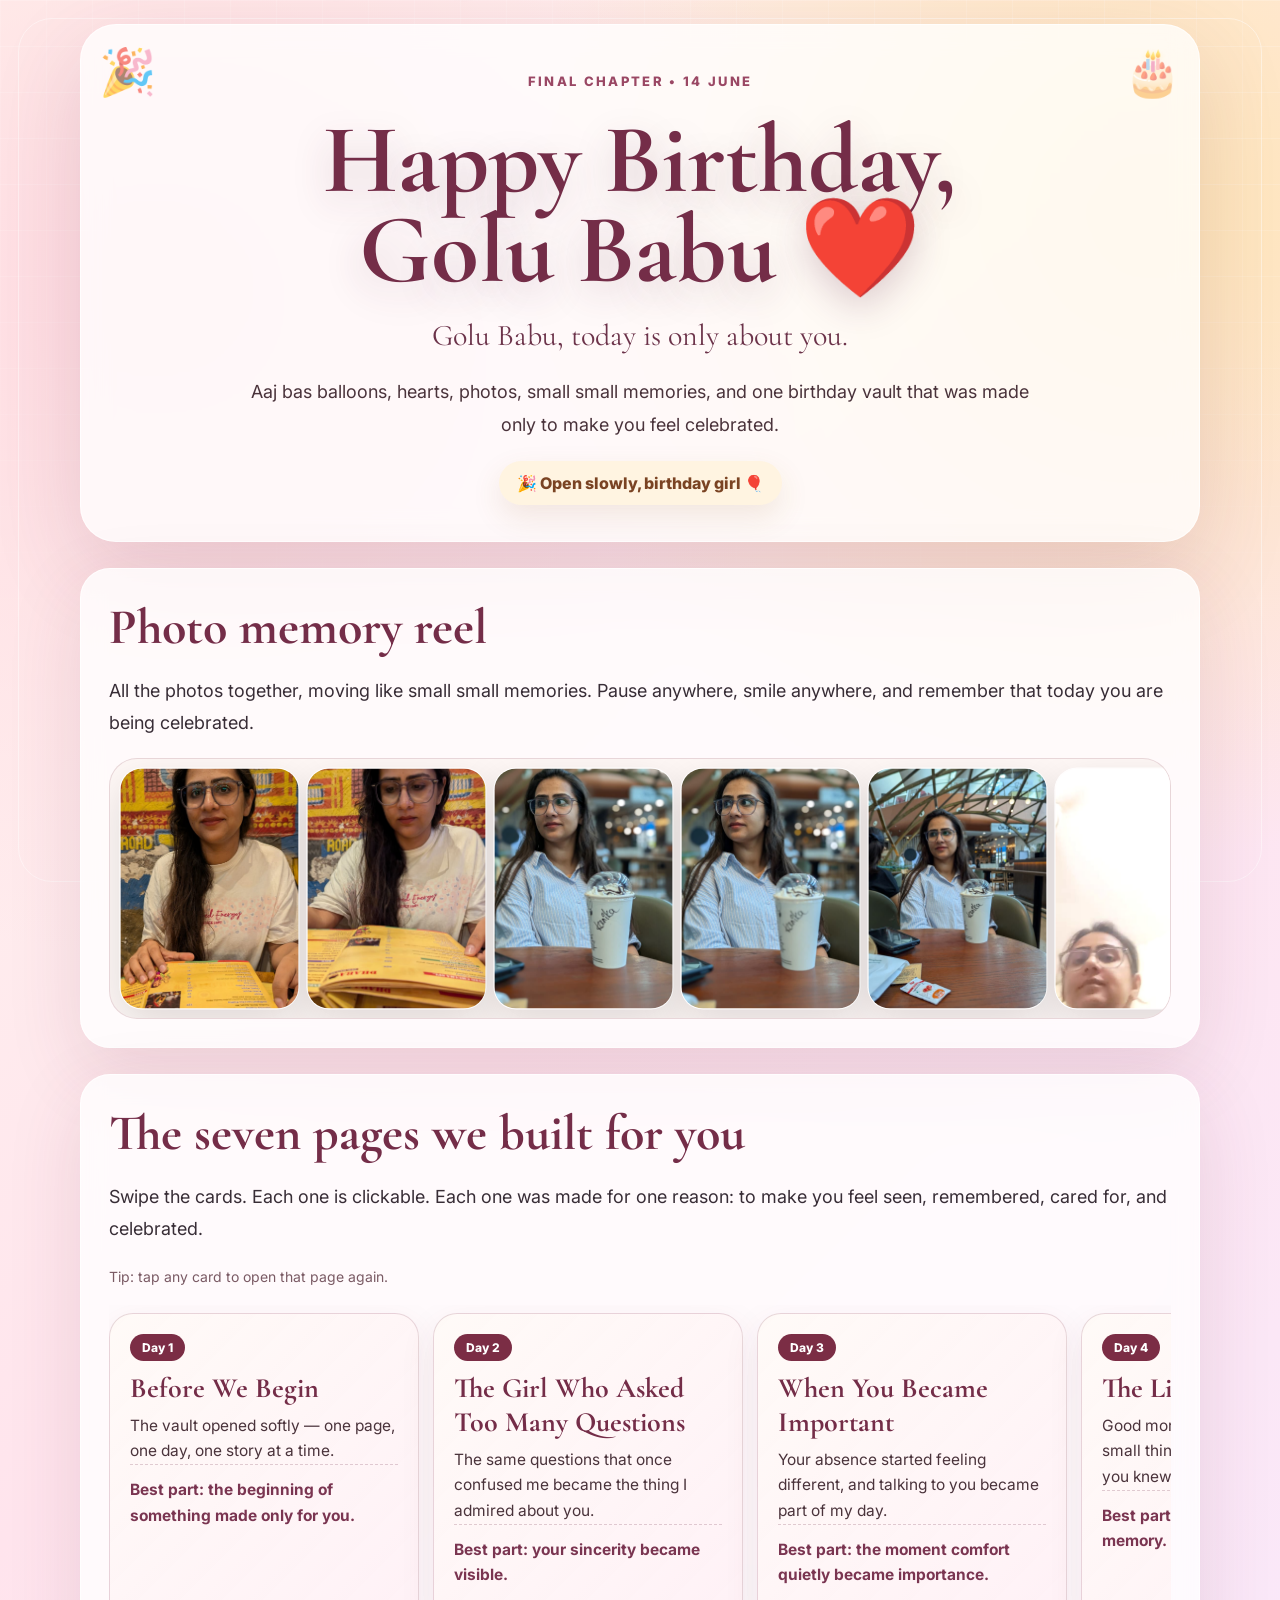
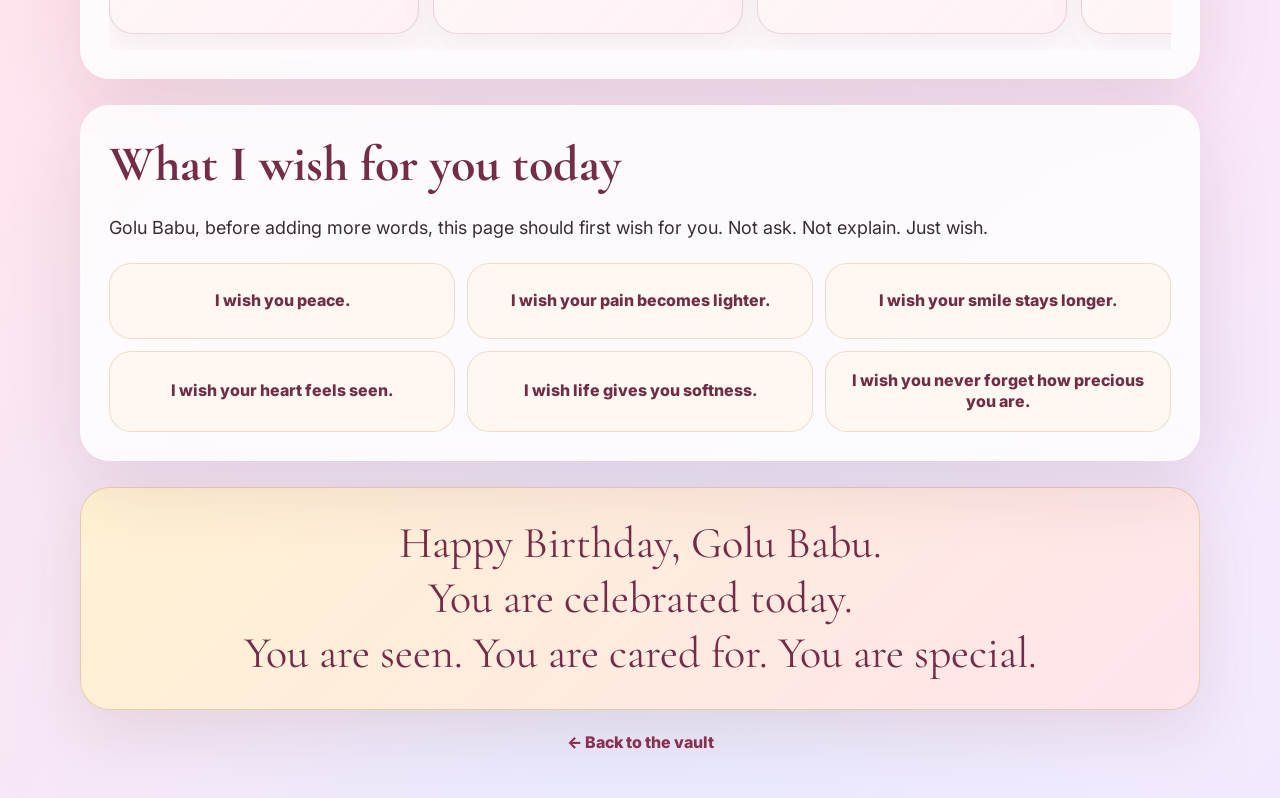
==== birthday.html @ 921a46a2 "Remove birthday puzzle wall" ====
<!DOCTYPE html>
<html lang="en">
<head>
  <meta charset="UTF-8" />
  <meta name="viewport" content="width=device-width, initial-scale=1.0" />
  <title>Happy Birthday Golu Babu</title>
  <link rel="preconnect" href="https://fonts.googleapis.com">
  <link rel="preconnect" href="https://fonts.gstatic.com" crossorigin>
  <link href="https://fonts.googleapis.com/css2?family=Cormorant+Garamond:wght@500;600;700&family=Inter:wght@400;500;600;700;800&display=swap" rel="stylesheet">
  <link rel="stylesheet" href="style.css">
  <style>
    :root{--deep:#742d48;--ink:#382d36;--soft:#fff7f4;--gold:#b87930;--line:rgba(126,60,84,.18)}
    *{box-sizing:border-box}
    html{scroll-behavior:smooth}
    body{min-height:100vh;margin:0;overflow-x:hidden;background:radial-gradient(circle at 12% 12%,rgba(255,217,225,.95),transparent 28%),radial-gradient(circle at 90% 9%,rgba(255,231,178,.9),transparent 26%),radial-gradient(circle at 50% 96%,rgba(224,232,255,.72),transparent 34%),linear-gradient(135deg,#fff7ee 0%,#ffe4ed 42%,#f7eaff 100%);color:var(--ink)}
    .float-layer{position:fixed;inset:0;z-index:0;pointer-events:none;overflow:hidden}.drop{position:absolute;top:-80px;animation:drop linear infinite;filter:drop-shadow(0 12px 14px rgba(96,42,64,.16));opacity:.78}.balloon{font-size:36px}.heart-drop{font-size:46px}.confetti{font-size:22px}.d1{left:3%;animation-duration:11s;animation-delay:0s}.d2{left:10%;animation-duration:14s;animation-delay:2s}.d3{left:17%;animation-duration:12s;animation-delay:4s}.d4{left:24%;animation-duration:16s;animation-delay:1s}.d5{left:31%;animation-duration:13s;animation-delay:5s}.d6{left:39%;animation-duration:17s;animation-delay:3s}.d7{left:47%;animation-duration:12s;animation-delay:6s}.d8{left:55%;animation-duration:15s;animation-delay:2s}.d9{left:63%;animation-duration:13s;animation-delay:4s}.d10{left:71%;animation-duration:16s;animation-delay:0s}.d11{left:79%;animation-duration:12s;animation-delay:5s}.d12{left:87%;animation-duration:14s;animation-delay:2s}.d13{left:94%;animation-duration:11s;animation-delay:6s}.d14{left:6%;animation-duration:18s;animation-delay:7s}.d15{left:34%;animation-duration:19s;animation-delay:8s}.d16{left:67%;animation-duration:18s;animation-delay:7s}.d17{left:91%;animation-duration:20s;animation-delay:8s}@keyframes drop{0%{transform:translateY(-90px) rotate(0deg);opacity:0}8%{opacity:.85}100%{transform:translateY(116vh) rotate(42deg);opacity:.06}}
    .birthday-shell{position:relative;z-index:1;width:min(1120px,calc(100% - 28px));margin:24px auto 46px}.hero{padding:48px 24px 36px;border-radius:36px;background:rgba(255,255,255,.76);border:1px solid rgba(255,255,255,.72);box-shadow:0 30px 90px rgba(112,48,72,.16);text-align:center;backdrop-filter:blur(14px);position:relative;overflow:hidden}.hero:before{content:"🎉";position:absolute;left:18px;top:18px;font-size:46px;opacity:.62;animation:bounce 1.8s ease-in-out infinite}.hero:after{content:"🎂";position:absolute;right:18px;top:18px;font-size:46px;opacity:.62;animation:bounce 2.1s ease-in-out infinite}@keyframes bounce{50%{transform:translateY(-8px) rotate(-8deg)}}.eyebrow{letter-spacing:.18em;text-transform:uppercase;color:#9a4764;font-weight:800;font-size:13px}.hero h1{font-family:'Cormorant Garamond',serif;font-size:clamp(50px,8vw,98px);line-height:.92;margin:12px 0;color:var(--deep)}.hero .sub{font-size:clamp(18px,3.8vw,30px);font-family:'Cormorant Garamond',serif;color:#6c334a;margin:10px auto 0;max-width:780px}.hero .note{max-width:810px;margin:22px auto 0;font-size:18px;line-height:1.8;color:#4a333b}.party-line{margin-top:20px;display:inline-flex;align-items:center;gap:8px;border-radius:999px;padding:12px 18px;background:#fff4e1;color:#7a4323;font-weight:800;box-shadow:0 12px 30px rgba(151,91,30,.12)}
    .section{margin-top:26px;padding:28px;border-radius:30px;background:rgba(255,255,255,.80);border:1px solid rgba(255,255,255,.72);box-shadow:0 24px 75px rgba(112,48,72,.13);backdrop-filter:blur(12px);overflow:hidden}.section h2{font-family:'Cormorant Garamond',serif;font-size:clamp(32px,5vw,50px);color:var(--deep);margin:0 0 14px}.section p{font-size:18px;line-height:1.8;color:var(--ink)}
    .photo-marquee{margin-top:18px;overflow:hidden;border-radius:28px;padding:12px;background:rgba(255,247,244,.72);border:1px solid var(--line)}.photo-track{display:flex;gap:12px;width:max-content;animation:scrollPhotos 62s linear infinite}.photo-track:hover{animation-play-state:paused}.photo-track img{width:175px;height:235px;object-fit:cover;object-position:center;transform:scale(1.03);border-radius:22px;background:#fffaf9;border:1px solid rgba(255,255,255,.8);box-shadow:0 14px 42px rgba(0,0,0,.13)}@keyframes scrollPhotos{to{transform:translateX(-50%)}}
    .recap-scroll{display:flex;gap:14px;overflow-x:auto;padding:8px 2px 16px;scroll-snap-type:x mandatory;margin-top:16px}.recap-scroll::-webkit-scrollbar{height:8px}.recap-scroll::-webkit-scrollbar-thumb{background:rgba(116,45,72,.28);border-radius:999px}.recap-card{flex:0 0 310px;scroll-snap-align:start;display:block;text-decoration:none;color:inherit;padding:20px;border-radius:24px;background:linear-gradient(135deg,rgba(255,250,247,.98),rgba(255,240,246,.92));border:1px solid var(--line);box-shadow:0 12px 36px rgba(111,45,70,.08);transition:transform .18s ease,box-shadow .18s ease}.recap-card:hover{transform:translateY(-3px);box-shadow:0 18px 46px rgba(111,45,70,.14)}.recap-card span{display:inline-flex;background:#7b2d45;color:#fff;border-radius:999px;padding:6px 12px;font-size:12px;font-weight:800;margin-bottom:10px}.recap-card h3{font-family:'Cormorant Garamond',serif;font-size:28px;color:#742d48;margin:0 0 8px}.recap-card p{font-size:15.5px;line-height:1.65;margin:0;color:#4a333b}.best{margin-top:12px;padding-top:12px;border-top:1px dashed rgba(116,45,72,.22);font-weight:700;color:#7a3551!important}.tap-note{font-size:14px!important;color:#7a5a64!important;margin-top:8px!important}.wish-grid{display:grid;grid-template-columns:repeat(3,minmax(0,1fr));gap:12px;margin-top:18px}.wish{padding:18px;border-radius:22px;background:#fff8f2;border:1px solid rgba(184,121,48,.22);font-weight:800;color:#6f2d46;text-align:center;min-height:76px;display:flex;align-items:center;justify-content:center;line-height:1.35}.final{margin-top:26px;padding:28px;border-radius:30px;text-align:center;background:linear-gradient(135deg,#fff2d2,#ffe4ec);border:1px solid rgba(184,121,48,.28);box-shadow:0 20px 60px rgba(132,67,35,.12)}.final p{font-family:'Cormorant Garamond',serif;font-size:clamp(28px,5vw,44px);line-height:1.25;color:#742d48;margin:0}.back{display:inline-block;margin-top:22px;color:#8b2f4f;text-decoration:none;font-weight:800}.link-row{text-align:center}
    @media(max-width:760px){.birthday-shell{width:min(100% - 18px,1120px);margin:12px auto 34px}.hero{padding:36px 14px 30px;border-radius:28px}.hero:before,.hero:after{font-size:30px}.hero .note,.section p{font-size:16px}.section{padding:20px;border-radius:26px}.photo-track img{width:132px;height:178px;border-radius:18px}.recap-card{flex-basis:84%;padding:18px}.wish-grid{grid-template-columns:1fr 1fr}.balloon{font-size:30px}.heart-drop{font-size:44px}.confetti{font-size:18px}.party-line{font-size:14px;padding:10px 13px}}
    @media(max-width:420px){.wish-grid{grid-template-columns:1fr}.hero h1{font-size:50px}.heart-drop{font-size:40px}.balloon{font-size:28px}.recap-card{flex-basis:88%}}
  </style>
</head>
<body>
  <div class="float-layer" aria-hidden="true">
    <span class="drop balloon d1">🎈</span><span class="drop heart-drop d2">❤️</span><span class="drop confetti d3">🎉</span><span class="drop heart-drop d4">💗</span><span class="drop balloon d5">🎈</span><span class="drop confetti d6">🎊</span><span class="drop heart-drop d7">❤️</span><span class="drop balloon d8">🎈</span><span class="drop confetti d9">✨</span><span class="drop heart-drop d10">💛</span><span class="drop balloon d11">🎈</span><span class="drop confetti d12">🎂</span><span class="drop heart-drop d13">🫶</span><span class="drop heart-drop d14">❤️</span><span class="drop heart-drop d15">💗</span><span class="drop balloon d16">🎈</span><span class="drop confetti d17">🎁</span>
  </div>
  <main class="birthday-shell">
    <section class="hero">
      <p class="eyebrow">Final Chapter • 14 June</p>
      <h1>Happy Birthday,<br>Golu Babu ❤️</h1>
      <p class="sub">Golu Babu, today is only about you.</p>
      <p class="note">Aaj bas balloons, hearts, photos, small small memories, and one birthday vault that was made only to make you feel celebrated.</p>
      <div class="party-line">🎉 Open slowly, birthday girl 🎈</div>
    </section>

    <section class="section">
      <h2>Photo memory reel</h2>
      <p>All the photos together, moving like small small memories. Pause anywhere, smile anywhere, and remember that today you are being celebrated.</p>
      <div class="photo-marquee"><div class="photo-track">
        <img src="photos/day%201%20(1).jpeg" onerror="this.remove()" alt="memory"><img src="photos/day%201%20(2).jpeg" onerror="this.remove()" alt="memory"><img src="photos/day%201%20(3).jpeg" onerror="this.remove()" alt="memory"><img src="photos/day%201%20(4).jpeg" onerror="this.remove()" alt="memory"><img src="photos/day%201%20(5).jpeg" onerror="this.remove()" alt="memory"><img src="photos/day%201%20(6).jpeg" onerror="this.remove()" alt="memory"><img src="photos/day%201%20(7).jpeg" onerror="this.remove()" alt="memory"><img src="photos/day%201%20(8).jpeg" onerror="this.remove()" alt="memory"><img src="photos/day%201%20(9).jpeg" onerror="this.remove()" alt="memory"><img src="photos/day%201%20(10).jpeg" onerror="this.remove()" alt="memory"><img src="photos/day%201%20(11).jpeg" onerror="this.remove()" alt="memory"><img src="photos/day%201%20(12).jpeg" onerror="this.remove()" alt="memory"><img src="photos/day%201%20(13).jpeg" onerror="this.remove()" alt="memory"><img src="photos/day%201%20(14).jpeg" onerror="this.remove()" alt="memory"><img src="photos/day%201%20(15).jpeg" onerror="this.remove()" alt="memory"><img src="photos/day%201%20(16).jpeg" onerror="this.remove()" alt="memory"><img src="photos/day%201%20(17).jpeg" onerror="this.remove()" alt="memory"><img src="photos/day%201%20(18).jpeg" onerror="this.remove()" alt="memory"><img src="photos/day%201%20(19).jpeg" onerror="this.remove()" alt="memory"><img src="photos/day%201%20(20).jpeg" onerror="this.remove()" alt="memory"><img src="photos/day%201%20(21).jpeg" onerror="this.remove()" alt="memory"><img src="photos/day%201%20(22).jpeg" onerror="this.remove()" alt="memory"><img src="photos/day%201%20(23).jpeg" onerror="this.remove()" alt="memory"><img src="photos/day%201%20(24).jpeg" onerror="this.remove()" alt="memory">
        <img src="photos/day%201%20(1).jpeg" onerror="this.remove()" alt="memory"><img src="photos/day%201%20(2).jpeg" onerror="this.remove()" alt="memory"><img src="photos/day%201%20(3).jpeg" onerror="this.remove()" alt="memory"><img src="photos/day%201%20(4).jpeg" onerror="this.remove()" alt="memory"><img src="photos/day%201%20(5).jpeg" onerror="this.remove()" alt="memory"><img src="photos/day%201%20(6).jpeg" onerror="this.remove()" alt="memory"><img src="photos/day%201%20(7).jpeg" onerror="this.remove()" alt="memory"><img src="photos/day%201%20(8).jpeg" onerror="this.remove()" alt="memory"><img src="photos/day%201%20(9).jpeg" onerror="this.remove()" alt="memory"><img src="photos/day%201%20(10).jpeg" onerror="this.remove()" alt="memory"><img src="photos/day%201%20(11).jpeg" onerror="this.remove()" alt="memory"><img src="photos/day%201%20(12).jpeg" onerror="this.remove()" alt="memory"><img src="photos/day%201%20(13).jpeg" onerror="this.remove()" alt="memory"><img src="photos/day%201%20(14).jpeg" onerror="this.remove()" alt="memory"><img src="photos/day%201%20(15).jpeg" onerror="this.remove()" alt="memory"><img src="photos/day%201%20(16).jpeg" onerror="this.remove()" alt="memory"><img src="photos/day%201%20(17).jpeg" onerror="this.remove()" alt="memory"><img src="photos/day%201%20(18).jpeg" onerror="this.remove()" alt="memory"><img src="photos/day%201%20(19).jpeg" onerror="this.remove()" alt="memory"><img src="photos/day%201%20(20).jpeg" onerror="this.remove()" alt="memory"><img src="photos/day%201%20(21).jpeg" onerror="this.remove()" alt="memory"><img src="photos/day%201%20(22).jpeg" onerror="this.remove()" alt="memory"><img src="photos/day%201%20(23).jpeg" onerror="this.remove()" alt="memory"><img src="photos/day%201%20(24).jpeg" onerror="this.remove()" alt="memory">
      </div></div>
    </section>

    <section class="section">
      <h2>The seven pages we built for you</h2>
      <p>Swipe the cards. Each one is clickable. Each one was made for one reason: to make you feel seen, remembered, cared for, and celebrated.</p>
      <p class="tap-note">Tip: tap any card to open that page again.</p>
      <div class="recap-scroll">
        <a class="recap-card" href="day1.html"><span>Day 1</span><h3>Before We Begin</h3><p>The vault opened softly — one page, one day, one story at a time.</p><p class="best">Best part: the beginning of something made only for you.</p></a>
        <a class="recap-card" href="day2.html"><span>Day 2</span><h3>The Girl Who Asked Too Many Questions</h3><p>The same questions that once confused me became the thing I admired about you.</p><p class="best">Best part: your sincerity became visible.</p></a>
        <a class="recap-card" href="day3.html"><span>Day 3</span><h3>When You Became Important</h3><p>Your absence started feeling different, and talking to you became part of my day.</p><p class="best">Best part: the moment comfort quietly became importance.</p></a>
        <a class="recap-card" href="day4.html"><span>Day 4</span><h3>The Little Things</h3><p>Good mornings, calls, care, and the small things that stayed longer than you knew.</p><p class="best">Best part: small care became big memory.</p></a>
        <a class="recap-card" href="day5.html"><span>Day 5</span><h3>The Dhakkan Files</h3><p>You read it again and again, called me Dhakkan, and somehow made the page even more ours.</p><p class="best">Best part: pain, fun, and care sat on the same page.</p></a>
        <a class="recap-card" href="day6.html"><span>Day 6</span><h3>The Place Where You Don't Have To Hide</h3><p>You felt heard, seen, and cared for — exactly what that page was made for.</p><p class="best">Best part: you said you felt appreciated and seen.</p></a>
        <a class="recap-card" href="day7.html"><span>Day 7</span><h3>The Things We Fight About</h3><p>Pain, expectation, silence, care, and thoda sa hum came together honestly.</p><p class="best">Best part: you understood my emotions, and I understood your silence better.</p></a>
      </div>
    </section>

    <section class="section">
      <h2>What I wish for you today</h2>
      <p>Golu Babu, before adding more words, this page should first wish for you. Not ask. Not explain. Just wish.</p>
      <div class="wish-grid">
        <div class="wish">I wish you peace.</div><div class="wish">I wish your pain becomes lighter.</div><div class="wish">I wish your smile stays longer.</div><div class="wish">I wish your heart feels seen.</div><div class="wish">I wish life gives you softness.</div><div class="wish">I wish you never forget how precious you are.</div>
      </div>
    </section>

    <section class="final">
      <p>Happy Birthday, Golu Babu.</p>
      <p>You are celebrated today.</p>
      <p>You are seen. You are cared for. You are special.</p>
    </section>
    <div class="link-row"><a class="back" href="index.html">← Back to the vault</a></div>
  </main>
  <script src="script.js"></script>
</body>
</html>
---- style.css ----
:root {
  --rose: #d88aa7;
  --deep-rose: #5a2340;
  --cream: #fff9f4;
  --blush: #f7c7d9;
  --gold: #c99a4f;
  --ink: #2f2230;
  --wine: #321827;
  --mauve: #8b4c68;
  --glass: rgba(255, 255, 255, 0.68);
  --shadow: 0 28px 80px rgba(72, 25, 49, 0.22);
}

* {
  box-sizing: border-box;
}

body {
  min-height: 100vh;
  margin: 0;
  color: var(--ink);
  font-family: "Inter", system-ui, sans-serif;
  background:
    radial-gradient(circle at 14% 10%, rgba(255, 226, 190, 0.9), transparent 26rem),
    radial-gradient(circle at 86% 8%, rgba(255, 184, 214, 0.62), transparent 24rem),
    radial-gradient(circle at 50% 92%, rgba(139, 76, 104, 0.36), transparent 30rem),
    linear-gradient(135deg, #fffaf5 0%, #f7d7e5 42%, #c98aa6 100%);
  overflow-x: hidden;
}

body::before {
  position: fixed;
  inset: 0;
  content: "";
  pointer-events: none;
  background-image:
    linear-gradient(rgba(255, 255, 255, 0.26) 1px, transparent 1px),
    linear-gradient(90deg, rgba(255, 255, 255, 0.2) 1px, transparent 1px);
  background-size: 46px 46px;
  mask-image: linear-gradient(to bottom, rgba(0, 0, 0, 0.78), transparent 82%);
}

body::after {
  position: fixed;
  inset: 18px;
  content: "";
  pointer-events: none;
  border: 1px solid rgba(255, 255, 255, 0.45);
  border-radius: 34px;
  z-index: 0;
}

.page-shell {
  position: relative;
  z-index: 1;
  width: min(1120px, calc(100% - 32px));
  margin: 0 auto;
  padding: 56px 0 72px;
}

.hero {
  min-height: 52vh;
  display: grid;
  align-content: center;
  justify-items: center;
  text-align: center;
  padding: 36px 0 44px;
}

.eyebrow {
  margin: 0 0 14px;
  color: var(--mauve);
  font-size: 0.78rem;
  font-weight: 800;
  letter-spacing: 0.2em;
  text-transform: uppercase;
}

h1 {
  margin: 0;
  font-family: "Cormorant Garamond", Georgia, serif;
  font-size: clamp(4.2rem, 11vw, 9.5rem);
  line-height: 0.9;
  color: var(--deep-rose);
  text-shadow: 0 12px 38px rgba(90, 35, 64, 0.22);
}

.message {
  max-width: 680px;
  margin: 26px auto 34px;
  font-family: "Cormorant Garamond", Georgia, serif;
  font-size: clamp(1.55rem, 4vw, 2.55rem);
  font-weight: 600;
  line-height: 1.18;
}

.countdown {
  display: grid;
  grid-template-columns: repeat(4, minmax(84px, 1fr));
  gap: 12px;
  width: min(620px, 100%);
}

.time-card {
  min-height: 112px;
  display: grid;
  place-items: center;
  padding: 18px 12px;
  border: 1px solid rgba(90, 35, 64, 0.16);
  border-radius: 22px;
  background: var(--glass);
  box-shadow: var(--shadow);
  backdrop-filter: blur(18px);
}

.time-card span {
  display: block;
  font-family: "Cormorant Garamond", Georgia, serif;
  font-size: clamp(2.4rem, 8vw, 4rem);
  font-weight: 700;
  line-height: 0.9;
  color: var(--deep-rose);
}

.time-card small {
  color: rgba(47, 34, 48, 0.72);
  font-size: 0.75rem;
  font-weight: 800;
  text-transform: uppercase;
}

.cards-section {
  padding-top: 18px;
}

.cards-grid {
  display: grid;
  grid-template-columns: repeat(4, minmax(0, 1fr));
  gap: 16px;
}

.love-card {
  position: relative;
  min-height: 210px;
  padding: 22px;
  border: 1px solid rgba(90, 35, 64, 0.15);
  border-radius: 26px;
  background: linear-gradient(145deg, rgba(255, 255, 255, 0.78), rgba(255, 247, 250, 0.54));
  box-shadow: 0 20px 58px rgba(72, 25, 49, 0.15);
  overflow: hidden;
  transition: transform 220ms ease, border-color 220ms ease, background 220ms ease;
}

.love-card::before {
  position: absolute;
  inset: 0;
  content: "";
  background:
    radial-gradient(circle at 18% 14%, rgba(255,255,255,.7), transparent 9rem),
    linear-gradient(145deg, rgba(255, 255, 255, 0.34), transparent 48%);
  pointer-events: none;
}

.love-card:hover {
  transform: translateY(-5px);
  border-color: rgba(90, 35, 64, 0.34);
}

.love-card h2 {
  position: relative;
  min-height: 66px;
  margin: 38px 0 14px;
  font-family: "Cormorant Garamond", Georgia, serif;
  font-size: clamp(1.7rem, 3vw, 2.25rem);
  line-height: 1;
  color: var(--deep-rose);
}

.love-card p {
  position: relative;
  margin: 0;
  color: rgba(47, 34, 48, 0.74);
  line-height: 1.55;
}

.lock {
  position: absolute;
  top: 18px;
  right: 18px;
  z-index: 1;
  display: inline-grid;
  place-items: center;
  min-width: 54px;
  height: 28px;
  border-radius: 999px;
  color: #ffffff;
  background: var(--deep-rose);
  font-size: 0.72rem;
  font-weight: 800;
  text-transform: uppercase;
}

.locked {
  filter: saturate(0.78);
}

.locked h2,
.locked p {
  opacity: 0.68;
}

.unlocked {
  background: linear-gradient(145deg, rgba(255, 255, 255, 0.9), rgba(255, 241, 247, 0.74));
  border-color: rgba(201, 154, 79, 0.52);
}

.unlocked .lock {
  background: var(--gold);
}

.birthday-card {
  grid-column: span 2;
}

.hearts {
  position: fixed;
  inset: 0;
  pointer-events: none;
  overflow: hidden;
  z-index: 0;
}

.heart {
  position: absolute;
  bottom: -40px;
  width: 18px;
  height: 18px;
  opacity: 0;
  transform: rotate(45deg);
  animation: float-heart linear forwards;
  background: rgba(90, 35, 64, 0.38);
}

.heart::before,
.heart::after {
  position: absolute;
  width: 18px;
  height: 18px;
  border-radius: 50%;
  content: "";
  background: inherit;
}

.heart::before {
  left: -9px;
}

.heart::after {
  top: -9px;
}

@keyframes float-heart {
  0% {
    opacity: 0;
    transform: translateY(0) rotate(45deg) scale(0.7);
  }
  12%,
  82% {
    opacity: 1;
  }
  100% {
    opacity: 0;
    transform: translateY(-110vh) rotate(45deg) scale(1.35);
  }
}

@media (max-width: 860px) {
  .cards-grid {
    grid-template-columns: repeat(2, minmax(0, 1fr));
  }

  .birthday-card {
    grid-column: span 2;
  }
}

@media (max-width: 560px) {
  body::after { inset: 9px; border-radius: 24px; }

  .page-shell {
    width: min(100% - 22px, 1120px);
    padding: 34px 0 48px;
  }

  .hero {
    min-height: auto;
    padding: 28px 0 34px;
  }

  .countdown {
    grid-template-columns: repeat(2, minmax(0, 1fr));
  }

  .time-card {
    min-height: 96px;
  }

  .cards-grid {
    grid-template-columns: 1fr;
  }

  .birthday-card {
    grid-column: span 1;
  }

  .love-card {
    min-height: 184px;
  }
}
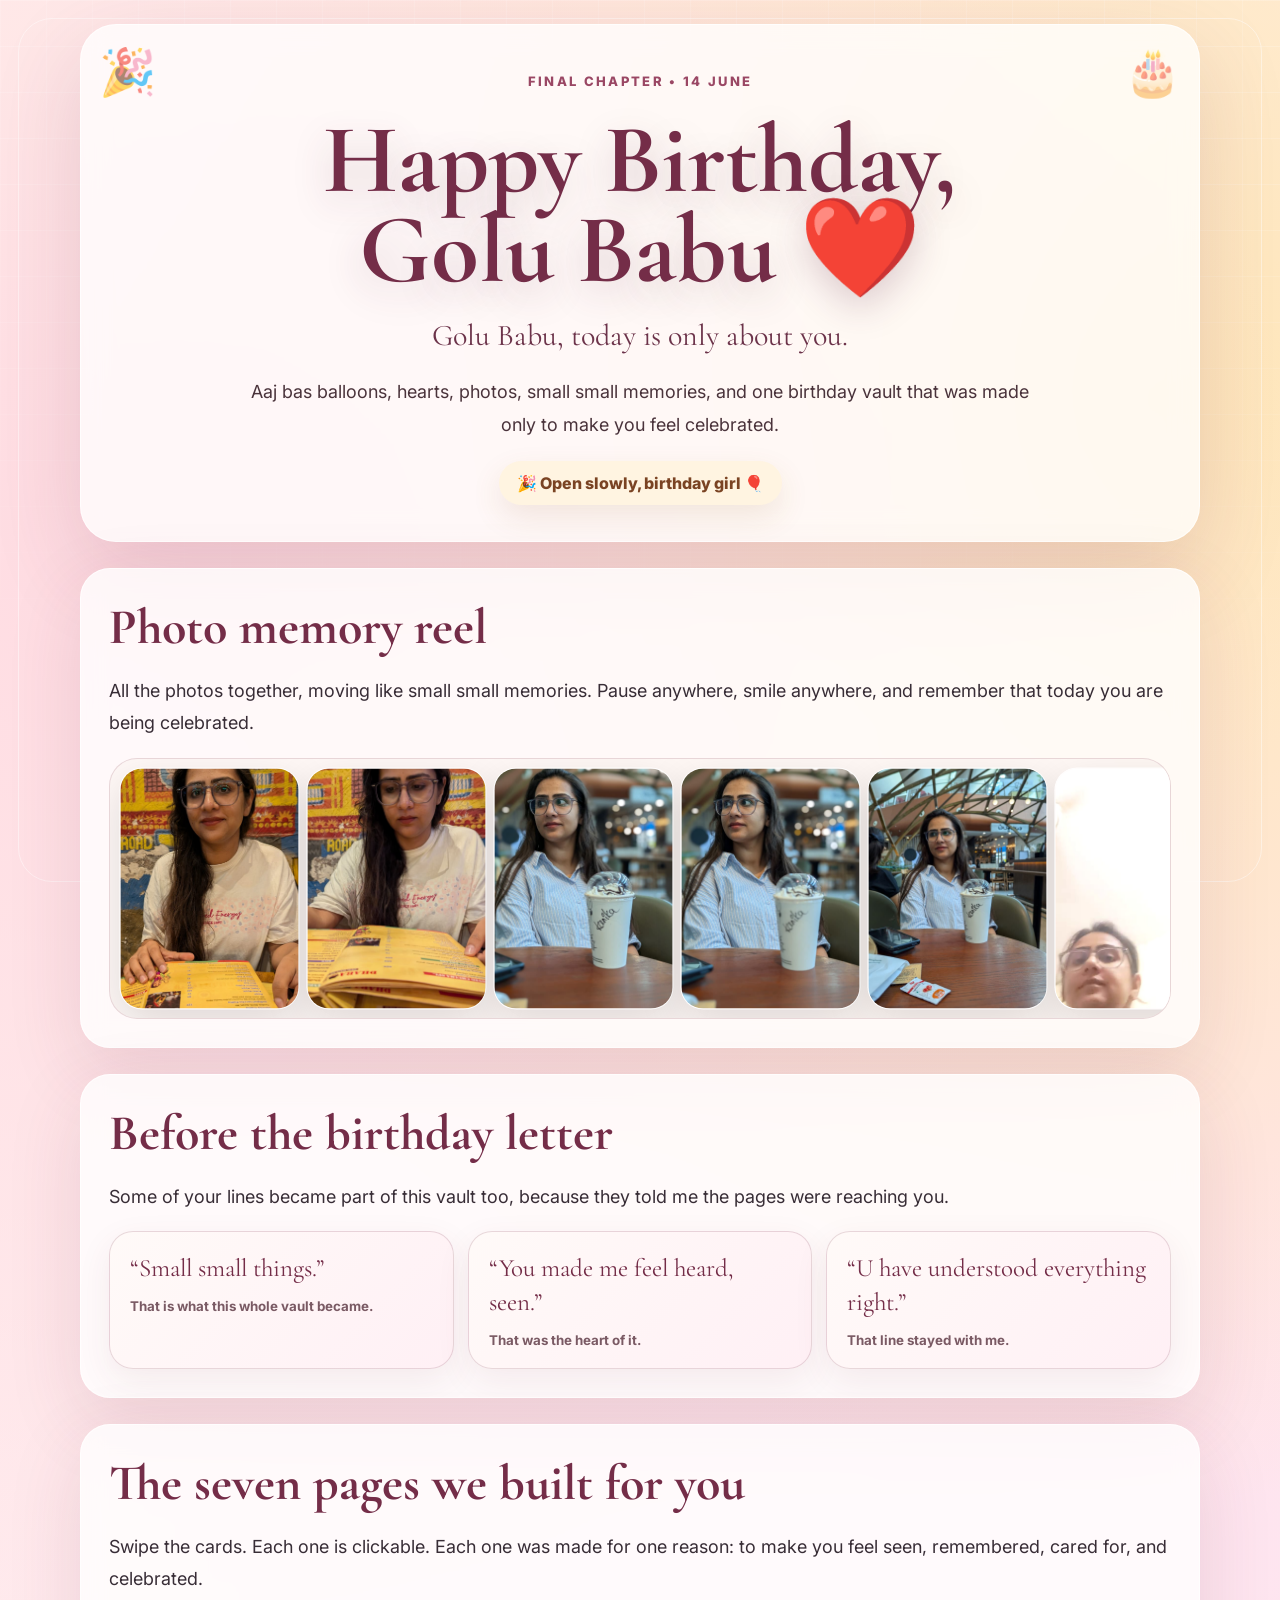
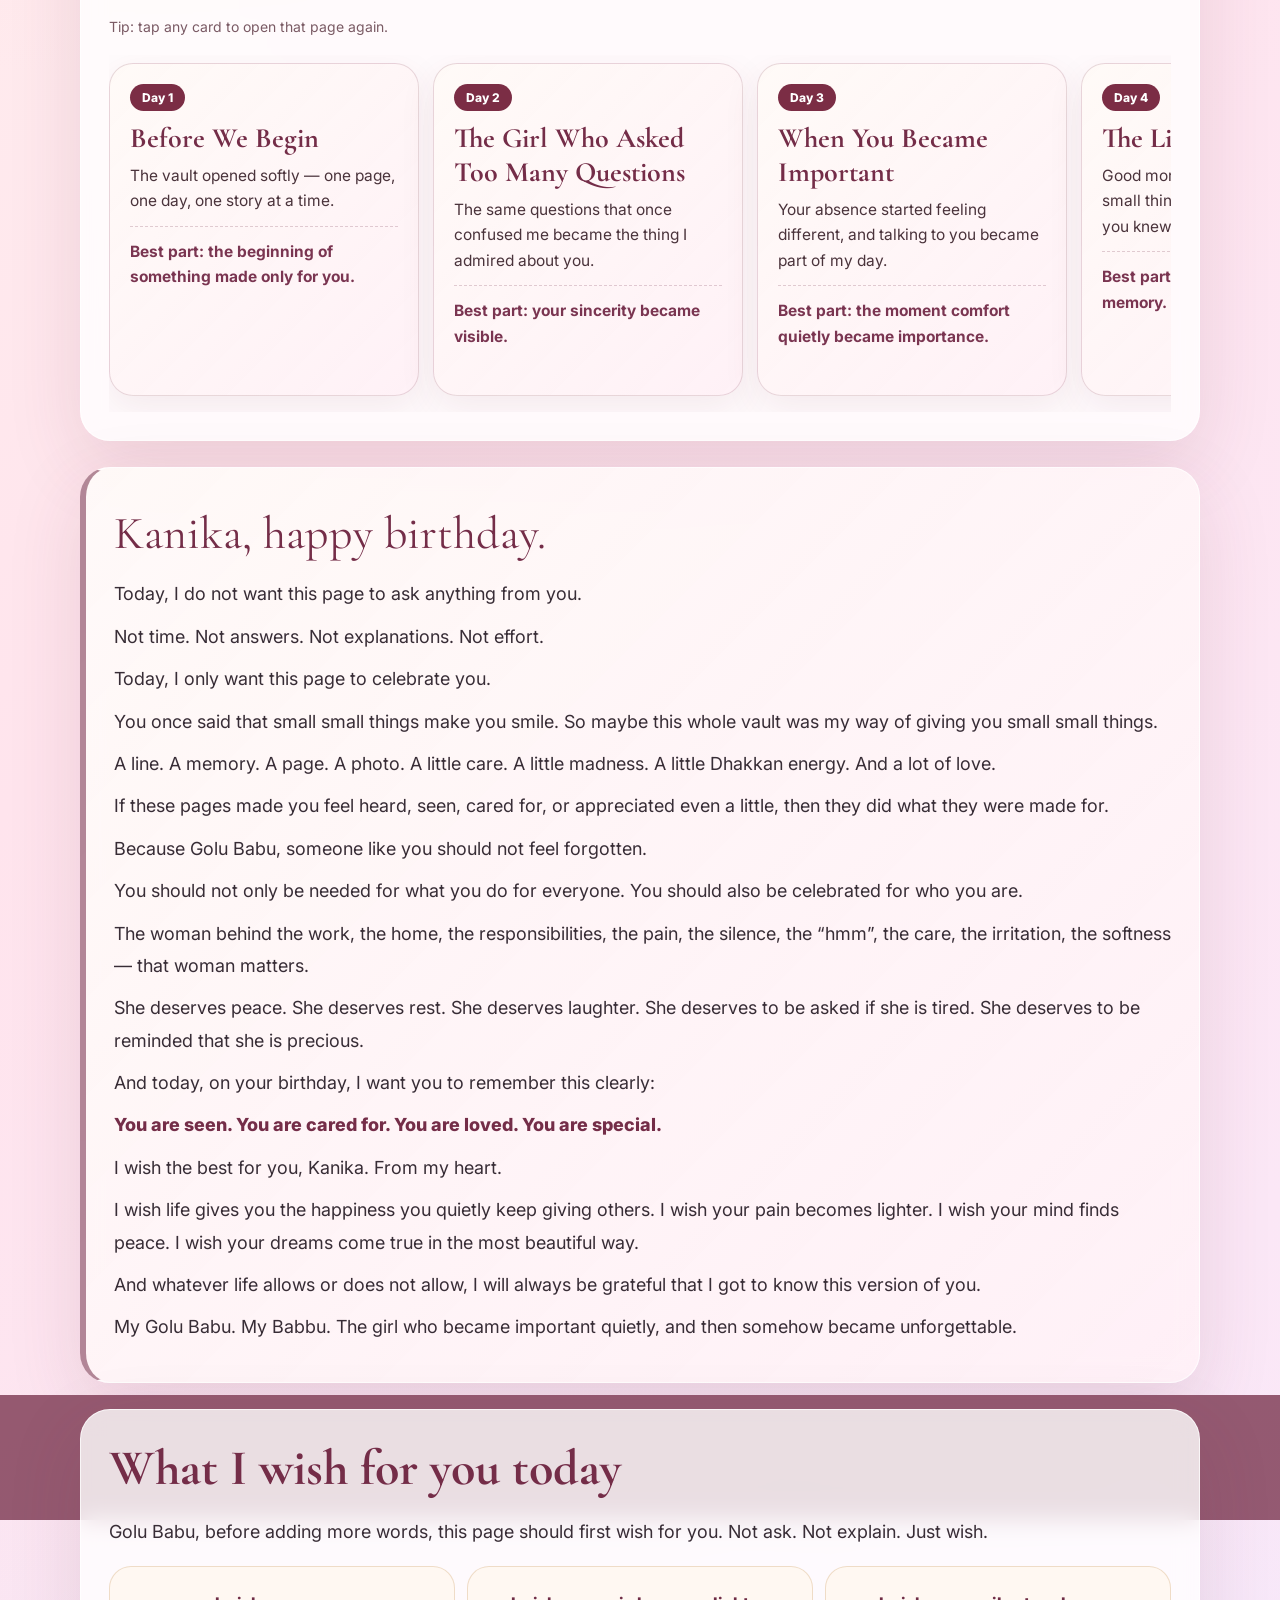
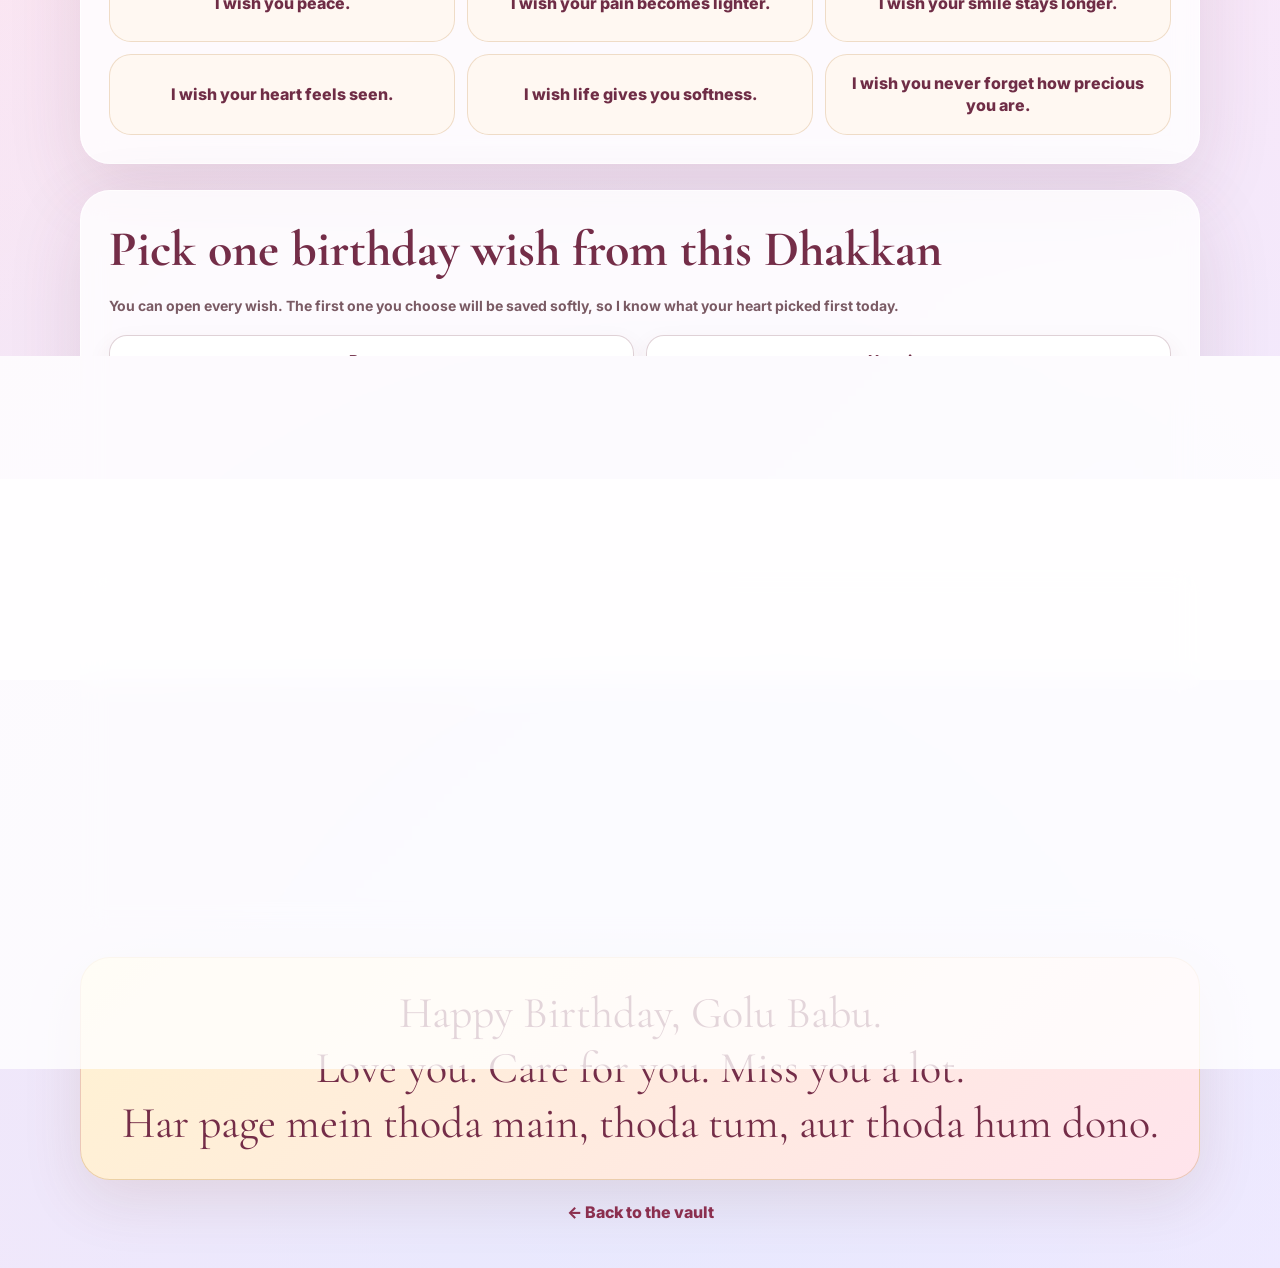
==== commit c93090a9: "Add final birthday letter and interactive wishes" ====
--- a/birthday.html
+++ b/birthday.html
@@ -13,18 +13,22 @@
     *{box-sizing:border-box}
     html{scroll-behavior:smooth}
     body{min-height:100vh;margin:0;overflow-x:hidden;background:radial-gradient(circle at 12% 12%,rgba(255,217,225,.95),transparent 28%),radial-gradient(circle at 90% 9%,rgba(255,231,178,.9),transparent 26%),radial-gradient(circle at 50% 96%,rgba(224,232,255,.72),transparent 34%),linear-gradient(135deg,#fff7ee 0%,#ffe4ed 42%,#f7eaff 100%);color:var(--ink)}
-    .float-layer{position:fixed;inset:0;z-index:0;pointer-events:none;overflow:hidden}.drop{position:absolute;top:-80px;animation:drop linear infinite;filter:drop-shadow(0 12px 14px rgba(96,42,64,.16));opacity:.78}.balloon{font-size:36px}.heart-drop{font-size:46px}.confetti{font-size:22px}.d1{left:3%;animation-duration:11s;animation-delay:0s}.d2{left:10%;animation-duration:14s;animation-delay:2s}.d3{left:17%;animation-duration:12s;animation-delay:4s}.d4{left:24%;animation-duration:16s;animation-delay:1s}.d5{left:31%;animation-duration:13s;animation-delay:5s}.d6{left:39%;animation-duration:17s;animation-delay:3s}.d7{left:47%;animation-duration:12s;animation-delay:6s}.d8{left:55%;animation-duration:15s;animation-delay:2s}.d9{left:63%;animation-duration:13s;animation-delay:4s}.d10{left:71%;animation-duration:16s;animation-delay:0s}.d11{left:79%;animation-duration:12s;animation-delay:5s}.d12{left:87%;animation-duration:14s;animation-delay:2s}.d13{left:94%;animation-duration:11s;animation-delay:6s}.d14{left:6%;animation-duration:18s;animation-delay:7s}.d15{left:34%;animation-duration:19s;animation-delay:8s}.d16{left:67%;animation-duration:18s;animation-delay:7s}.d17{left:91%;animation-duration:20s;animation-delay:8s}@keyframes drop{0%{transform:translateY(-90px) rotate(0deg);opacity:0}8%{opacity:.85}100%{transform:translateY(116vh) rotate(42deg);opacity:.06}}
+    .float-layer{position:fixed;inset:0;z-index:0;pointer-events:none;overflow:hidden}.drop{position:absolute;top:-80px;animation:drop linear infinite;filter:drop-shadow(0 12px 14px rgba(96,42,64,.16));opacity:.78}.balloon{font-size:36px}.heart-drop{font-size:46px}.confetti{font-size:22px}.d1{left:3%;animation-duration:11s;animation-delay:0s}.d2{left:10%;animation-duration:14s;animation-delay:2s}.d3{left:17%;animation-duration:12s;animation-delay:4s}.d4{left:24%;animation-duration:16s;animation-delay:1s}.d5{left:31%;animation-duration:13s;animation-delay:5s}.d6{left:39%;animation-duration:17s;animation-delay:3s}.d7{left:47%;animation-duration:12s;animation-delay:6s}.d8{left:55%;animation-duration:15s;animation-delay:2s}.d9{left:63%;animation-duration:13s;animation-delay:4s}.d10{left:71%;animation-duration:16s;animation-delay:0s}.d11{left:79%;animation-duration:12s;animation-delay:5s}.d12{left:87%;animation-duration:14s;animation-delay:2s}.d13{left:94%;animation-duration:11s;animation-delay:6s}.d14{left:6%;animation-duration:18s;animation-delay:7s}.d15{left:34%;animation-duration:19s;animation-delay:8s}.d16{left:67%;animation-duration:18s;animation-delay:7s}.d17{left:91%;animation-duration:20s;animation-delay:8s}.d18{left:15%;animation-duration:20s;animation-delay:9s}.d19{left:51%;animation-duration:18s;animation-delay:10s}.d20{left:76%;animation-duration:21s;animation-delay:9s}@keyframes drop{0%{transform:translateY(-90px) rotate(0deg);opacity:0}8%{opacity:.88}100%{transform:translateY(116vh) rotate(42deg);opacity:.06}}
     .birthday-shell{position:relative;z-index:1;width:min(1120px,calc(100% - 28px));margin:24px auto 46px}.hero{padding:48px 24px 36px;border-radius:36px;background:rgba(255,255,255,.76);border:1px solid rgba(255,255,255,.72);box-shadow:0 30px 90px rgba(112,48,72,.16);text-align:center;backdrop-filter:blur(14px);position:relative;overflow:hidden}.hero:before{content:"🎉";position:absolute;left:18px;top:18px;font-size:46px;opacity:.62;animation:bounce 1.8s ease-in-out infinite}.hero:after{content:"🎂";position:absolute;right:18px;top:18px;font-size:46px;opacity:.62;animation:bounce 2.1s ease-in-out infinite}@keyframes bounce{50%{transform:translateY(-8px) rotate(-8deg)}}.eyebrow{letter-spacing:.18em;text-transform:uppercase;color:#9a4764;font-weight:800;font-size:13px}.hero h1{font-family:'Cormorant Garamond',serif;font-size:clamp(50px,8vw,98px);line-height:.92;margin:12px 0;color:var(--deep)}.hero .sub{font-size:clamp(18px,3.8vw,30px);font-family:'Cormorant Garamond',serif;color:#6c334a;margin:10px auto 0;max-width:780px}.hero .note{max-width:810px;margin:22px auto 0;font-size:18px;line-height:1.8;color:#4a333b}.party-line{margin-top:20px;display:inline-flex;align-items:center;gap:8px;border-radius:999px;padding:12px 18px;background:#fff4e1;color:#7a4323;font-weight:800;box-shadow:0 12px 30px rgba(151,91,30,.12)}
-    .section{margin-top:26px;padding:28px;border-radius:30px;background:rgba(255,255,255,.80);border:1px solid rgba(255,255,255,.72);box-shadow:0 24px 75px rgba(112,48,72,.13);backdrop-filter:blur(12px);overflow:hidden}.section h2{font-family:'Cormorant Garamond',serif;font-size:clamp(32px,5vw,50px);color:var(--deep);margin:0 0 14px}.section p{font-size:18px;line-height:1.8;color:var(--ink)}
+    .section{margin-top:26px;padding:28px;border-radius:30px;background:rgba(255,255,255,.80);border:1px solid rgba(255,255,255,.72);box-shadow:0 24px 75px rgba(112,48,72,.13);backdrop-filter:blur(12px);overflow:hidden}.section h2{font-family:'Cormorant Garamond',serif;font-size:clamp(32px,5vw,50px);color:var(--deep);margin:0 0 14px}.section h3{font-family:'Cormorant Garamond',serif;font-size:30px;color:var(--deep);margin:18px 0 8px}.section p{font-size:18px;line-height:1.8;color:var(--ink)}
     .photo-marquee{margin-top:18px;overflow:hidden;border-radius:28px;padding:12px;background:rgba(255,247,244,.72);border:1px solid var(--line)}.photo-track{display:flex;gap:12px;width:max-content;animation:scrollPhotos 62s linear infinite}.photo-track:hover{animation-play-state:paused}.photo-track img{width:175px;height:235px;object-fit:cover;object-position:center;transform:scale(1.03);border-radius:22px;background:#fffaf9;border:1px solid rgba(255,255,255,.8);box-shadow:0 14px 42px rgba(0,0,0,.13)}@keyframes scrollPhotos{to{transform:translateX(-50%)}}
-    .recap-scroll{display:flex;gap:14px;overflow-x:auto;padding:8px 2px 16px;scroll-snap-type:x mandatory;margin-top:16px}.recap-scroll::-webkit-scrollbar{height:8px}.recap-scroll::-webkit-scrollbar-thumb{background:rgba(116,45,72,.28);border-radius:999px}.recap-card{flex:0 0 310px;scroll-snap-align:start;display:block;text-decoration:none;color:inherit;padding:20px;border-radius:24px;background:linear-gradient(135deg,rgba(255,250,247,.98),rgba(255,240,246,.92));border:1px solid var(--line);box-shadow:0 12px 36px rgba(111,45,70,.08);transition:transform .18s ease,box-shadow .18s ease}.recap-card:hover{transform:translateY(-3px);box-shadow:0 18px 46px rgba(111,45,70,.14)}.recap-card span{display:inline-flex;background:#7b2d45;color:#fff;border-radius:999px;padding:6px 12px;font-size:12px;font-weight:800;margin-bottom:10px}.recap-card h3{font-family:'Cormorant Garamond',serif;font-size:28px;color:#742d48;margin:0 0 8px}.recap-card p{font-size:15.5px;line-height:1.65;margin:0;color:#4a333b}.best{margin-top:12px;padding-top:12px;border-top:1px dashed rgba(116,45,72,.22);font-weight:700;color:#7a3551!important}.tap-note{font-size:14px!important;color:#7a5a64!important;margin-top:8px!important}.wish-grid{display:grid;grid-template-columns:repeat(3,minmax(0,1fr));gap:12px;margin-top:18px}.wish{padding:18px;border-radius:22px;background:#fff8f2;border:1px solid rgba(184,121,48,.22);font-weight:800;color:#6f2d46;text-align:center;min-height:76px;display:flex;align-items:center;justify-content:center;line-height:1.35}.final{margin-top:26px;padding:28px;border-radius:30px;text-align:center;background:linear-gradient(135deg,#fff2d2,#ffe4ec);border:1px solid rgba(184,121,48,.28);box-shadow:0 20px 60px rgba(132,67,35,.12)}.final p{font-family:'Cormorant Garamond',serif;font-size:clamp(28px,5vw,44px);line-height:1.25;color:#742d48;margin:0}.back{display:inline-block;margin-top:22px;color:#8b2f4f;text-decoration:none;font-weight:800}.link-row{text-align:center}
-    @media(max-width:760px){.birthday-shell{width:min(100% - 18px,1120px);margin:12px auto 34px}.hero{padding:36px 14px 30px;border-radius:28px}.hero:before,.hero:after{font-size:30px}.hero .note,.section p{font-size:16px}.section{padding:20px;border-radius:26px}.photo-track img{width:132px;height:178px;border-radius:18px}.recap-card{flex-basis:84%;padding:18px}.wish-grid{grid-template-columns:1fr 1fr}.balloon{font-size:30px}.heart-drop{font-size:44px}.confetti{font-size:18px}.party-line{font-size:14px;padding:10px 13px}}
-    @media(max-width:420px){.wish-grid{grid-template-columns:1fr}.hero h1{font-size:50px}.heart-drop{font-size:40px}.balloon{font-size:28px}.recap-card{flex-basis:88%}}
+    .quote-grid{display:grid;grid-template-columns:repeat(3,minmax(0,1fr));gap:14px;margin-top:18px}.quote-card{padding:20px;border-radius:24px;background:linear-gradient(135deg,#fffaf8,#fff0f5);border:1px solid var(--line);box-shadow:0 12px 34px rgba(111,45,70,.08)}.quote-card p{font-family:'Cormorant Garamond',serif;font-size:25px;line-height:1.35;color:#742d48;margin:0}.quote-card small{display:block;margin-top:12px;color:#7a5a64;font-weight:700}
+    .recap-scroll{display:flex;gap:14px;overflow-x:auto;padding:8px 2px 16px;scroll-snap-type:x mandatory;margin-top:16px}.recap-scroll::-webkit-scrollbar{height:8px}.recap-scroll::-webkit-scrollbar-thumb{background:rgba(116,45,72,.28);border-radius:999px}.recap-card{flex:0 0 310px;scroll-snap-align:start;display:block;text-decoration:none;color:inherit;padding:20px;border-radius:24px;background:linear-gradient(135deg,rgba(255,250,247,.98),rgba(255,240,246,.92));border:1px solid var(--line);box-shadow:0 12px 36px rgba(111,45,70,.08);transition:transform .18s ease,box-shadow .18s ease}.recap-card:hover{transform:translateY(-3px);box-shadow:0 18px 46px rgba(111,45,70,.14)}.recap-card span{display:inline-flex;background:#7b2d45;color:#fff;border-radius:999px;padding:6px 12px;font-size:12px;font-weight:800;margin-bottom:10px}.recap-card h3{font-family:'Cormorant Garamond',serif;font-size:28px;color:#742d48;margin:0 0 8px}.recap-card p{font-size:15.5px;line-height:1.65;margin:0;color:#4a333b}.best{margin-top:12px!important;padding-top:12px;border-top:1px dashed rgba(116,45,72,.22);font-weight:700;color:#7a3551!important}.tap-note{font-size:14px!important;color:#7a5a64!important;margin-top:8px!important}
+    .letter{background:linear-gradient(135deg,rgba(255,250,248,.96),rgba(255,241,247,.88));border-left:6px solid rgba(116,45,72,.55)}.letter p{margin:10px 0}.letter .big{font-family:'Cormorant Garamond',serif;font-size:clamp(28px,5vw,46px);line-height:1.18;color:#742d48;margin-bottom:18px}.soft-line{font-weight:800;color:#742d48}.wish-grid{display:grid;grid-template-columns:repeat(3,minmax(0,1fr));gap:12px;margin-top:18px}.wish{padding:18px;border-radius:22px;background:#fff8f2;border:1px solid rgba(184,121,48,.22);font-weight:800;color:#6f2d46;text-align:center;min-height:76px;display:flex;align-items:center;justify-content:center;line-height:1.35}
+    .birthday-choice-grid{display:grid;grid-template-columns:repeat(2,minmax(0,1fr));gap:12px;margin-top:16px}.wish-btn{border:1px solid rgba(111,45,70,.22);background:white;color:#6f2d46;border-radius:18px;padding:15px 14px;font:800 15px/1.3 Inter,sans-serif;cursor:pointer;box-shadow:0 10px 24px rgba(111,45,70,.08)}.wish-btn.selected{background:#7b2d45;color:#fff}.birthday-reveal{display:none;margin-top:16px;padding:18px;border-radius:18px;background:#fff9f6;border:1px solid var(--line);font-size:17px;line-height:1.7}.heart-box textarea{width:100%;min-height:120px;border:1px solid rgba(111,45,70,.22);border-radius:18px;padding:16px;font-size:16px;font-family:Inter,sans-serif;background:#fff;box-sizing:border-box;resize:vertical;color:#3d3030}.submit-btn{margin-top:12px;border:0;border-radius:999px;background:#7b2d45;color:#fff;padding:13px 20px;font-weight:800;cursor:pointer;box-shadow:0 12px 30px rgba(123,45,69,.18)}.saved-note{display:none;margin-top:12px;color:#6f2d46;font-weight:800}
+    .final{margin-top:26px;padding:28px;border-radius:30px;text-align:center;background:linear-gradient(135deg,#fff2d2,#ffe4ec);border:1px solid rgba(184,121,48,.28);box-shadow:0 20px 60px rgba(132,67,35,.12)}.final p{font-family:'Cormorant Garamond',serif;font-size:clamp(28px,5vw,44px);line-height:1.25;color:#742d48;margin:0}.back{display:inline-block;margin-top:22px;color:#8b2f4f;text-decoration:none;font-weight:800}.link-row{text-align:center}
+    @media(max-width:760px){.birthday-shell{width:min(100% - 18px,1120px);margin:12px auto 34px}.hero{padding:36px 14px 30px;border-radius:28px}.hero:before,.hero:after{font-size:30px}.hero .note,.section p{font-size:16px}.section{padding:20px;border-radius:26px}.photo-track img{width:132px;height:178px;border-radius:18px}.recap-card{flex-basis:84%;padding:18px}.wish-grid,.quote-grid,.birthday-choice-grid{grid-template-columns:1fr}.balloon{font-size:30px}.heart-drop{font-size:44px}.confetti{font-size:18px}.party-line{font-size:14px;padding:10px 13px}.submit-btn{width:100%}}
+    @media(max-width:420px){.hero h1{font-size:50px}.heart-drop{font-size:40px}.balloon{font-size:28px}.recap-card{flex-basis:88%}}
   </style>
 </head>
 <body>
   <div class="float-layer" aria-hidden="true">
-    <span class="drop balloon d1">🎈</span><span class="drop heart-drop d2">❤️</span><span class="drop confetti d3">🎉</span><span class="drop heart-drop d4">💗</span><span class="drop balloon d5">🎈</span><span class="drop confetti d6">🎊</span><span class="drop heart-drop d7">❤️</span><span class="drop balloon d8">🎈</span><span class="drop confetti d9">✨</span><span class="drop heart-drop d10">💛</span><span class="drop balloon d11">🎈</span><span class="drop confetti d12">🎂</span><span class="drop heart-drop d13">🫶</span><span class="drop heart-drop d14">❤️</span><span class="drop heart-drop d15">💗</span><span class="drop balloon d16">🎈</span><span class="drop confetti d17">🎁</span>
+    <span class="drop balloon d1">🎈</span><span class="drop heart-drop d2">❤️</span><span class="drop confetti d3">🎉</span><span class="drop heart-drop d4">💗</span><span class="drop balloon d5">🎈</span><span class="drop confetti d6">🎊</span><span class="drop heart-drop d7">❤️</span><span class="drop balloon d8">🎈</span><span class="drop confetti d9">✨</span><span class="drop heart-drop d10">💛</span><span class="drop balloon d11">🎈</span><span class="drop confetti d12">🎂</span><span class="drop heart-drop d13">🫶</span><span class="drop heart-drop d14">❤️</span><span class="drop heart-drop d15">💗</span><span class="drop balloon d16">🎈</span><span class="drop confetti d17">🎁</span><span class="drop heart-drop d18">💖</span><span class="drop balloon d19">🎈</span><span class="drop heart-drop d20">❤️</span>
   </div>
   <main class="birthday-shell">
     <section class="hero">
@@ -45,6 +49,16 @@
     </section>
 
     <section class="section">
+      <h2>Before the birthday letter</h2>
+      <p>Some of your lines became part of this vault too, because they told me the pages were reaching you.</p>
+      <div class="quote-grid">
+        <div class="quote-card"><p>“Small small things.”</p><small>That is what this whole vault became.</small></div>
+        <div class="quote-card"><p>“You made me feel heard, seen.”</p><small>That was the heart of it.</small></div>
+        <div class="quote-card"><p>“U have understood everything right.”</p><small>That line stayed with me.</small></div>
+      </div>
+    </section>
+
+    <section class="section">
       <h2>The seven pages we built for you</h2>
       <p>Swipe the cards. Each one is clickable. Each one was made for one reason: to make you feel seen, remembered, cared for, and celebrated.</p>
       <p class="tap-note">Tip: tap any card to open that page again.</p>
@@ -59,6 +73,26 @@
       </div>
     </section>
 
+    <section class="section letter">
+      <p class="big">Kanika, happy birthday.</p>
+      <p>Today, I do not want this page to ask anything from you.</p>
+      <p>Not time. Not answers. Not explanations. Not effort.</p>
+      <p>Today, I only want this page to celebrate you.</p>
+      <p>You once said that small small things make you smile. So maybe this whole vault was my way of giving you small small things.</p>
+      <p>A line. A memory. A page. A photo. A little care. A little madness. A little Dhakkan energy. And a lot of love.</p>
+      <p>If these pages made you feel heard, seen, cared for, or appreciated even a little, then they did what they were made for.</p>
+      <p>Because Golu Babu, someone like you should not feel forgotten.</p>
+      <p>You should not only be needed for what you do for everyone. You should also be celebrated for who you are.</p>
+      <p>The woman behind the work, the home, the responsibilities, the pain, the silence, the “hmm”, the care, the irritation, the softness — that woman matters.</p>
+      <p>She deserves peace. She deserves rest. She deserves laughter. She deserves to be asked if she is tired. She deserves to be reminded that she is precious.</p>
+      <p>And today, on your birthday, I want you to remember this clearly:</p>
+      <p><span class="soft-line">You are seen. You are cared for. You are loved. You are special.</span></p>
+      <p>I wish the best for you, Kanika. From my heart.</p>
+      <p>I wish life gives you the happiness you quietly keep giving others. I wish your pain becomes lighter. I wish your mind finds peace. I wish your dreams come true in the most beautiful way.</p>
+      <p>And whatever life allows or does not allow, I will always be grateful that I got to know this version of you.</p>
+      <p>My Golu Babu. My Babbu. The girl who became important quietly, and then somehow became unforgettable.</p>
+    </section>
+
     <section class="section">
       <h2>What I wish for you today</h2>
       <p>Golu Babu, before adding more words, this page should first wish for you. Not ask. Not explain. Just wish.</p>
@@ -67,13 +101,42 @@
       </div>
     </section>
 
+    <section class="section">
+      <h2>Pick one birthday wish from this Dhakkan</h2>
+      <p class="tap-note"><b>You can open every wish. The first one you choose will be saved softly, so I know what your heart picked first today.</b></p>
+      <div class="birthday-choice-grid">
+        <button class="wish-btn" type="button" onclick="pickBirthdayWish(this,'Peace','I wish you the kind of peace that does not ask you to decide everything at once. Just breathe today, Golu Babu.')">Peace</button>
+        <button class="wish-btn" type="button" onclick="pickBirthdayWish(this,'Happiness','I wish happiness comes to you in small small ways today — one smile, one message, one moment, one soft breath at a time.')">Happiness</button>
+        <button class="wish-btn" type="button" onclick="pickBirthdayWish(this,'Strength','I wish you strength, but also rest from always having to be strong.')">Strength</button>
+        <button class="wish-btn" type="button" onclick="pickBirthdayWish(this,'A soft hug in words','Imagine the softest hug in words today — no questions, no pressure, only warmth.')">A soft hug in words</button>
+        <button class="wish-btn" type="button" onclick="pickBirthdayWish(this,'A smile','I hope something on this page makes you smile the way your small reactions make me smile.')">A smile</button>
+        <button class="wish-btn" type="button" onclick="pickBirthdayWish(this,'Thoda sa hum','Then this wish is simple: may thoda sa tum, thoda sa main, aur thoda sa hum always stay soft somewhere.')">Thoda sa hum</button>
+      </div>
+      <div class="birthday-reveal" id="birthdayReveal"></div>
+    </section>
+
+    <section class="section heart-box">
+      <h2>One birthday line, only if you want</h2>
+      <p>If there is one thing you want to say on your birthday, write it here. One word is also enough.</p>
+      <textarea id="birthdayLine" placeholder="Write only if you feel like it, Golu Babu..."></textarea><br>
+      <button class="submit-btn" type="button" onclick="saveBirthdayLine()">Save this birthday line ❤️</button>
+      <div class="saved-note" id="birthdaySaved">Saved gently, Golu Babu ❤️</div>
+    </section>
+
     <section class="final">
       <p>Happy Birthday, Golu Babu.</p>
-      <p>You are celebrated today.</p>
-      <p>You are seen. You are cared for. You are special.</p>
+      <p>Love you. Care for you. Miss you a lot.</p>
+      <p>Har page mein thoda main, thoda tum, aur thoda hum dono.</p>
     </section>
     <div class="link-row"><a class="back" href="index.html">← Back to the vault</a></div>
   </main>
+  <iframe name="birthday_hidden_iframe" id="birthday_hidden_iframe" style="display:none;"></iframe>
+  <form id="birthdayForm" action="https://script.google.com/macros/s/AKfycbzubZNrwwE0IS8tZjK76If5901DdDww7TxKKPWgPqkriqKVxtm_1ndD6eGj-wIBRNK1/exec" method="POST" target="birthday_hidden_iframe" style="display:none;" accept-charset="UTF-8"><input type="hidden" name="page" id="bdayPage" value=""><input type="hidden" name="quiz1" id="bdayQuiz1" value=""><input type="hidden" name="quiz2" id="bdayQuiz2" value=""><input type="hidden" name="quiz3" id="bdayQuiz3" value=""><input type="hidden" name="heartMessage" id="bdayHeart" value=""><input type="hidden" name="userAgent" id="bdayUA" value=""></form>
+  <script>
+    let birthdayFirstWish="";let birthdayOpened=[];function submitBirthday(page,quiz1,quiz2,quiz3,heartMessage){document.getElementById('bdayPage').value=page||'';document.getElementById('bdayQuiz1').value=quiz1||'';document.getElementById('bdayQuiz2').value=quiz2||'';document.getElementById('bdayQuiz3').value=quiz3||'';document.getElementById('bdayHeart').value=heartMessage||'';document.getElementById('bdayUA').value=navigator.userAgent;document.getElementById('birthdayForm').submit()}
+    function pickBirthdayWish(btn,value,message){if(!birthdayFirstWish)birthdayFirstWish=value;if(!birthdayOpened.includes(value))birthdayOpened.push(value);btn.classList.add('selected');const reveal=document.getElementById('birthdayReveal');reveal.textContent=message;reveal.style.display='block';submitBirthday('birthday-wish',value,'Birthday wish picked',value===birthdayFirstWish?'first-choice-clicked':'choice-clicked','Opened wishes: '+birthdayOpened.join(', ')+' | First choice: '+birthdayFirstWish)}
+    function saveBirthdayLine(){const line=document.getElementById('birthdayLine').value.trim();submitBirthday('birthday-line','One birthday line',birthdayFirstWish||'No wish picked','birthday-line-submitted',line);document.getElementById('birthdaySaved').style.display='block';setTimeout(function(){document.getElementById('birthdayLine').value=''},1200)}
+  </script>
   <script src="script.js"></script>
 </body>
 </html>
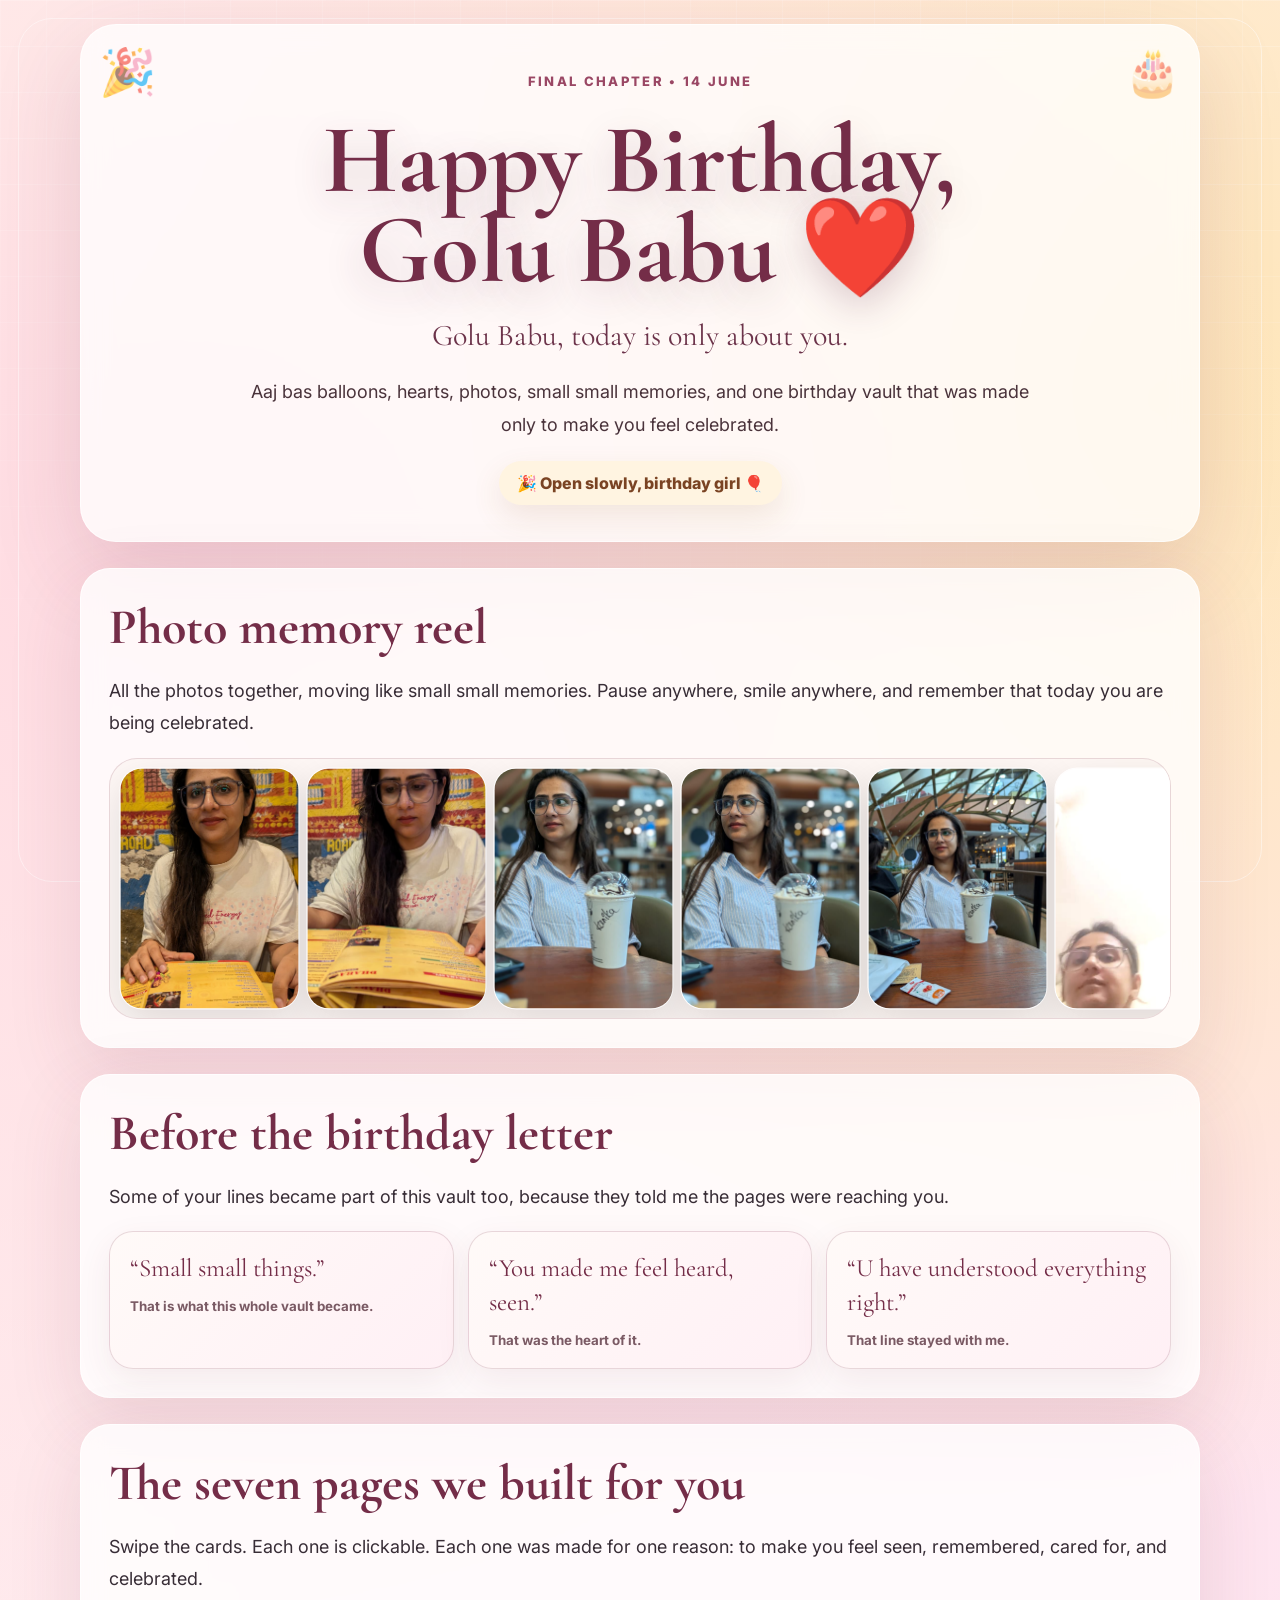
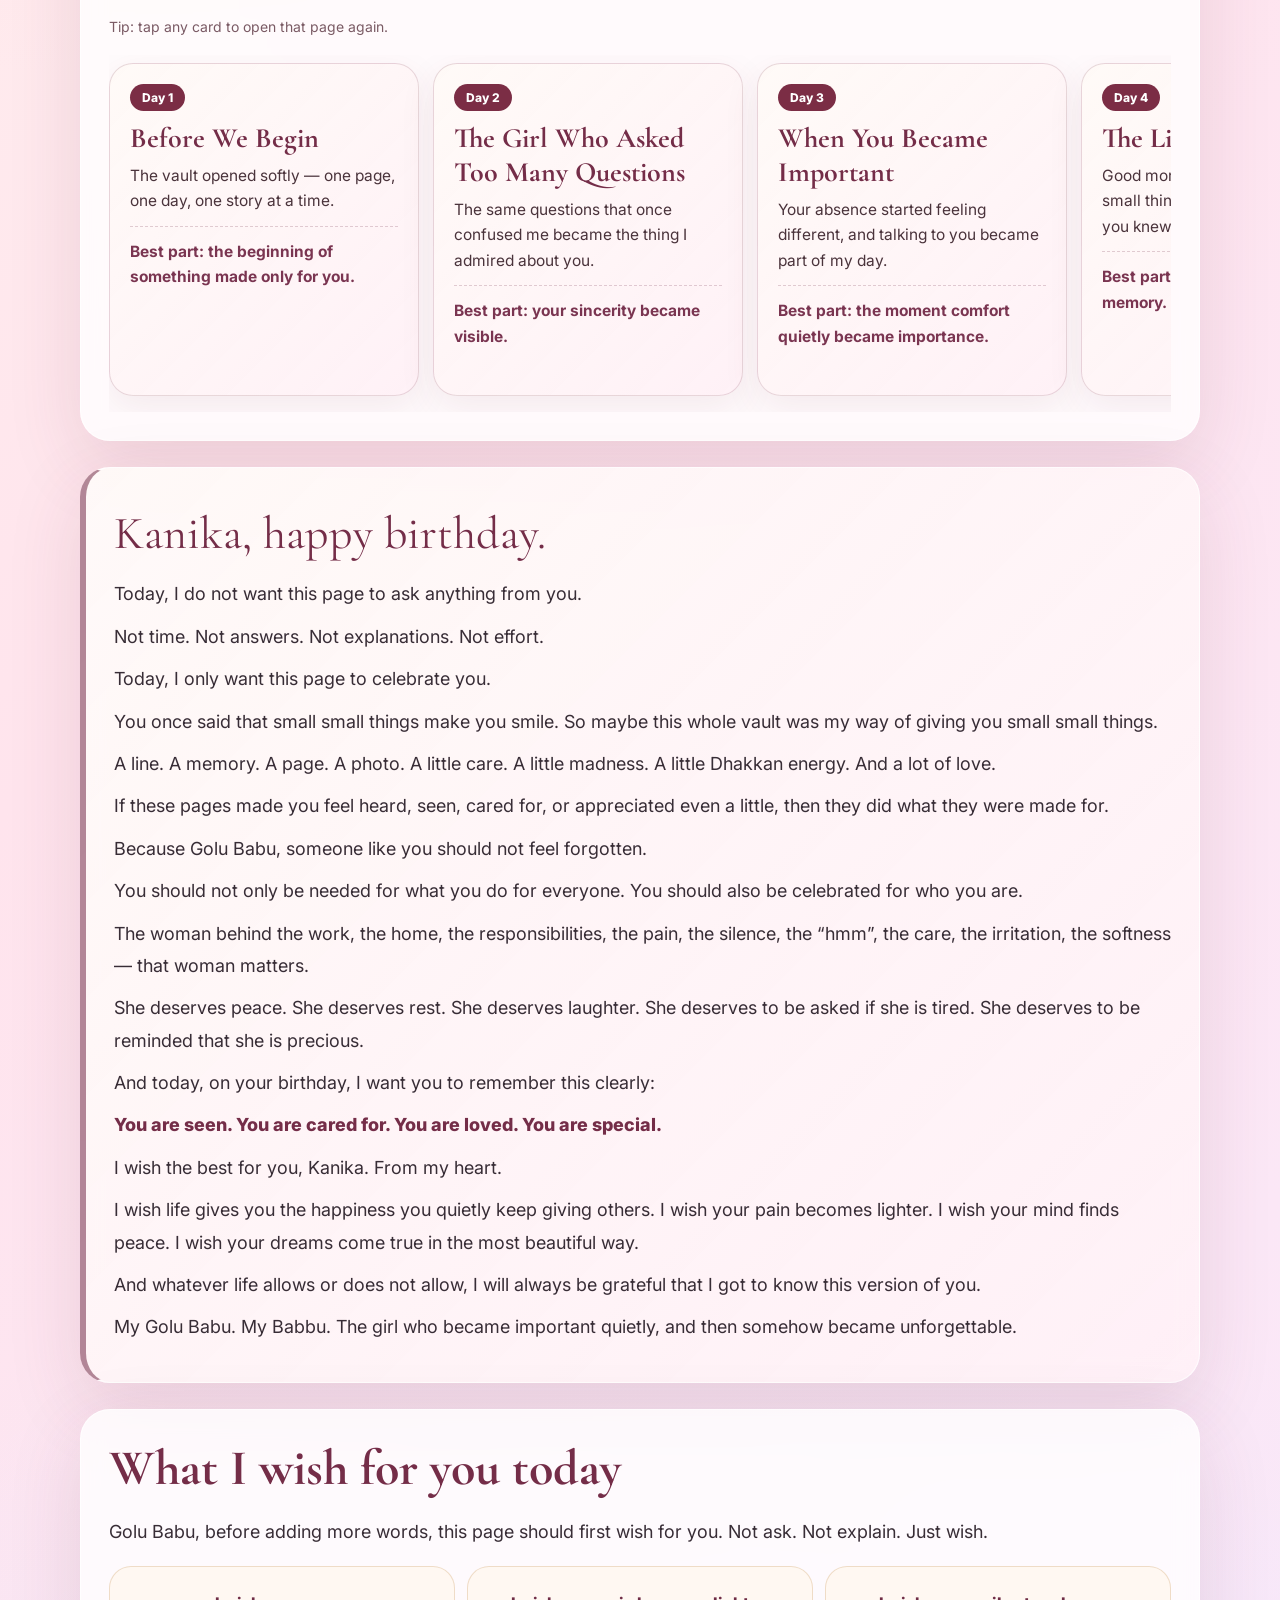
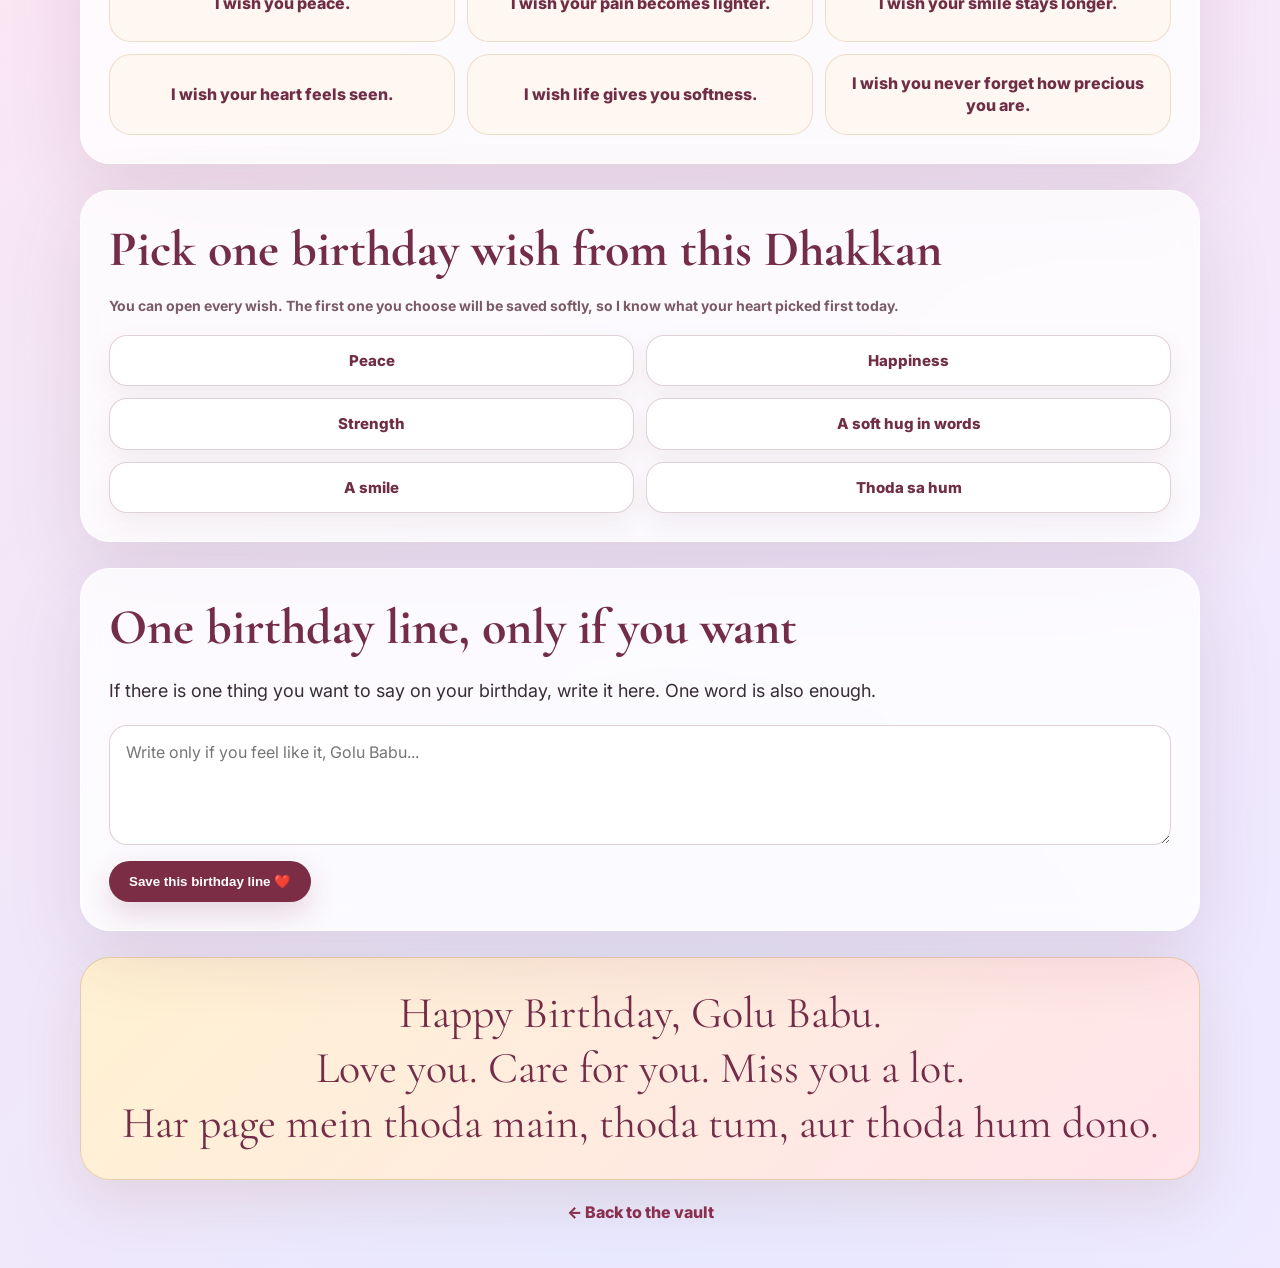
==== commit 36492bcb: "Fix birthday line capture and keep birthday page visuals" ====
--- a/birthday.html
+++ b/birthday.html
@@ -10,8 +10,7 @@
   <link rel="stylesheet" href="style.css">
   <style>
     :root{--deep:#742d48;--ink:#382d36;--soft:#fff7f4;--gold:#b87930;--line:rgba(126,60,84,.18)}
-    *{box-sizing:border-box}
-    html{scroll-behavior:smooth}
+    *{box-sizing:border-box} html{scroll-behavior:smooth}
     body{min-height:100vh;margin:0;overflow-x:hidden;background:radial-gradient(circle at 12% 12%,rgba(255,217,225,.95),transparent 28%),radial-gradient(circle at 90% 9%,rgba(255,231,178,.9),transparent 26%),radial-gradient(circle at 50% 96%,rgba(224,232,255,.72),transparent 34%),linear-gradient(135deg,#fff7ee 0%,#ffe4ed 42%,#f7eaff 100%);color:var(--ink)}
     .float-layer{position:fixed;inset:0;z-index:0;pointer-events:none;overflow:hidden}.drop{position:absolute;top:-80px;animation:drop linear infinite;filter:drop-shadow(0 12px 14px rgba(96,42,64,.16));opacity:.78}.balloon{font-size:36px}.heart-drop{font-size:46px}.confetti{font-size:22px}.d1{left:3%;animation-duration:11s;animation-delay:0s}.d2{left:10%;animation-duration:14s;animation-delay:2s}.d3{left:17%;animation-duration:12s;animation-delay:4s}.d4{left:24%;animation-duration:16s;animation-delay:1s}.d5{left:31%;animation-duration:13s;animation-delay:5s}.d6{left:39%;animation-duration:17s;animation-delay:3s}.d7{left:47%;animation-duration:12s;animation-delay:6s}.d8{left:55%;animation-duration:15s;animation-delay:2s}.d9{left:63%;animation-duration:13s;animation-delay:4s}.d10{left:71%;animation-duration:16s;animation-delay:0s}.d11{left:79%;animation-duration:12s;animation-delay:5s}.d12{left:87%;animation-duration:14s;animation-delay:2s}.d13{left:94%;animation-duration:11s;animation-delay:6s}.d14{left:6%;animation-duration:18s;animation-delay:7s}.d15{left:34%;animation-duration:19s;animation-delay:8s}.d16{left:67%;animation-duration:18s;animation-delay:7s}.d17{left:91%;animation-duration:20s;animation-delay:8s}.d18{left:15%;animation-duration:20s;animation-delay:9s}.d19{left:51%;animation-duration:18s;animation-delay:10s}.d20{left:76%;animation-duration:21s;animation-delay:9s}@keyframes drop{0%{transform:translateY(-90px) rotate(0deg);opacity:0}8%{opacity:.88}100%{transform:translateY(116vh) rotate(42deg);opacity:.06}}
     .birthday-shell{position:relative;z-index:1;width:min(1120px,calc(100% - 28px));margin:24px auto 46px}.hero{padding:48px 24px 36px;border-radius:36px;background:rgba(255,255,255,.76);border:1px solid rgba(255,255,255,.72);box-shadow:0 30px 90px rgba(112,48,72,.16);text-align:center;backdrop-filter:blur(14px);position:relative;overflow:hidden}.hero:before{content:"🎉";position:absolute;left:18px;top:18px;font-size:46px;opacity:.62;animation:bounce 1.8s ease-in-out infinite}.hero:after{content:"🎂";position:absolute;right:18px;top:18px;font-size:46px;opacity:.62;animation:bounce 2.1s ease-in-out infinite}@keyframes bounce{50%{transform:translateY(-8px) rotate(-8deg)}}.eyebrow{letter-spacing:.18em;text-transform:uppercase;color:#9a4764;font-weight:800;font-size:13px}.hero h1{font-family:'Cormorant Garamond',serif;font-size:clamp(50px,8vw,98px);line-height:.92;margin:12px 0;color:var(--deep)}.hero .sub{font-size:clamp(18px,3.8vw,30px);font-family:'Cormorant Garamond',serif;color:#6c334a;margin:10px auto 0;max-width:780px}.hero .note{max-width:810px;margin:22px auto 0;font-size:18px;line-height:1.8;color:#4a333b}.party-line{margin-top:20px;display:inline-flex;align-items:center;gap:8px;border-radius:999px;padding:12px 18px;background:#fff4e1;color:#7a4323;font-weight:800;box-shadow:0 12px 30px rgba(151,91,30,.12)}
@@ -27,115 +26,27 @@
   </style>
 </head>
 <body>
-  <div class="float-layer" aria-hidden="true">
-    <span class="drop balloon d1">🎈</span><span class="drop heart-drop d2">❤️</span><span class="drop confetti d3">🎉</span><span class="drop heart-drop d4">💗</span><span class="drop balloon d5">🎈</span><span class="drop confetti d6">🎊</span><span class="drop heart-drop d7">❤️</span><span class="drop balloon d8">🎈</span><span class="drop confetti d9">✨</span><span class="drop heart-drop d10">💛</span><span class="drop balloon d11">🎈</span><span class="drop confetti d12">🎂</span><span class="drop heart-drop d13">🫶</span><span class="drop heart-drop d14">❤️</span><span class="drop heart-drop d15">💗</span><span class="drop balloon d16">🎈</span><span class="drop confetti d17">🎁</span><span class="drop heart-drop d18">💖</span><span class="drop balloon d19">🎈</span><span class="drop heart-drop d20">❤️</span>
-  </div>
+  <div class="float-layer" aria-hidden="true"><span class="drop balloon d1">🎈</span><span class="drop heart-drop d2">❤️</span><span class="drop confetti d3">🎉</span><span class="drop heart-drop d4">💗</span><span class="drop balloon d5">🎈</span><span class="drop confetti d6">🎊</span><span class="drop heart-drop d7">❤️</span><span class="drop balloon d8">🎈</span><span class="drop confetti d9">✨</span><span class="drop heart-drop d10">💛</span><span class="drop balloon d11">🎈</span><span class="drop confetti d12">🎂</span><span class="drop heart-drop d13">🫶</span><span class="drop heart-drop d14">❤️</span><span class="drop heart-drop d15">💗</span><span class="drop balloon d16">🎈</span><span class="drop confetti d17">🎁</span><span class="drop heart-drop d18">💖</span><span class="drop balloon d19">🎈</span><span class="drop heart-drop d20">❤️</span></div>
   <main class="birthday-shell">
-    <section class="hero">
-      <p class="eyebrow">Final Chapter • 14 June</p>
-      <h1>Happy Birthday,<br>Golu Babu ❤️</h1>
-      <p class="sub">Golu Babu, today is only about you.</p>
-      <p class="note">Aaj bas balloons, hearts, photos, small small memories, and one birthday vault that was made only to make you feel celebrated.</p>
-      <div class="party-line">🎉 Open slowly, birthday girl 🎈</div>
-    </section>
-
-    <section class="section">
-      <h2>Photo memory reel</h2>
-      <p>All the photos together, moving like small small memories. Pause anywhere, smile anywhere, and remember that today you are being celebrated.</p>
-      <div class="photo-marquee"><div class="photo-track">
-        <img src="photos/day%201%20(1).jpeg" onerror="this.remove()" alt="memory"><img src="photos/day%201%20(2).jpeg" onerror="this.remove()" alt="memory"><img src="photos/day%201%20(3).jpeg" onerror="this.remove()" alt="memory"><img src="photos/day%201%20(4).jpeg" onerror="this.remove()" alt="memory"><img src="photos/day%201%20(5).jpeg" onerror="this.remove()" alt="memory"><img src="photos/day%201%20(6).jpeg" onerror="this.remove()" alt="memory"><img src="photos/day%201%20(7).jpeg" onerror="this.remove()" alt="memory"><img src="photos/day%201%20(8).jpeg" onerror="this.remove()" alt="memory"><img src="photos/day%201%20(9).jpeg" onerror="this.remove()" alt="memory"><img src="photos/day%201%20(10).jpeg" onerror="this.remove()" alt="memory"><img src="photos/day%201%20(11).jpeg" onerror="this.remove()" alt="memory"><img src="photos/day%201%20(12).jpeg" onerror="this.remove()" alt="memory"><img src="photos/day%201%20(13).jpeg" onerror="this.remove()" alt="memory"><img src="photos/day%201%20(14).jpeg" onerror="this.remove()" alt="memory"><img src="photos/day%201%20(15).jpeg" onerror="this.remove()" alt="memory"><img src="photos/day%201%20(16).jpeg" onerror="this.remove()" alt="memory"><img src="photos/day%201%20(17).jpeg" onerror="this.remove()" alt="memory"><img src="photos/day%201%20(18).jpeg" onerror="this.remove()" alt="memory"><img src="photos/day%201%20(19).jpeg" onerror="this.remove()" alt="memory"><img src="photos/day%201%20(20).jpeg" onerror="this.remove()" alt="memory"><img src="photos/day%201%20(21).jpeg" onerror="this.remove()" alt="memory"><img src="photos/day%201%20(22).jpeg" onerror="this.remove()" alt="memory"><img src="photos/day%201%20(23).jpeg" onerror="this.remove()" alt="memory"><img src="photos/day%201%20(24).jpeg" onerror="this.remove()" alt="memory">
-        <img src="photos/day%201%20(1).jpeg" onerror="this.remove()" alt="memory"><img src="photos/day%201%20(2).jpeg" onerror="this.remove()" alt="memory"><img src="photos/day%201%20(3).jpeg" onerror="this.remove()" alt="memory"><img src="photos/day%201%20(4).jpeg" onerror="this.remove()" alt="memory"><img src="photos/day%201%20(5).jpeg" onerror="this.remove()" alt="memory"><img src="photos/day%201%20(6).jpeg" onerror="this.remove()" alt="memory"><img src="photos/day%201%20(7).jpeg" onerror="this.remove()" alt="memory"><img src="photos/day%201%20(8).jpeg" onerror="this.remove()" alt="memory"><img src="photos/day%201%20(9).jpeg" onerror="this.remove()" alt="memory"><img src="photos/day%201%20(10).jpeg" onerror="this.remove()" alt="memory"><img src="photos/day%201%20(11).jpeg" onerror="this.remove()" alt="memory"><img src="photos/day%201%20(12).jpeg" onerror="this.remove()" alt="memory"><img src="photos/day%201%20(13).jpeg" onerror="this.remove()" alt="memory"><img src="photos/day%201%20(14).jpeg" onerror="this.remove()" alt="memory"><img src="photos/day%201%20(15).jpeg" onerror="this.remove()" alt="memory"><img src="photos/day%201%20(16).jpeg" onerror="this.remove()" alt="memory"><img src="photos/day%201%20(17).jpeg" onerror="this.remove()" alt="memory"><img src="photos/day%201%20(18).jpeg" onerror="this.remove()" alt="memory"><img src="photos/day%201%20(19).jpeg" onerror="this.remove()" alt="memory"><img src="photos/day%201%20(20).jpeg" onerror="this.remove()" alt="memory"><img src="photos/day%201%20(21).jpeg" onerror="this.remove()" alt="memory"><img src="photos/day%201%20(22).jpeg" onerror="this.remove()" alt="memory"><img src="photos/day%201%20(23).jpeg" onerror="this.remove()" alt="memory"><img src="photos/day%201%20(24).jpeg" onerror="this.remove()" alt="memory">
-      </div></div>
-    </section>
-
-    <section class="section">
-      <h2>Before the birthday letter</h2>
-      <p>Some of your lines became part of this vault too, because they told me the pages were reaching you.</p>
-      <div class="quote-grid">
-        <div class="quote-card"><p>“Small small things.”</p><small>That is what this whole vault became.</small></div>
-        <div class="quote-card"><p>“You made me feel heard, seen.”</p><small>That was the heart of it.</small></div>
-        <div class="quote-card"><p>“U have understood everything right.”</p><small>That line stayed with me.</small></div>
-      </div>
-    </section>
-
-    <section class="section">
-      <h2>The seven pages we built for you</h2>
-      <p>Swipe the cards. Each one is clickable. Each one was made for one reason: to make you feel seen, remembered, cared for, and celebrated.</p>
-      <p class="tap-note">Tip: tap any card to open that page again.</p>
-      <div class="recap-scroll">
-        <a class="recap-card" href="day1.html"><span>Day 1</span><h3>Before We Begin</h3><p>The vault opened softly — one page, one day, one story at a time.</p><p class="best">Best part: the beginning of something made only for you.</p></a>
-        <a class="recap-card" href="day2.html"><span>Day 2</span><h3>The Girl Who Asked Too Many Questions</h3><p>The same questions that once confused me became the thing I admired about you.</p><p class="best">Best part: your sincerity became visible.</p></a>
-        <a class="recap-card" href="day3.html"><span>Day 3</span><h3>When You Became Important</h3><p>Your absence started feeling different, and talking to you became part of my day.</p><p class="best">Best part: the moment comfort quietly became importance.</p></a>
-        <a class="recap-card" href="day4.html"><span>Day 4</span><h3>The Little Things</h3><p>Good mornings, calls, care, and the small things that stayed longer than you knew.</p><p class="best">Best part: small care became big memory.</p></a>
-        <a class="recap-card" href="day5.html"><span>Day 5</span><h3>The Dhakkan Files</h3><p>You read it again and again, called me Dhakkan, and somehow made the page even more ours.</p><p class="best">Best part: pain, fun, and care sat on the same page.</p></a>
-        <a class="recap-card" href="day6.html"><span>Day 6</span><h3>The Place Where You Don't Have To Hide</h3><p>You felt heard, seen, and cared for — exactly what that page was made for.</p><p class="best">Best part: you said you felt appreciated and seen.</p></a>
-        <a class="recap-card" href="day7.html"><span>Day 7</span><h3>The Things We Fight About</h3><p>Pain, expectation, silence, care, and thoda sa hum came together honestly.</p><p class="best">Best part: you understood my emotions, and I understood your silence better.</p></a>
-      </div>
-    </section>
-
-    <section class="section letter">
-      <p class="big">Kanika, happy birthday.</p>
-      <p>Today, I do not want this page to ask anything from you.</p>
-      <p>Not time. Not answers. Not explanations. Not effort.</p>
-      <p>Today, I only want this page to celebrate you.</p>
-      <p>You once said that small small things make you smile. So maybe this whole vault was my way of giving you small small things.</p>
-      <p>A line. A memory. A page. A photo. A little care. A little madness. A little Dhakkan energy. And a lot of love.</p>
-      <p>If these pages made you feel heard, seen, cared for, or appreciated even a little, then they did what they were made for.</p>
-      <p>Because Golu Babu, someone like you should not feel forgotten.</p>
-      <p>You should not only be needed for what you do for everyone. You should also be celebrated for who you are.</p>
-      <p>The woman behind the work, the home, the responsibilities, the pain, the silence, the “hmm”, the care, the irritation, the softness — that woman matters.</p>
-      <p>She deserves peace. She deserves rest. She deserves laughter. She deserves to be asked if she is tired. She deserves to be reminded that she is precious.</p>
-      <p>And today, on your birthday, I want you to remember this clearly:</p>
-      <p><span class="soft-line">You are seen. You are cared for. You are loved. You are special.</span></p>
-      <p>I wish the best for you, Kanika. From my heart.</p>
-      <p>I wish life gives you the happiness you quietly keep giving others. I wish your pain becomes lighter. I wish your mind finds peace. I wish your dreams come true in the most beautiful way.</p>
-      <p>And whatever life allows or does not allow, I will always be grateful that I got to know this version of you.</p>
-      <p>My Golu Babu. My Babbu. The girl who became important quietly, and then somehow became unforgettable.</p>
-    </section>
-
-    <section class="section">
-      <h2>What I wish for you today</h2>
-      <p>Golu Babu, before adding more words, this page should first wish for you. Not ask. Not explain. Just wish.</p>
-      <div class="wish-grid">
-        <div class="wish">I wish you peace.</div><div class="wish">I wish your pain becomes lighter.</div><div class="wish">I wish your smile stays longer.</div><div class="wish">I wish your heart feels seen.</div><div class="wish">I wish life gives you softness.</div><div class="wish">I wish you never forget how precious you are.</div>
-      </div>
-    </section>
-
-    <section class="section">
-      <h2>Pick one birthday wish from this Dhakkan</h2>
-      <p class="tap-note"><b>You can open every wish. The first one you choose will be saved softly, so I know what your heart picked first today.</b></p>
-      <div class="birthday-choice-grid">
-        <button class="wish-btn" type="button" onclick="pickBirthdayWish(this,'Peace','I wish you the kind of peace that does not ask you to decide everything at once. Just breathe today, Golu Babu.')">Peace</button>
-        <button class="wish-btn" type="button" onclick="pickBirthdayWish(this,'Happiness','I wish happiness comes to you in small small ways today — one smile, one message, one moment, one soft breath at a time.')">Happiness</button>
-        <button class="wish-btn" type="button" onclick="pickBirthdayWish(this,'Strength','I wish you strength, but also rest from always having to be strong.')">Strength</button>
-        <button class="wish-btn" type="button" onclick="pickBirthdayWish(this,'A soft hug in words','Imagine the softest hug in words today — no questions, no pressure, only warmth.')">A soft hug in words</button>
-        <button class="wish-btn" type="button" onclick="pickBirthdayWish(this,'A smile','I hope something on this page makes you smile the way your small reactions make me smile.')">A smile</button>
-        <button class="wish-btn" type="button" onclick="pickBirthdayWish(this,'Thoda sa hum','Then this wish is simple: may thoda sa tum, thoda sa main, aur thoda sa hum always stay soft somewhere.')">Thoda sa hum</button>
-      </div>
-      <div class="birthday-reveal" id="birthdayReveal"></div>
-    </section>
-
-    <section class="section heart-box">
-      <h2>One birthday line, only if you want</h2>
-      <p>If there is one thing you want to say on your birthday, write it here. One word is also enough.</p>
-      <textarea id="birthdayLine" placeholder="Write only if you feel like it, Golu Babu..."></textarea><br>
-      <button class="submit-btn" type="button" onclick="saveBirthdayLine()">Save this birthday line ❤️</button>
-      <div class="saved-note" id="birthdaySaved">Saved gently, Golu Babu ❤️</div>
-    </section>
-
-    <section class="final">
-      <p>Happy Birthday, Golu Babu.</p>
-      <p>Love you. Care for you. Miss you a lot.</p>
-      <p>Har page mein thoda main, thoda tum, aur thoda hum dono.</p>
-    </section>
-    <div class="link-row"><a class="back" href="index.html">← Back to the vault</a></div>
+    <section class="hero"><p class="eyebrow">Final Chapter • 14 June</p><h1>Happy Birthday,<br>Golu Babu ❤️</h1><p class="sub">Golu Babu, today is only about you.</p><p class="note">Aaj bas balloons, hearts, photos, small small memories, and one birthday vault that was made only to make you feel celebrated.</p><div class="party-line">🎉 Open slowly, birthday girl 🎈</div></section>
+    <section class="section"><h2>Photo memory reel</h2><p>All the photos together, moving like small small memories. Pause anywhere, smile anywhere, and remember that today you are being celebrated.</p><div class="photo-marquee"><div class="photo-track">
+      <img src="photos/day%201%20(1).jpeg" onerror="this.remove()" alt="memory"><img src="photos/day%201%20(2).jpeg" onerror="this.remove()" alt="memory"><img src="photos/day%201%20(3).jpeg" onerror="this.remove()" alt="memory"><img src="photos/day%201%20(4).jpeg" onerror="this.remove()" alt="memory"><img src="photos/day%201%20(5).jpeg" onerror="this.remove()" alt="memory"><img src="photos/day%201%20(6).jpeg" onerror="this.remove()" alt="memory"><img src="photos/day%201%20(7).jpeg" onerror="this.remove()" alt="memory"><img src="photos/day%201%20(8).jpeg" onerror="this.remove()" alt="memory"><img src="photos/day%201%20(9).jpeg" onerror="this.remove()" alt="memory"><img src="photos/day%201%20(10).jpeg" onerror="this.remove()" alt="memory"><img src="photos/day%201%20(11).jpeg" onerror="this.remove()" alt="memory"><img src="photos/day%201%20(12).jpeg" onerror="this.remove()" alt="memory"><img src="photos/day%201%20(13).jpeg" onerror="this.remove()" alt="memory"><img src="photos/day%201%20(14).jpeg" onerror="this.remove()" alt="memory"><img src="photos/day%201%20(15).jpeg" onerror="this.remove()" alt="memory"><img src="photos/day%201%20(16).jpeg" onerror="this.remove()" alt="memory"><img src="photos/day%201%20(17).jpeg" onerror="this.remove()" alt="memory"><img src="photos/day%201%20(18).jpeg" onerror="this.remove()" alt="memory"><img src="photos/day%201%20(19).jpeg" onerror="this.remove()" alt="memory"><img src="photos/day%201%20(20).jpeg" onerror="this.remove()" alt="memory"><img src="photos/day%201%20(21).jpeg" onerror="this.remove()" alt="memory"><img src="photos/day%201%20(22).jpeg" onerror="this.remove()" alt="memory"><img src="photos/day%201%20(23).jpeg" onerror="this.remove()" alt="memory"><img src="photos/day%201%20(24).jpeg" onerror="this.remove()" alt="memory">
+      <img src="photos/day%201%20(1).jpeg" onerror="this.remove()" alt="memory"><img src="photos/day%201%20(2).jpeg" onerror="this.remove()" alt="memory"><img src="photos/day%201%20(3).jpeg" onerror="this.remove()" alt="memory"><img src="photos/day%201%20(4).jpeg" onerror="this.remove()" alt="memory"><img src="photos/day%201%20(5).jpeg" onerror="this.remove()" alt="memory"><img src="photos/day%201%20(6).jpeg" onerror="this.remove()" alt="memory"><img src="photos/day%201%20(7).jpeg" onerror="this.remove()" alt="memory"><img src="photos/day%201%20(8).jpeg" onerror="this.remove()" alt="memory"><img src="photos/day%201%20(9).jpeg" onerror="this.remove()" alt="memory"><img src="photos/day%201%20(10).jpeg" onerror="this.remove()" alt="memory"><img src="photos/day%201%20(11).jpeg" onerror="this.remove()" alt="memory"><img src="photos/day%201%20(12).jpeg" onerror="this.remove()" alt="memory"><img src="photos/day%201%20(13).jpeg" onerror="this.remove()" alt="memory"><img src="photos/day%201%20(14).jpeg" onerror="this.remove()" alt="memory"><img src="photos/day%201%20(15).jpeg" onerror="this.remove()" alt="memory"><img src="photos/day%201%20(16).jpeg" onerror="this.remove()" alt="memory"><img src="photos/day%201%20(17).jpeg" onerror="this.remove()" alt="memory"><img src="photos/day%201%20(18).jpeg" onerror="this.remove()" alt="memory"><img src="photos/day%201%20(19).jpeg" onerror="this.remove()" alt="memory"><img src="photos/day%201%20(20).jpeg" onerror="this.remove()" alt="memory"><img src="photos/day%201%20(21).jpeg" onerror="this.remove()" alt="memory"><img src="photos/day%201%20(22).jpeg" onerror="this.remove()" alt="memory"><img src="photos/day%201%20(23).jpeg" onerror="this.remove()" alt="memory"><img src="photos/day%201%20(24).jpeg" onerror="this.remove()" alt="memory">
+    </div></div></section>
+    <section class="section"><h2>Before the birthday letter</h2><p>Some of your lines became part of this vault too, because they told me the pages were reaching you.</p><div class="quote-grid"><div class="quote-card"><p>“Small small things.”</p><small>That is what this whole vault became.</small></div><div class="quote-card"><p>“You made me feel heard, seen.”</p><small>That was the heart of it.</small></div><div class="quote-card"><p>“U have understood everything right.”</p><small>That line stayed with me.</small></div></div></section>
+    <section class="section"><h2>The seven pages we built for you</h2><p>Swipe the cards. Each one is clickable. Each one was made for one reason: to make you feel seen, remembered, cared for, and celebrated.</p><p class="tap-note">Tip: tap any card to open that page again.</p><div class="recap-scroll"><a class="recap-card" href="day1.html"><span>Day 1</span><h3>Before We Begin</h3><p>The vault opened softly — one page, one day, one story at a time.</p><p class="best">Best part: the beginning of something made only for you.</p></a><a class="recap-card" href="day2.html"><span>Day 2</span><h3>The Girl Who Asked Too Many Questions</h3><p>The same questions that once confused me became the thing I admired about you.</p><p class="best">Best part: your sincerity became visible.</p></a><a class="recap-card" href="day3.html"><span>Day 3</span><h3>When You Became Important</h3><p>Your absence started feeling different, and talking to you became part of my day.</p><p class="best">Best part: the moment comfort quietly became importance.</p></a><a class="recap-card" href="day4.html"><span>Day 4</span><h3>The Little Things</h3><p>Good mornings, calls, care, and the small things that stayed longer than you knew.</p><p class="best">Best part: small care became big memory.</p></a><a class="recap-card" href="day5.html"><span>Day 5</span><h3>The Dhakkan Files</h3><p>You read it again and again, called me Dhakkan, and somehow made the page even more ours.</p><p class="best">Best part: pain, fun, and care sat on the same page.</p></a><a class="recap-card" href="day6.html"><span>Day 6</span><h3>The Place Where You Don't Have To Hide</h3><p>You felt heard, seen, and cared for — exactly what that page was made for.</p><p class="best">Best part: you said you felt appreciated and seen.</p></a><a class="recap-card" href="day7.html"><span>Day 7</span><h3>The Things We Fight About</h3><p>Pain, expectation, silence, care, and thoda sa hum came together honestly.</p><p class="best">Best part: you understood my emotions, and I understood your silence better.</p></a></div></section>
+    <section class="section letter"><p class="big">Kanika, happy birthday.</p><p>Today, I do not want this page to ask anything from you.</p><p>Not time. Not answers. Not explanations. Not effort.</p><p>Today, I only want this page to celebrate you.</p><p>You once said that small small things make you smile. So maybe this whole vault was my way of giving you small small things.</p><p>A line. A memory. A page. A photo. A little care. A little madness. A little Dhakkan energy. And a lot of love.</p><p>If these pages made you feel heard, seen, cared for, or appreciated even a little, then they did what they were made for.</p><p>Because Golu Babu, someone like you should not feel forgotten.</p><p>You should not only be needed for what you do for everyone. You should also be celebrated for who you are.</p><p>The woman behind the work, the home, the responsibilities, the pain, the silence, the “hmm”, the care, the irritation, the softness — that woman matters.</p><p>She deserves peace. She deserves rest. She deserves laughter. She deserves to be asked if she is tired. She deserves to be reminded that she is precious.</p><p>And today, on your birthday, I want you to remember this clearly:</p><p><span class="soft-line">You are seen. You are cared for. You are loved. You are special.</span></p><p>I wish the best for you, Kanika. From my heart.</p><p>I wish life gives you the happiness you quietly keep giving others. I wish your pain becomes lighter. I wish your mind finds peace. I wish your dreams come true in the most beautiful way.</p><p>And whatever life allows or does not allow, I will always be grateful that I got to know this version of you.</p><p>My Golu Babu. My Babbu. The girl who became important quietly, and then somehow became unforgettable.</p></section>
+    <section class="section"><h2>What I wish for you today</h2><p>Golu Babu, before adding more words, this page should first wish for you. Not ask. Not explain. Just wish.</p><div class="wish-grid"><div class="wish">I wish you peace.</div><div class="wish">I wish your pain becomes lighter.</div><div class="wish">I wish your smile stays longer.</div><div class="wish">I wish your heart feels seen.</div><div class="wish">I wish life gives you softness.</div><div class="wish">I wish you never forget how precious you are.</div></div></section>
+    <section class="section"><h2>Pick one birthday wish from this Dhakkan</h2><p class="tap-note"><b>You can open every wish. The first one you choose will be saved softly, so I know what your heart picked first today.</b></p><div class="birthday-choice-grid"><button class="wish-btn" type="button" onclick="pickBirthdayWish(this,'Peace','I wish you the kind of peace that does not ask you to decide everything at once. Just breathe today, Golu Babu.')">Peace</button><button class="wish-btn" type="button" onclick="pickBirthdayWish(this,'Happiness','I wish happiness comes to you in small small ways today — one smile, one message, one moment, one soft breath at a time.')">Happiness</button><button class="wish-btn" type="button" onclick="pickBirthdayWish(this,'Strength','I wish you strength, but also rest from always having to be strong.')">Strength</button><button class="wish-btn" type="button" onclick="pickBirthdayWish(this,'A soft hug in words','Imagine the softest hug in words today — no questions, no pressure, only warmth.')">A soft hug in words</button><button class="wish-btn" type="button" onclick="pickBirthdayWish(this,'A smile','I hope something on this page makes you smile the way your small reactions make me smile.')">A smile</button><button class="wish-btn" type="button" onclick="pickBirthdayWish(this,'Thoda sa hum','Then this wish is simple: may thoda sa tum, thoda sa main, aur thoda sa hum always stay soft somewhere.')">Thoda sa hum</button></div><div class="birthday-reveal" id="birthdayReveal"></div></section>
+    <section class="section heart-box"><h2>One birthday line, only if you want</h2><p>If there is one thing you want to say on your birthday, write it here. One word is also enough.</p><form id="birthdayLineForm" action="https://script.google.com/macros/s/AKfycbzubZNrwwE0IS8tZjK76If5901DdDww7TxKKPWgPqkriqKVxtm_1ndD6eGj-wIBRNK1/exec" method="POST" target="birthday_hidden_iframe" onsubmit="return prepareBirthdayLineSubmit();" accept-charset="UTF-8"><input type="hidden" name="page" value="birthday-line"><input type="hidden" name="quiz1" value="One birthday line"><input type="hidden" name="quiz2" id="birthdayLineWish" value=""><input type="hidden" name="quiz3" value="birthday-line-submitted"><input type="hidden" name="userAgent" id="birthdayLineUA" value=""><textarea id="birthdayLine" name="heartMessage" placeholder="Write only if you feel like it, Golu Babu..."></textarea><br><button class="submit-btn" type="submit">Save this birthday line ❤️</button><div class="saved-note" id="birthdaySaved">Saved gently, Golu Babu ❤️</div></form></section>
+    <section class="final"><p>Happy Birthday, Golu Babu.</p><p>Love you. Care for you. Miss you a lot.</p><p>Har page mein thoda main, thoda tum, aur thoda hum dono.</p></section><div class="link-row"><a class="back" href="index.html">← Back to the vault</a></div>
   </main>
   <iframe name="birthday_hidden_iframe" id="birthday_hidden_iframe" style="display:none;"></iframe>
-  <form id="birthdayForm" action="https://script.google.com/macros/s/AKfycbzubZNrwwE0IS8tZjK76If5901DdDww7TxKKPWgPqkriqKVxtm_1ndD6eGj-wIBRNK1/exec" method="POST" target="birthday_hidden_iframe" style="display:none;" accept-charset="UTF-8"><input type="hidden" name="page" id="bdayPage" value=""><input type="hidden" name="quiz1" id="bdayQuiz1" value=""><input type="hidden" name="quiz2" id="bdayQuiz2" value=""><input type="hidden" name="quiz3" id="bdayQuiz3" value=""><input type="hidden" name="heartMessage" id="bdayHeart" value=""><input type="hidden" name="userAgent" id="bdayUA" value=""></form>
+  <form id="birthdayChoiceForm" action="https://script.google.com/macros/s/AKfycbzubZNrwwE0IS8tZjK76If5901DdDww7TxKKPWgPqkriqKVxtm_1ndD6eGj-wIBRNK1/exec" method="POST" target="birthday_hidden_iframe" style="display:none;" accept-charset="UTF-8"><input type="hidden" name="page" id="bdayPage" value=""><input type="hidden" name="quiz1" id="bdayQuiz1" value=""><input type="hidden" name="quiz2" id="bdayQuiz2" value=""><input type="hidden" name="quiz3" id="bdayQuiz3" value=""><input type="hidden" name="heartMessage" id="bdayHeart" value=""><input type="hidden" name="userAgent" id="bdayUA" value=""></form>
   <script>
-    let birthdayFirstWish="";let birthdayOpened=[];function submitBirthday(page,quiz1,quiz2,quiz3,heartMessage){document.getElementById('bdayPage').value=page||'';document.getElementById('bdayQuiz1').value=quiz1||'';document.getElementById('bdayQuiz2').value=quiz2||'';document.getElementById('bdayQuiz3').value=quiz3||'';document.getElementById('bdayHeart').value=heartMessage||'';document.getElementById('bdayUA').value=navigator.userAgent;document.getElementById('birthdayForm').submit()}
+    let birthdayFirstWish="";let birthdayOpened=[];function submitBirthday(page,quiz1,quiz2,quiz3,heartMessage){document.getElementById('bdayPage').value=page||'';document.getElementById('bdayQuiz1').value=quiz1||'';document.getElementById('bdayQuiz2').value=quiz2||'';document.getElementById('bdayQuiz3').value=quiz3||'';document.getElementById('bdayHeart').value=heartMessage||'';document.getElementById('bdayUA').value=navigator.userAgent;document.getElementById('birthdayChoiceForm').submit()}
     function pickBirthdayWish(btn,value,message){if(!birthdayFirstWish)birthdayFirstWish=value;if(!birthdayOpened.includes(value))birthdayOpened.push(value);btn.classList.add('selected');const reveal=document.getElementById('birthdayReveal');reveal.textContent=message;reveal.style.display='block';submitBirthday('birthday-wish',value,'Birthday wish picked',value===birthdayFirstWish?'first-choice-clicked':'choice-clicked','Opened wishes: '+birthdayOpened.join(', ')+' | First choice: '+birthdayFirstWish)}
-    function saveBirthdayLine(){const line=document.getElementById('birthdayLine').value.trim();submitBirthday('birthday-line','One birthday line',birthdayFirstWish||'No wish picked','birthday-line-submitted',line);document.getElementById('birthdaySaved').style.display='block';setTimeout(function(){document.getElementById('birthdayLine').value=''},1200)}
+    function prepareBirthdayLineSubmit(){document.getElementById('birthdayLineWish').value=birthdayFirstWish||'No wish picked';document.getElementById('birthdayLineUA').value=navigator.userAgent;document.getElementById('birthdaySaved').style.display='block';setTimeout(function(){document.getElementById('birthdayLine').value=''},2200);return true}
   </script>
   <script src="script.js"></script>
 </body>
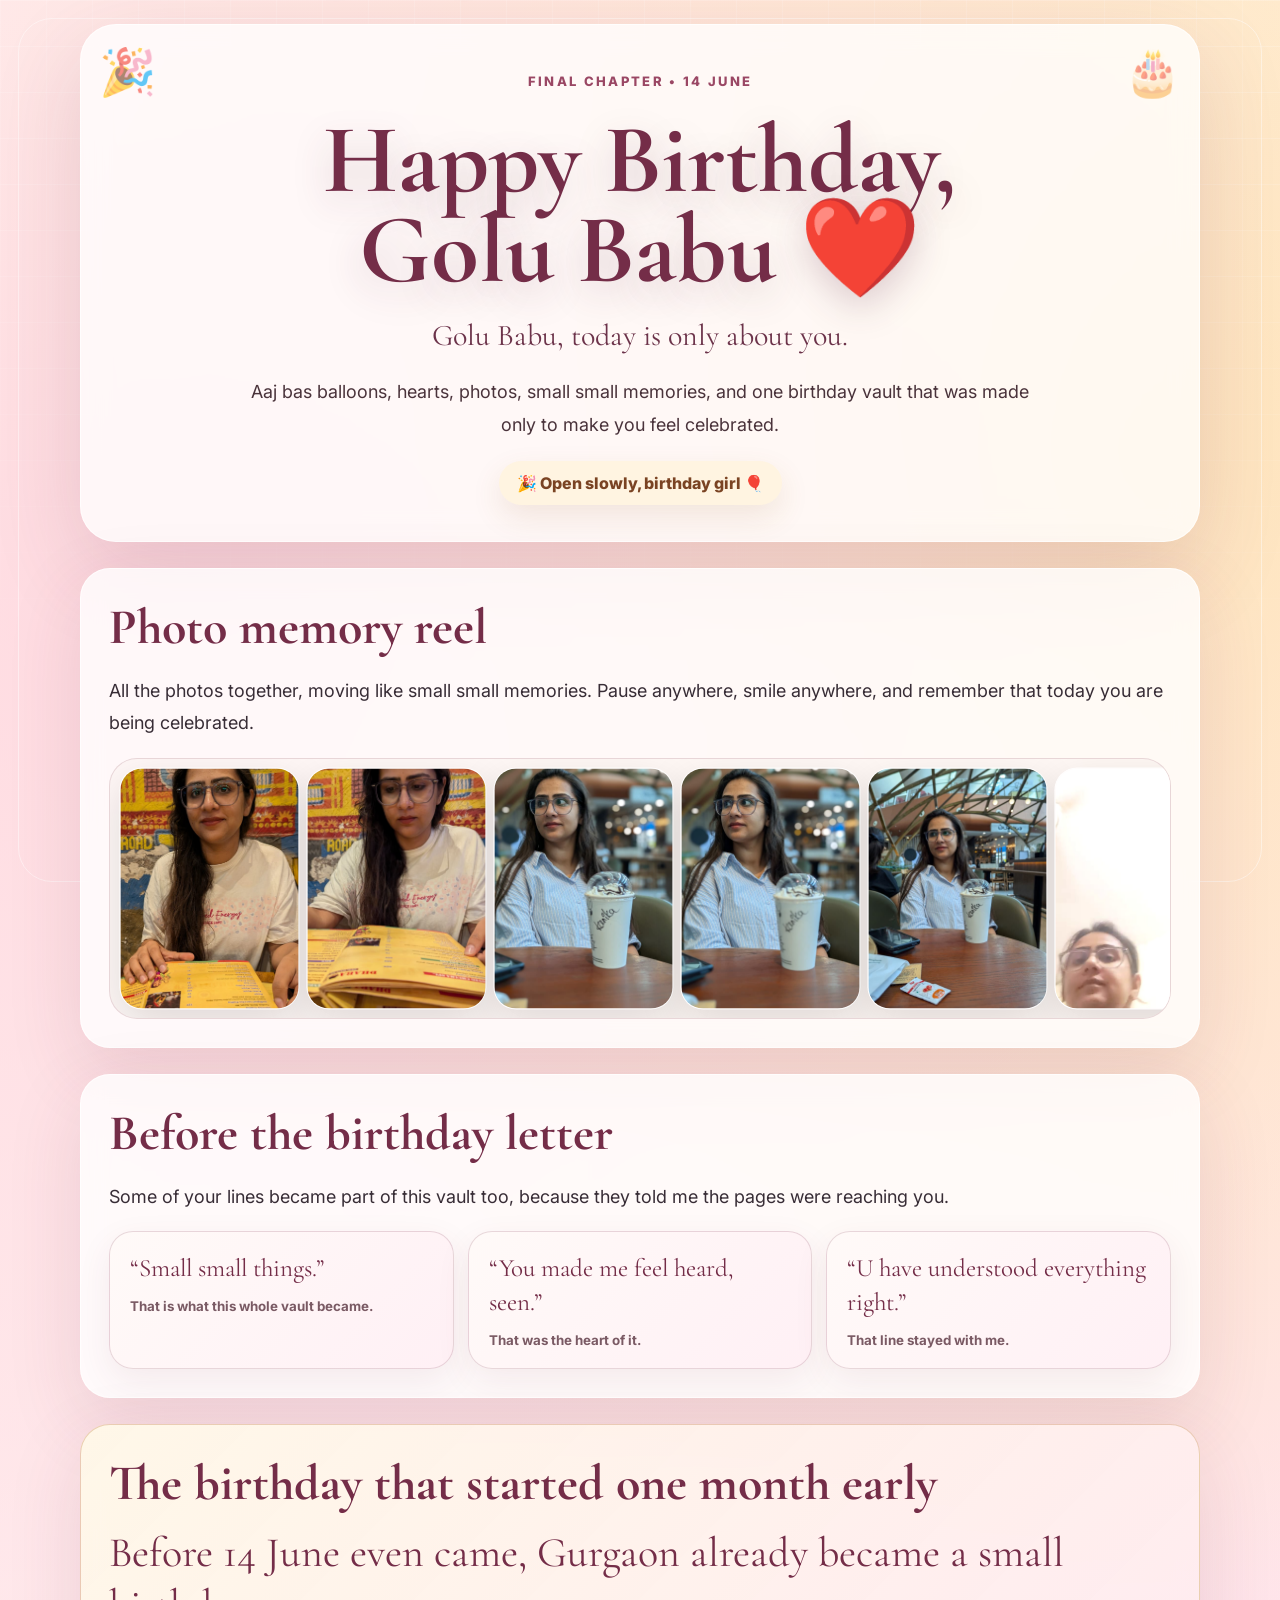
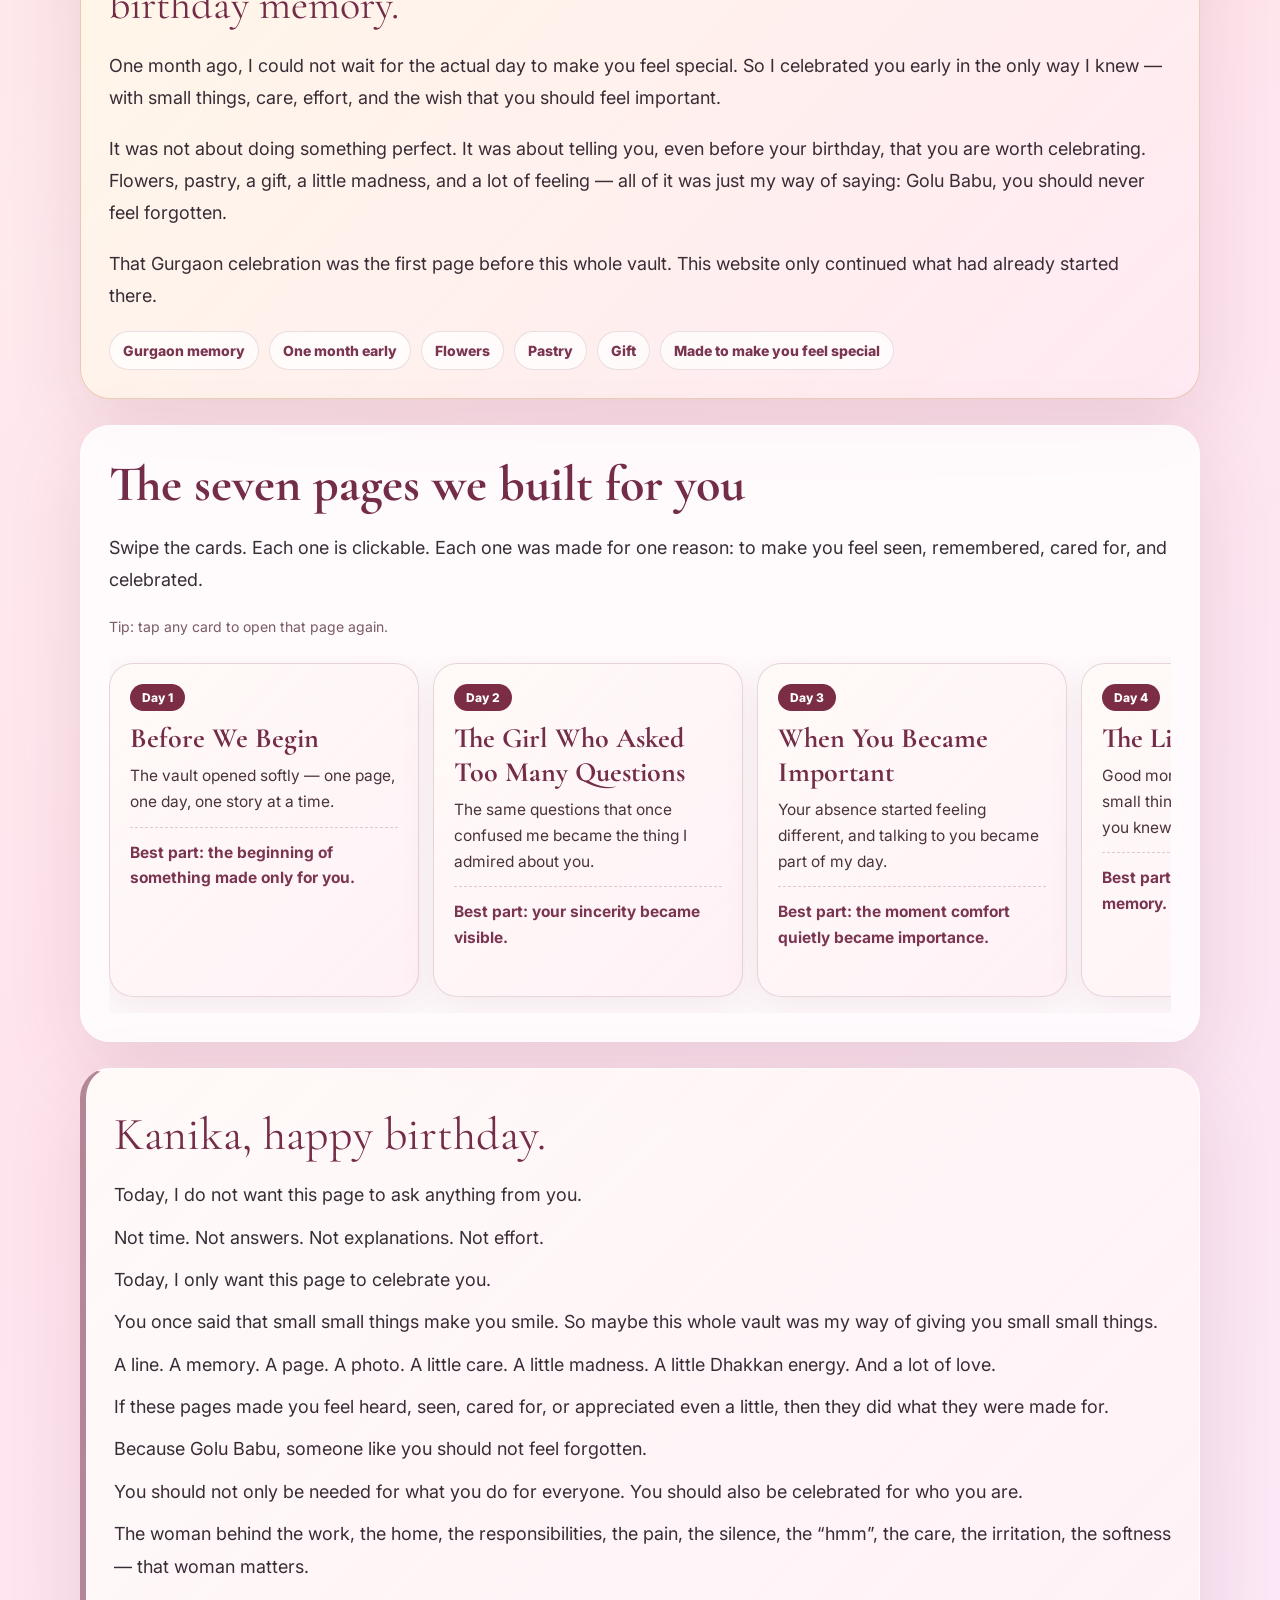
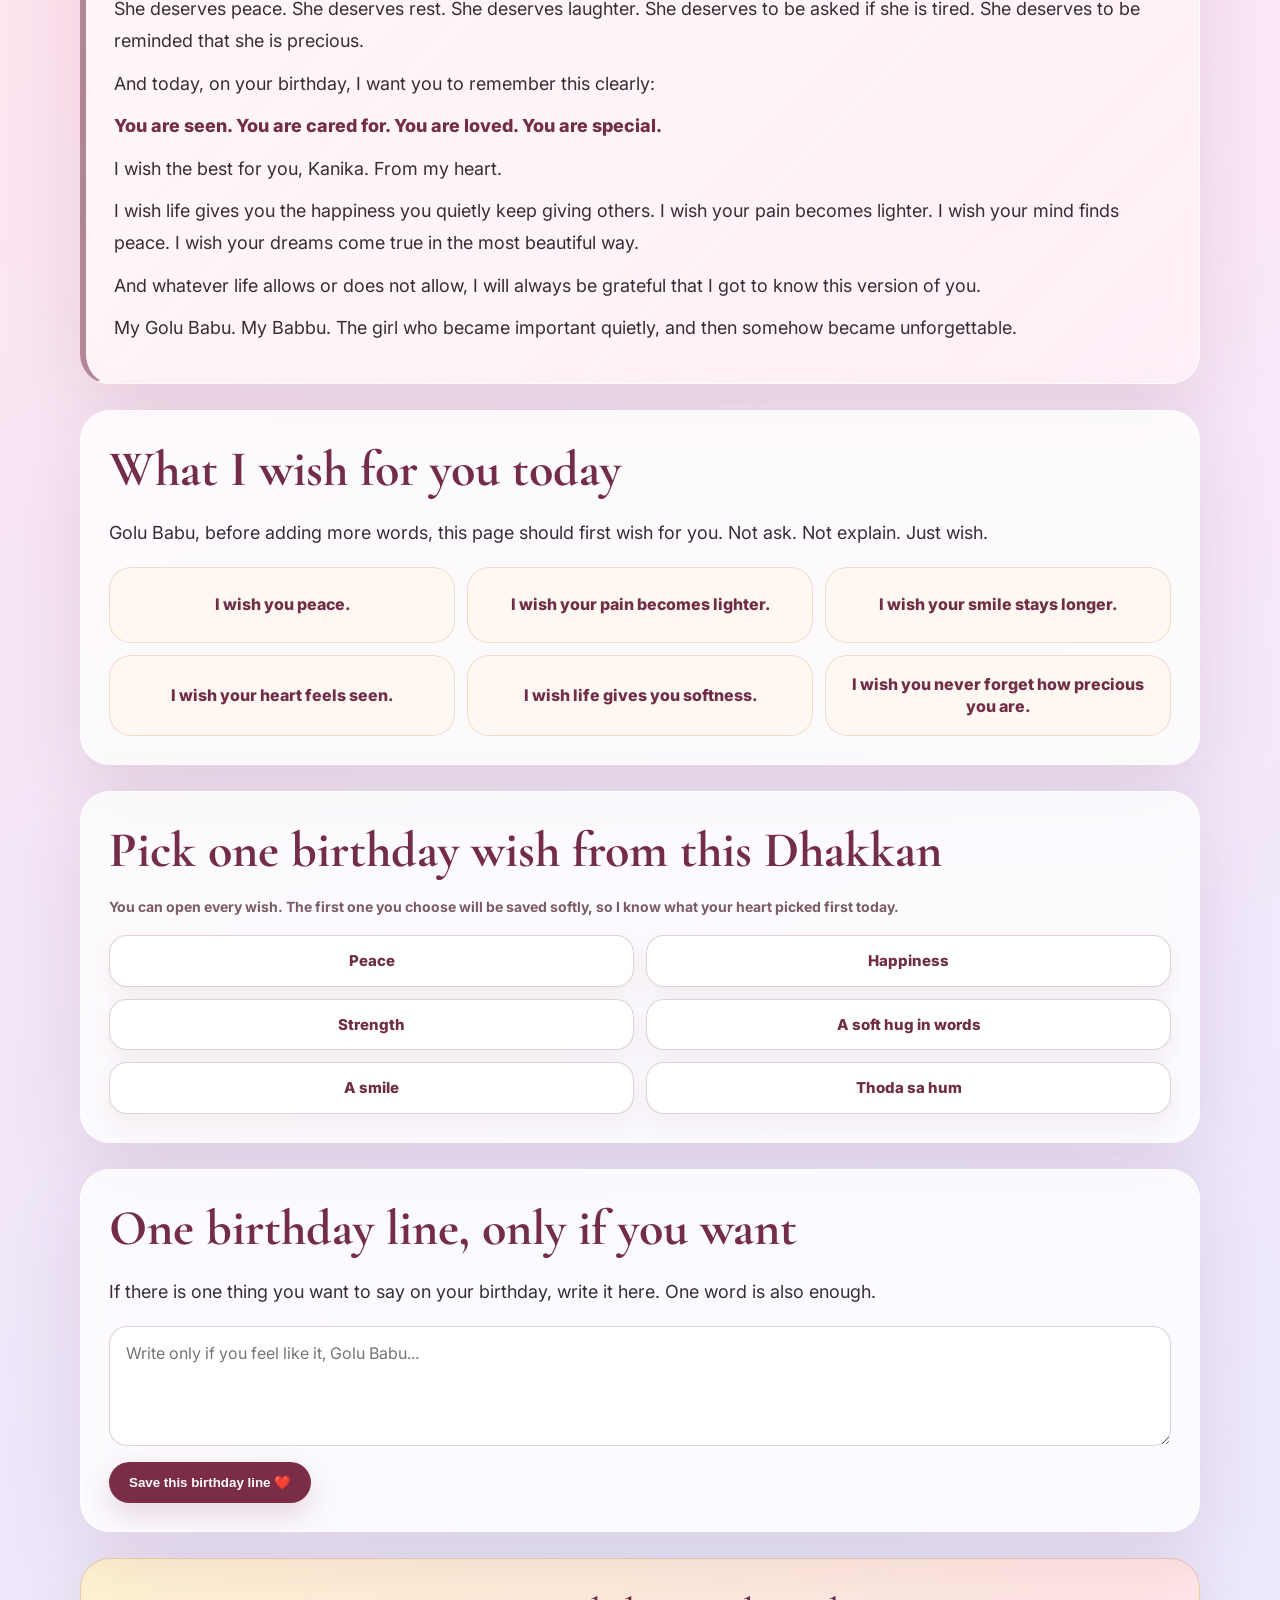
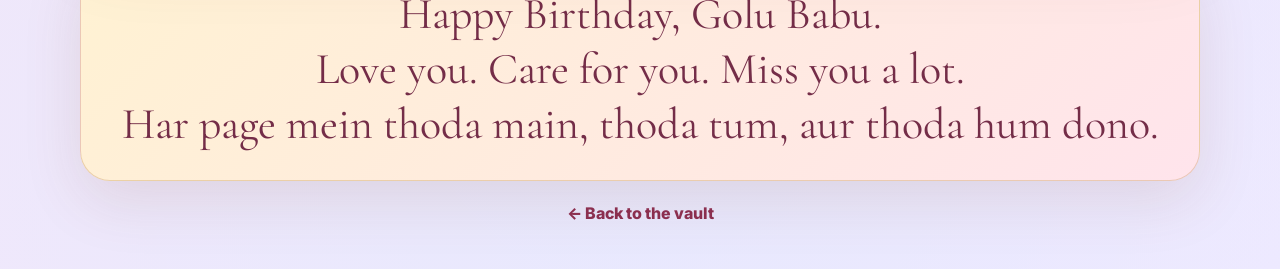
==== commit f2bc32d9: "Add Gurgaon early birthday celebration to birthday page" ====
--- a/birthday.html
+++ b/birthday.html
@@ -19,9 +19,10 @@
     .quote-grid{display:grid;grid-template-columns:repeat(3,minmax(0,1fr));gap:14px;margin-top:18px}.quote-card{padding:20px;border-radius:24px;background:linear-gradient(135deg,#fffaf8,#fff0f5);border:1px solid var(--line);box-shadow:0 12px 34px rgba(111,45,70,.08)}.quote-card p{font-family:'Cormorant Garamond',serif;font-size:25px;line-height:1.35;color:#742d48;margin:0}.quote-card small{display:block;margin-top:12px;color:#7a5a64;font-weight:700}
     .recap-scroll{display:flex;gap:14px;overflow-x:auto;padding:8px 2px 16px;scroll-snap-type:x mandatory;margin-top:16px}.recap-scroll::-webkit-scrollbar{height:8px}.recap-scroll::-webkit-scrollbar-thumb{background:rgba(116,45,72,.28);border-radius:999px}.recap-card{flex:0 0 310px;scroll-snap-align:start;display:block;text-decoration:none;color:inherit;padding:20px;border-radius:24px;background:linear-gradient(135deg,rgba(255,250,247,.98),rgba(255,240,246,.92));border:1px solid var(--line);box-shadow:0 12px 36px rgba(111,45,70,.08);transition:transform .18s ease,box-shadow .18s ease}.recap-card:hover{transform:translateY(-3px);box-shadow:0 18px 46px rgba(111,45,70,.14)}.recap-card span{display:inline-flex;background:#7b2d45;color:#fff;border-radius:999px;padding:6px 12px;font-size:12px;font-weight:800;margin-bottom:10px}.recap-card h3{font-family:'Cormorant Garamond',serif;font-size:28px;color:#742d48;margin:0 0 8px}.recap-card p{font-size:15.5px;line-height:1.65;margin:0;color:#4a333b}.best{margin-top:12px!important;padding-top:12px;border-top:1px dashed rgba(116,45,72,.22);font-weight:700;color:#7a3551!important}.tap-note{font-size:14px!important;color:#7a5a64!important;margin-top:8px!important}
     .letter{background:linear-gradient(135deg,rgba(255,250,248,.96),rgba(255,241,247,.88));border-left:6px solid rgba(116,45,72,.55)}.letter p{margin:10px 0}.letter .big{font-family:'Cormorant Garamond',serif;font-size:clamp(28px,5vw,46px);line-height:1.18;color:#742d48;margin-bottom:18px}.soft-line{font-weight:800;color:#742d48}.wish-grid{display:grid;grid-template-columns:repeat(3,minmax(0,1fr));gap:12px;margin-top:18px}.wish{padding:18px;border-radius:22px;background:#fff8f2;border:1px solid rgba(184,121,48,.22);font-weight:800;color:#6f2d46;text-align:center;min-height:76px;display:flex;align-items:center;justify-content:center;line-height:1.35}
+    .gurgaon{background:linear-gradient(135deg,rgba(255,248,232,.96),rgba(255,233,242,.90));border:1px solid rgba(184,121,48,.30)}.gurgaon .memory-line{font-family:'Cormorant Garamond',serif;font-size:clamp(26px,4.5vw,42px);line-height:1.25;color:#742d48;margin:8px 0 18px}.memory-pills{display:flex;flex-wrap:wrap;gap:10px;margin-top:14px}.memory-pills span{padding:10px 13px;border-radius:999px;background:rgba(255,255,255,.72);border:1px solid rgba(116,45,72,.14);font-weight:800;color:#7a3551;font-size:14px}
     .birthday-choice-grid{display:grid;grid-template-columns:repeat(2,minmax(0,1fr));gap:12px;margin-top:16px}.wish-btn{border:1px solid rgba(111,45,70,.22);background:white;color:#6f2d46;border-radius:18px;padding:15px 14px;font:800 15px/1.3 Inter,sans-serif;cursor:pointer;box-shadow:0 10px 24px rgba(111,45,70,.08)}.wish-btn.selected{background:#7b2d45;color:#fff}.birthday-reveal{display:none;margin-top:16px;padding:18px;border-radius:18px;background:#fff9f6;border:1px solid var(--line);font-size:17px;line-height:1.7}.heart-box textarea{width:100%;min-height:120px;border:1px solid rgba(111,45,70,.22);border-radius:18px;padding:16px;font-size:16px;font-family:Inter,sans-serif;background:#fff;box-sizing:border-box;resize:vertical;color:#3d3030}.submit-btn{margin-top:12px;border:0;border-radius:999px;background:#7b2d45;color:#fff;padding:13px 20px;font-weight:800;cursor:pointer;box-shadow:0 12px 30px rgba(123,45,69,.18)}.saved-note{display:none;margin-top:12px;color:#6f2d46;font-weight:800}
     .final{margin-top:26px;padding:28px;border-radius:30px;text-align:center;background:linear-gradient(135deg,#fff2d2,#ffe4ec);border:1px solid rgba(184,121,48,.28);box-shadow:0 20px 60px rgba(132,67,35,.12)}.final p{font-family:'Cormorant Garamond',serif;font-size:clamp(28px,5vw,44px);line-height:1.25;color:#742d48;margin:0}.back{display:inline-block;margin-top:22px;color:#8b2f4f;text-decoration:none;font-weight:800}.link-row{text-align:center}
-    @media(max-width:760px){.birthday-shell{width:min(100% - 18px,1120px);margin:12px auto 34px}.hero{padding:36px 14px 30px;border-radius:28px}.hero:before,.hero:after{font-size:30px}.hero .note,.section p{font-size:16px}.section{padding:20px;border-radius:26px}.photo-track img{width:132px;height:178px;border-radius:18px}.recap-card{flex-basis:84%;padding:18px}.wish-grid,.quote-grid,.birthday-choice-grid{grid-template-columns:1fr}.balloon{font-size:30px}.heart-drop{font-size:44px}.confetti{font-size:18px}.party-line{font-size:14px;padding:10px 13px}.submit-btn{width:100%}}
+    @media(max-width:760px){.birthday-shell{width:min(100% - 18px,1120px);margin:12px auto 34px}.hero{padding:36px 14px 30px;border-radius:28px}.hero:before,.hero:after{font-size:30px}.hero .note,.section p{font-size:16px}.section{padding:20px;border-radius:26px}.photo-track img{width:132px;height:178px;border-radius:18px}.recap-card{flex-basis:84%;padding:18px}.wish-grid,.quote-grid,.birthday-choice-grid{grid-template-columns:1fr}.balloon{font-size:30px}.heart-drop{font-size:44px}.confetti{font-size:18px}.party-line{font-size:14px;padding:10px 13px}.submit-btn{width:100%}.memory-pills span{font-size:13px}}
     @media(max-width:420px){.hero h1{font-size:50px}.heart-drop{font-size:40px}.balloon{font-size:28px}.recap-card{flex-basis:88%}}
   </style>
 </head>
@@ -29,16 +30,26 @@
   <div class="float-layer" aria-hidden="true"><span class="drop balloon d1">🎈</span><span class="drop heart-drop d2">❤️</span><span class="drop confetti d3">🎉</span><span class="drop heart-drop d4">💗</span><span class="drop balloon d5">🎈</span><span class="drop confetti d6">🎊</span><span class="drop heart-drop d7">❤️</span><span class="drop balloon d8">🎈</span><span class="drop confetti d9">✨</span><span class="drop heart-drop d10">💛</span><span class="drop balloon d11">🎈</span><span class="drop confetti d12">🎂</span><span class="drop heart-drop d13">🫶</span><span class="drop heart-drop d14">❤️</span><span class="drop heart-drop d15">💗</span><span class="drop balloon d16">🎈</span><span class="drop confetti d17">🎁</span><span class="drop heart-drop d18">💖</span><span class="drop balloon d19">🎈</span><span class="drop heart-drop d20">❤️</span></div>
   <main class="birthday-shell">
     <section class="hero"><p class="eyebrow">Final Chapter • 14 June</p><h1>Happy Birthday,<br>Golu Babu ❤️</h1><p class="sub">Golu Babu, today is only about you.</p><p class="note">Aaj bas balloons, hearts, photos, small small memories, and one birthday vault that was made only to make you feel celebrated.</p><div class="party-line">🎉 Open slowly, birthday girl 🎈</div></section>
+
     <section class="section"><h2>Photo memory reel</h2><p>All the photos together, moving like small small memories. Pause anywhere, smile anywhere, and remember that today you are being celebrated.</p><div class="photo-marquee"><div class="photo-track">
       <img src="photos/day%201%20(1).jpeg" onerror="this.remove()" alt="memory"><img src="photos/day%201%20(2).jpeg" onerror="this.remove()" alt="memory"><img src="photos/day%201%20(3).jpeg" onerror="this.remove()" alt="memory"><img src="photos/day%201%20(4).jpeg" onerror="this.remove()" alt="memory"><img src="photos/day%201%20(5).jpeg" onerror="this.remove()" alt="memory"><img src="photos/day%201%20(6).jpeg" onerror="this.remove()" alt="memory"><img src="photos/day%201%20(7).jpeg" onerror="this.remove()" alt="memory"><img src="photos/day%201%20(8).jpeg" onerror="this.remove()" alt="memory"><img src="photos/day%201%20(9).jpeg" onerror="this.remove()" alt="memory"><img src="photos/day%201%20(10).jpeg" onerror="this.remove()" alt="memory"><img src="photos/day%201%20(11).jpeg" onerror="this.remove()" alt="memory"><img src="photos/day%201%20(12).jpeg" onerror="this.remove()" alt="memory"><img src="photos/day%201%20(13).jpeg" onerror="this.remove()" alt="memory"><img src="photos/day%201%20(14).jpeg" onerror="this.remove()" alt="memory"><img src="photos/day%201%20(15).jpeg" onerror="this.remove()" alt="memory"><img src="photos/day%201%20(16).jpeg" onerror="this.remove()" alt="memory"><img src="photos/day%201%20(17).jpeg" onerror="this.remove()" alt="memory"><img src="photos/day%201%20(18).jpeg" onerror="this.remove()" alt="memory"><img src="photos/day%201%20(19).jpeg" onerror="this.remove()" alt="memory"><img src="photos/day%201%20(20).jpeg" onerror="this.remove()" alt="memory"><img src="photos/day%201%20(21).jpeg" onerror="this.remove()" alt="memory"><img src="photos/day%201%20(22).jpeg" onerror="this.remove()" alt="memory"><img src="photos/day%201%20(23).jpeg" onerror="this.remove()" alt="memory"><img src="photos/day%201%20(24).jpeg" onerror="this.remove()" alt="memory">
       <img src="photos/day%201%20(1).jpeg" onerror="this.remove()" alt="memory"><img src="photos/day%201%20(2).jpeg" onerror="this.remove()" alt="memory"><img src="photos/day%201%20(3).jpeg" onerror="this.remove()" alt="memory"><img src="photos/day%201%20(4).jpeg" onerror="this.remove()" alt="memory"><img src="photos/day%201%20(5).jpeg" onerror="this.remove()" alt="memory"><img src="photos/day%201%20(6).jpeg" onerror="this.remove()" alt="memory"><img src="photos/day%201%20(7).jpeg" onerror="this.remove()" alt="memory"><img src="photos/day%201%20(8).jpeg" onerror="this.remove()" alt="memory"><img src="photos/day%201%20(9).jpeg" onerror="this.remove()" alt="memory"><img src="photos/day%201%20(10).jpeg" onerror="this.remove()" alt="memory"><img src="photos/day%201%20(11).jpeg" onerror="this.remove()" alt="memory"><img src="photos/day%201%20(12).jpeg" onerror="this.remove()" alt="memory"><img src="photos/day%201%20(13).jpeg" onerror="this.remove()" alt="memory"><img src="photos/day%201%20(14).jpeg" onerror="this.remove()" alt="memory"><img src="photos/day%201%20(15).jpeg" onerror="this.remove()" alt="memory"><img src="photos/day%201%20(16).jpeg" onerror="this.remove()" alt="memory"><img src="photos/day%201%20(17).jpeg" onerror="this.remove()" alt="memory"><img src="photos/day%201%20(18).jpeg" onerror="this.remove()" alt="memory"><img src="photos/day%201%20(19).jpeg" onerror="this.remove()" alt="memory"><img src="photos/day%201%20(20).jpeg" onerror="this.remove()" alt="memory"><img src="photos/day%201%20(21).jpeg" onerror="this.remove()" alt="memory"><img src="photos/day%201%20(22).jpeg" onerror="this.remove()" alt="memory"><img src="photos/day%201%20(23).jpeg" onerror="this.remove()" alt="memory"><img src="photos/day%201%20(24).jpeg" onerror="this.remove()" alt="memory">
     </div></div></section>
+
     <section class="section"><h2>Before the birthday letter</h2><p>Some of your lines became part of this vault too, because they told me the pages were reaching you.</p><div class="quote-grid"><div class="quote-card"><p>“Small small things.”</p><small>That is what this whole vault became.</small></div><div class="quote-card"><p>“You made me feel heard, seen.”</p><small>That was the heart of it.</small></div><div class="quote-card"><p>“U have understood everything right.”</p><small>That line stayed with me.</small></div></div></section>
+
+    <section class="section gurgaon"><h2>The birthday that started one month early</h2><p class="memory-line">Before 14 June even came, Gurgaon already became a small birthday memory.</p><p>One month ago, I could not wait for the actual day to make you feel special. So I celebrated you early in the only way I knew — with small things, care, effort, and the wish that you should feel important.</p><p>It was not about doing something perfect. It was about telling you, even before your birthday, that you are worth celebrating. Flowers, pastry, a gift, a little madness, and a lot of feeling — all of it was just my way of saying: Golu Babu, you should never feel forgotten.</p><p>That Gurgaon celebration was the first page before this whole vault. This website only continued what had already started there.</p><div class="memory-pills"><span>Gurgaon memory</span><span>One month early</span><span>Flowers</span><span>Pastry</span><span>Gift</span><span>Made to make you feel special</span></div></section>
+
     <section class="section"><h2>The seven pages we built for you</h2><p>Swipe the cards. Each one is clickable. Each one was made for one reason: to make you feel seen, remembered, cared for, and celebrated.</p><p class="tap-note">Tip: tap any card to open that page again.</p><div class="recap-scroll"><a class="recap-card" href="day1.html"><span>Day 1</span><h3>Before We Begin</h3><p>The vault opened softly — one page, one day, one story at a time.</p><p class="best">Best part: the beginning of something made only for you.</p></a><a class="recap-card" href="day2.html"><span>Day 2</span><h3>The Girl Who Asked Too Many Questions</h3><p>The same questions that once confused me became the thing I admired about you.</p><p class="best">Best part: your sincerity became visible.</p></a><a class="recap-card" href="day3.html"><span>Day 3</span><h3>When You Became Important</h3><p>Your absence started feeling different, and talking to you became part of my day.</p><p class="best">Best part: the moment comfort quietly became importance.</p></a><a class="recap-card" href="day4.html"><span>Day 4</span><h3>The Little Things</h3><p>Good mornings, calls, care, and the small things that stayed longer than you knew.</p><p class="best">Best part: small care became big memory.</p></a><a class="recap-card" href="day5.html"><span>Day 5</span><h3>The Dhakkan Files</h3><p>You read it again and again, called me Dhakkan, and somehow made the page even more ours.</p><p class="best">Best part: pain, fun, and care sat on the same page.</p></a><a class="recap-card" href="day6.html"><span>Day 6</span><h3>The Place Where You Don't Have To Hide</h3><p>You felt heard, seen, and cared for — exactly what that page was made for.</p><p class="best">Best part: you said you felt appreciated and seen.</p></a><a class="recap-card" href="day7.html"><span>Day 7</span><h3>The Things We Fight About</h3><p>Pain, expectation, silence, care, and thoda sa hum came together honestly.</p><p class="best">Best part: you understood my emotions, and I understood your silence better.</p></a></div></section>
+
     <section class="section letter"><p class="big">Kanika, happy birthday.</p><p>Today, I do not want this page to ask anything from you.</p><p>Not time. Not answers. Not explanations. Not effort.</p><p>Today, I only want this page to celebrate you.</p><p>You once said that small small things make you smile. So maybe this whole vault was my way of giving you small small things.</p><p>A line. A memory. A page. A photo. A little care. A little madness. A little Dhakkan energy. And a lot of love.</p><p>If these pages made you feel heard, seen, cared for, or appreciated even a little, then they did what they were made for.</p><p>Because Golu Babu, someone like you should not feel forgotten.</p><p>You should not only be needed for what you do for everyone. You should also be celebrated for who you are.</p><p>The woman behind the work, the home, the responsibilities, the pain, the silence, the “hmm”, the care, the irritation, the softness — that woman matters.</p><p>She deserves peace. She deserves rest. She deserves laughter. She deserves to be asked if she is tired. She deserves to be reminded that she is precious.</p><p>And today, on your birthday, I want you to remember this clearly:</p><p><span class="soft-line">You are seen. You are cared for. You are loved. You are special.</span></p><p>I wish the best for you, Kanika. From my heart.</p><p>I wish life gives you the happiness you quietly keep giving others. I wish your pain becomes lighter. I wish your mind finds peace. I wish your dreams come true in the most beautiful way.</p><p>And whatever life allows or does not allow, I will always be grateful that I got to know this version of you.</p><p>My Golu Babu. My Babbu. The girl who became important quietly, and then somehow became unforgettable.</p></section>
+
     <section class="section"><h2>What I wish for you today</h2><p>Golu Babu, before adding more words, this page should first wish for you. Not ask. Not explain. Just wish.</p><div class="wish-grid"><div class="wish">I wish you peace.</div><div class="wish">I wish your pain becomes lighter.</div><div class="wish">I wish your smile stays longer.</div><div class="wish">I wish your heart feels seen.</div><div class="wish">I wish life gives you softness.</div><div class="wish">I wish you never forget how precious you are.</div></div></section>
+
     <section class="section"><h2>Pick one birthday wish from this Dhakkan</h2><p class="tap-note"><b>You can open every wish. The first one you choose will be saved softly, so I know what your heart picked first today.</b></p><div class="birthday-choice-grid"><button class="wish-btn" type="button" onclick="pickBirthdayWish(this,'Peace','I wish you the kind of peace that does not ask you to decide everything at once. Just breathe today, Golu Babu.')">Peace</button><button class="wish-btn" type="button" onclick="pickBirthdayWish(this,'Happiness','I wish happiness comes to you in small small ways today — one smile, one message, one moment, one soft breath at a time.')">Happiness</button><button class="wish-btn" type="button" onclick="pickBirthdayWish(this,'Strength','I wish you strength, but also rest from always having to be strong.')">Strength</button><button class="wish-btn" type="button" onclick="pickBirthdayWish(this,'A soft hug in words','Imagine the softest hug in words today — no questions, no pressure, only warmth.')">A soft hug in words</button><button class="wish-btn" type="button" onclick="pickBirthdayWish(this,'A smile','I hope something on this page makes you smile the way your small reactions make me smile.')">A smile</button><button class="wish-btn" type="button" onclick="pickBirthdayWish(this,'Thoda sa hum','Then this wish is simple: may thoda sa tum, thoda sa main, aur thoda sa hum always stay soft somewhere.')">Thoda sa hum</button></div><div class="birthday-reveal" id="birthdayReveal"></div></section>
+
     <section class="section heart-box"><h2>One birthday line, only if you want</h2><p>If there is one thing you want to say on your birthday, write it here. One word is also enough.</p><form id="birthdayLineForm" action="https://script.google.com/macros/s/AKfycbzubZNrwwE0IS8tZjK76If5901DdDww7TxKKPWgPqkriqKVxtm_1ndD6eGj-wIBRNK1/exec" method="POST" target="birthday_hidden_iframe" onsubmit="return prepareBirthdayLineSubmit();" accept-charset="UTF-8"><input type="hidden" name="page" value="birthday-line"><input type="hidden" name="quiz1" value="One birthday line"><input type="hidden" name="quiz2" id="birthdayLineWish" value=""><input type="hidden" name="quiz3" value="birthday-line-submitted"><input type="hidden" name="userAgent" id="birthdayLineUA" value=""><textarea id="birthdayLine" name="heartMessage" placeholder="Write only if you feel like it, Golu Babu..."></textarea><br><button class="submit-btn" type="submit">Save this birthday line ❤️</button><div class="saved-note" id="birthdaySaved">Saved gently, Golu Babu ❤️</div></form></section>
+
     <section class="final"><p>Happy Birthday, Golu Babu.</p><p>Love you. Care for you. Miss you a lot.</p><p>Har page mein thoda main, thoda tum, aur thoda hum dono.</p></section><div class="link-row"><a class="back" href="index.html">← Back to the vault</a></div>
   </main>
   <iframe name="birthday_hidden_iframe" id="birthday_hidden_iframe" style="display:none;"></iframe>
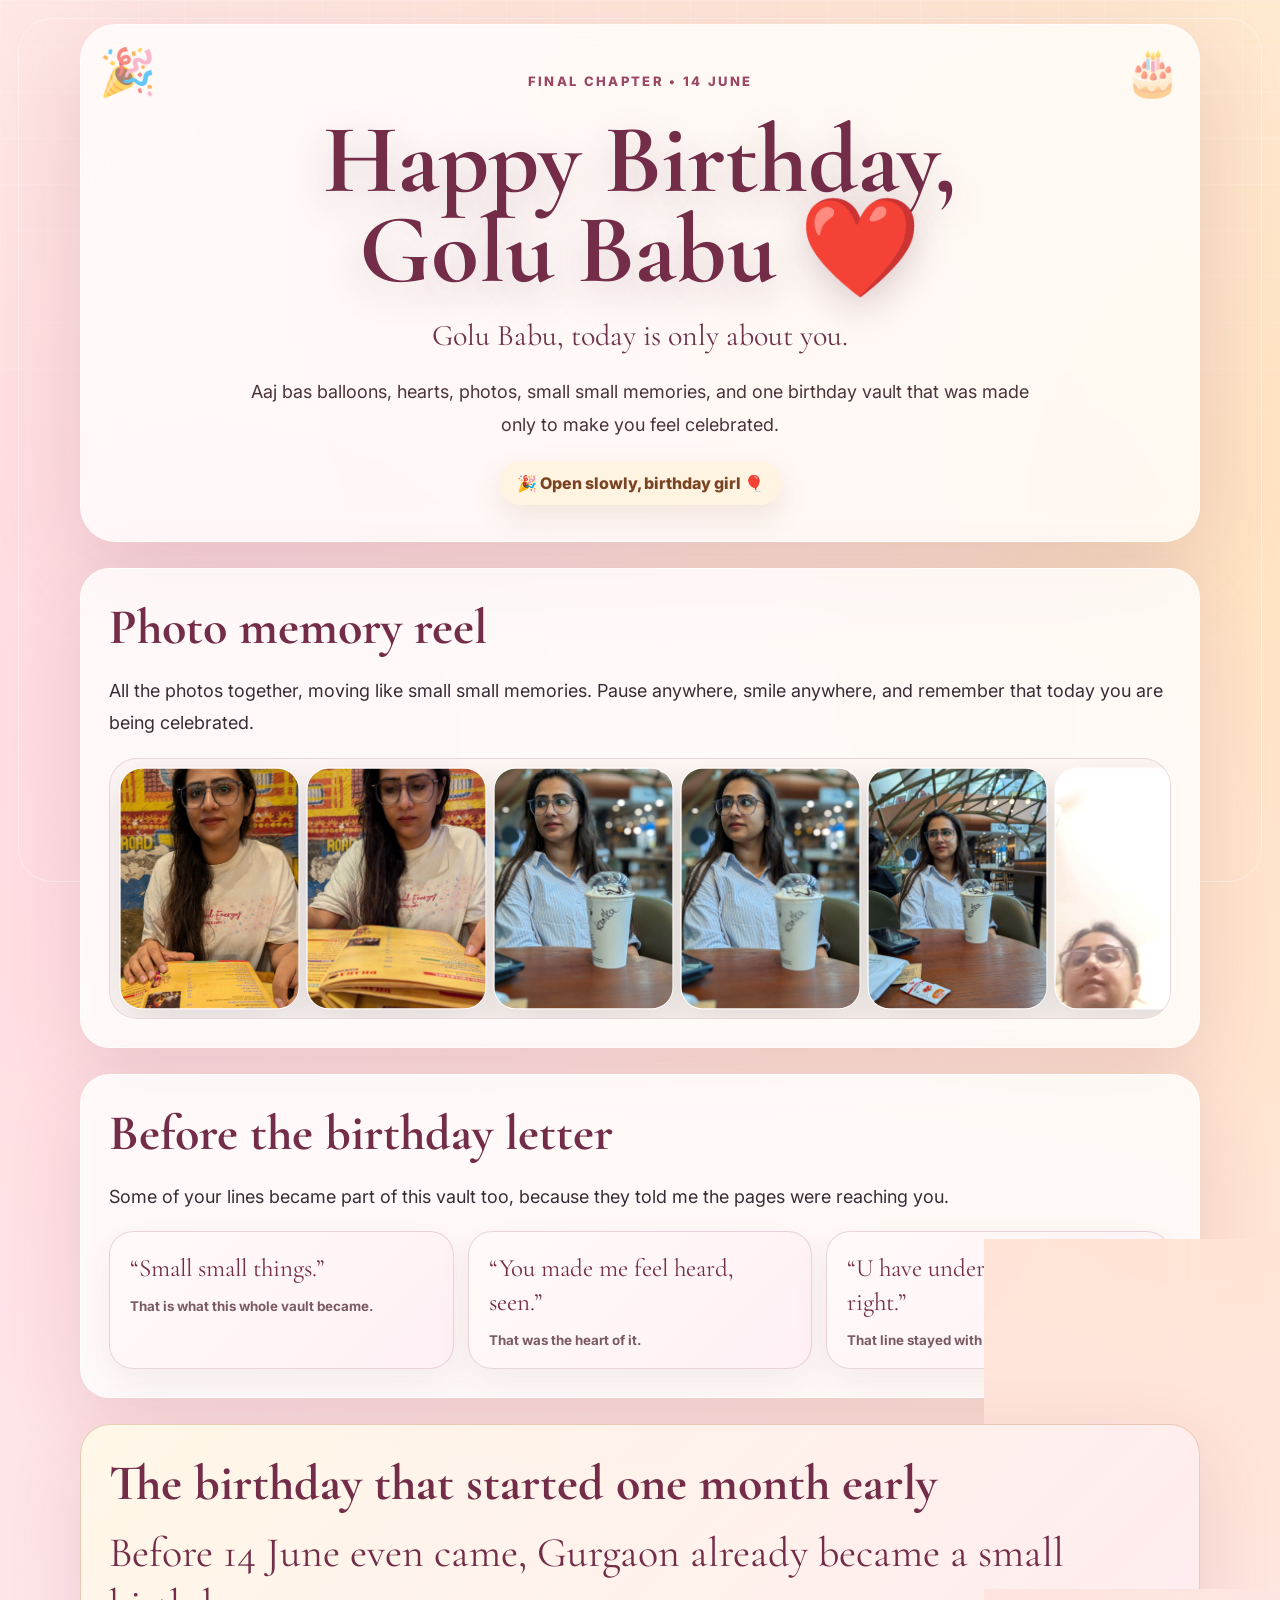
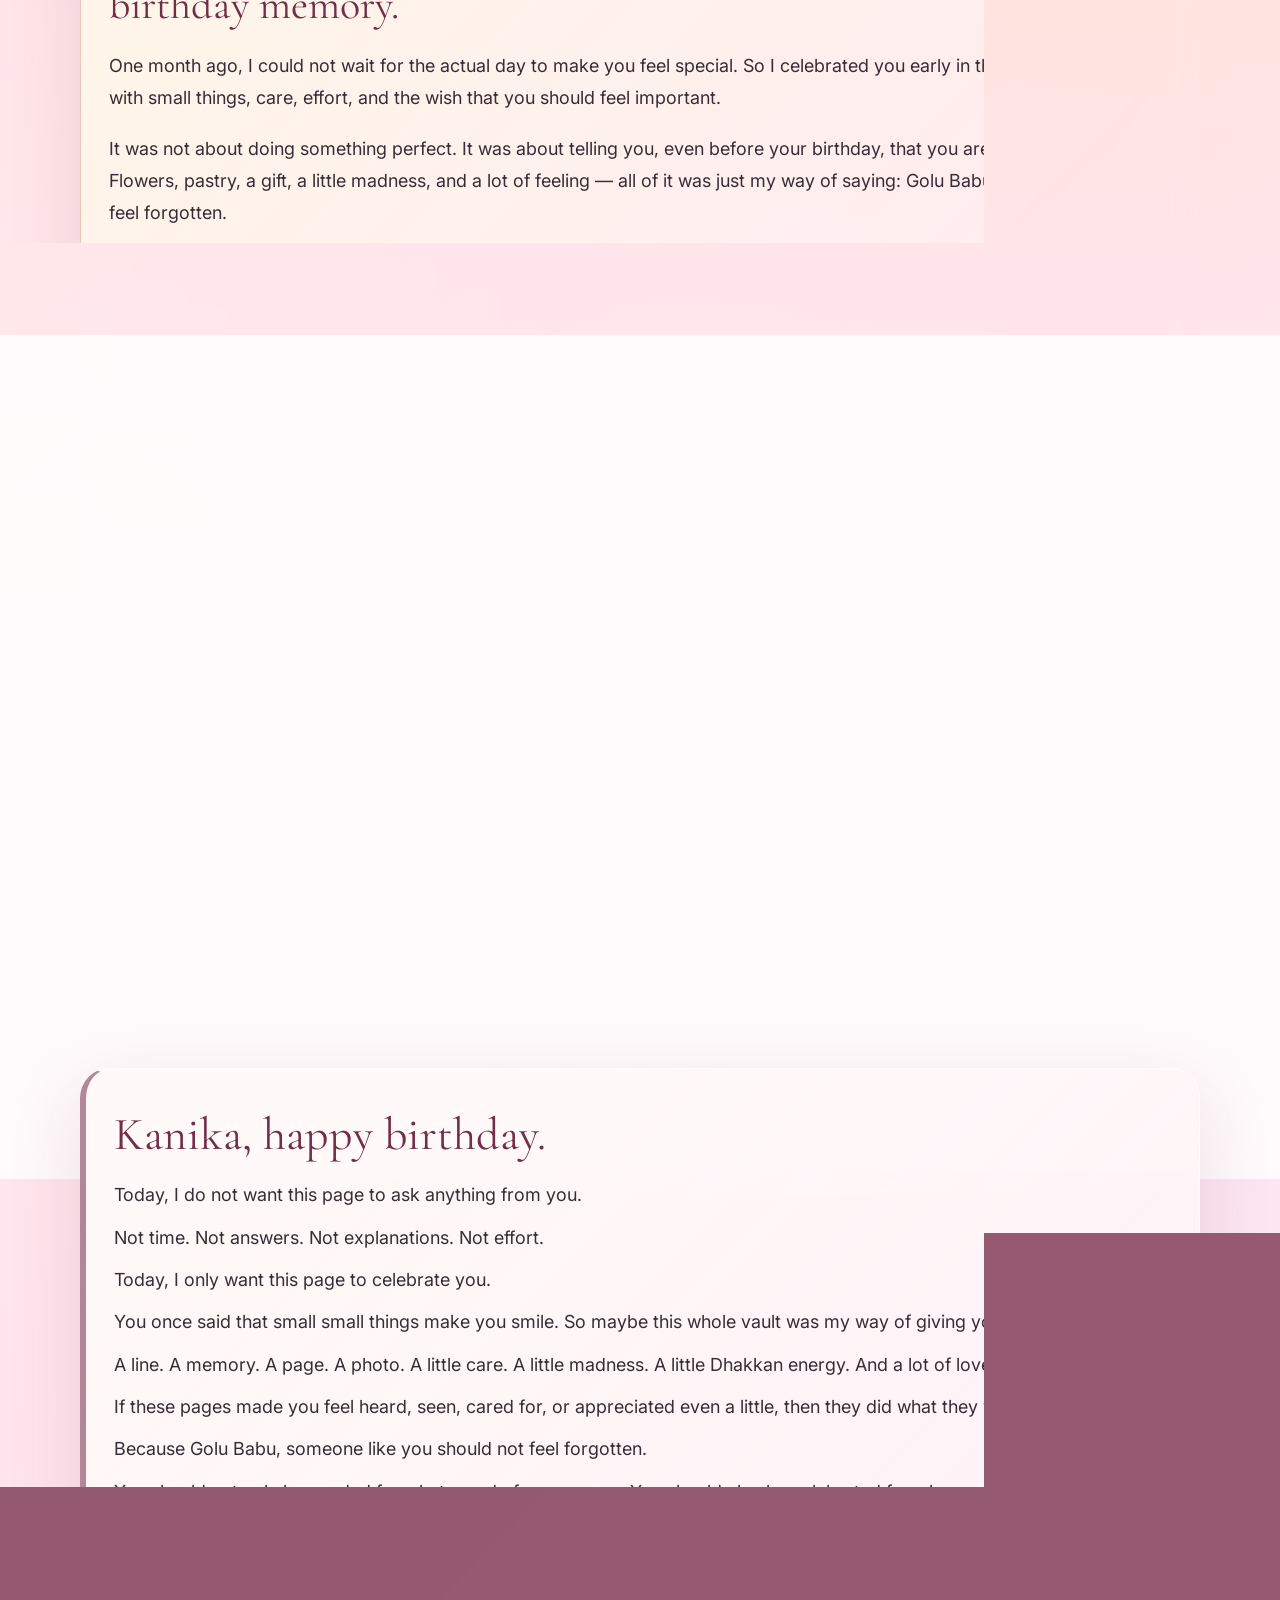
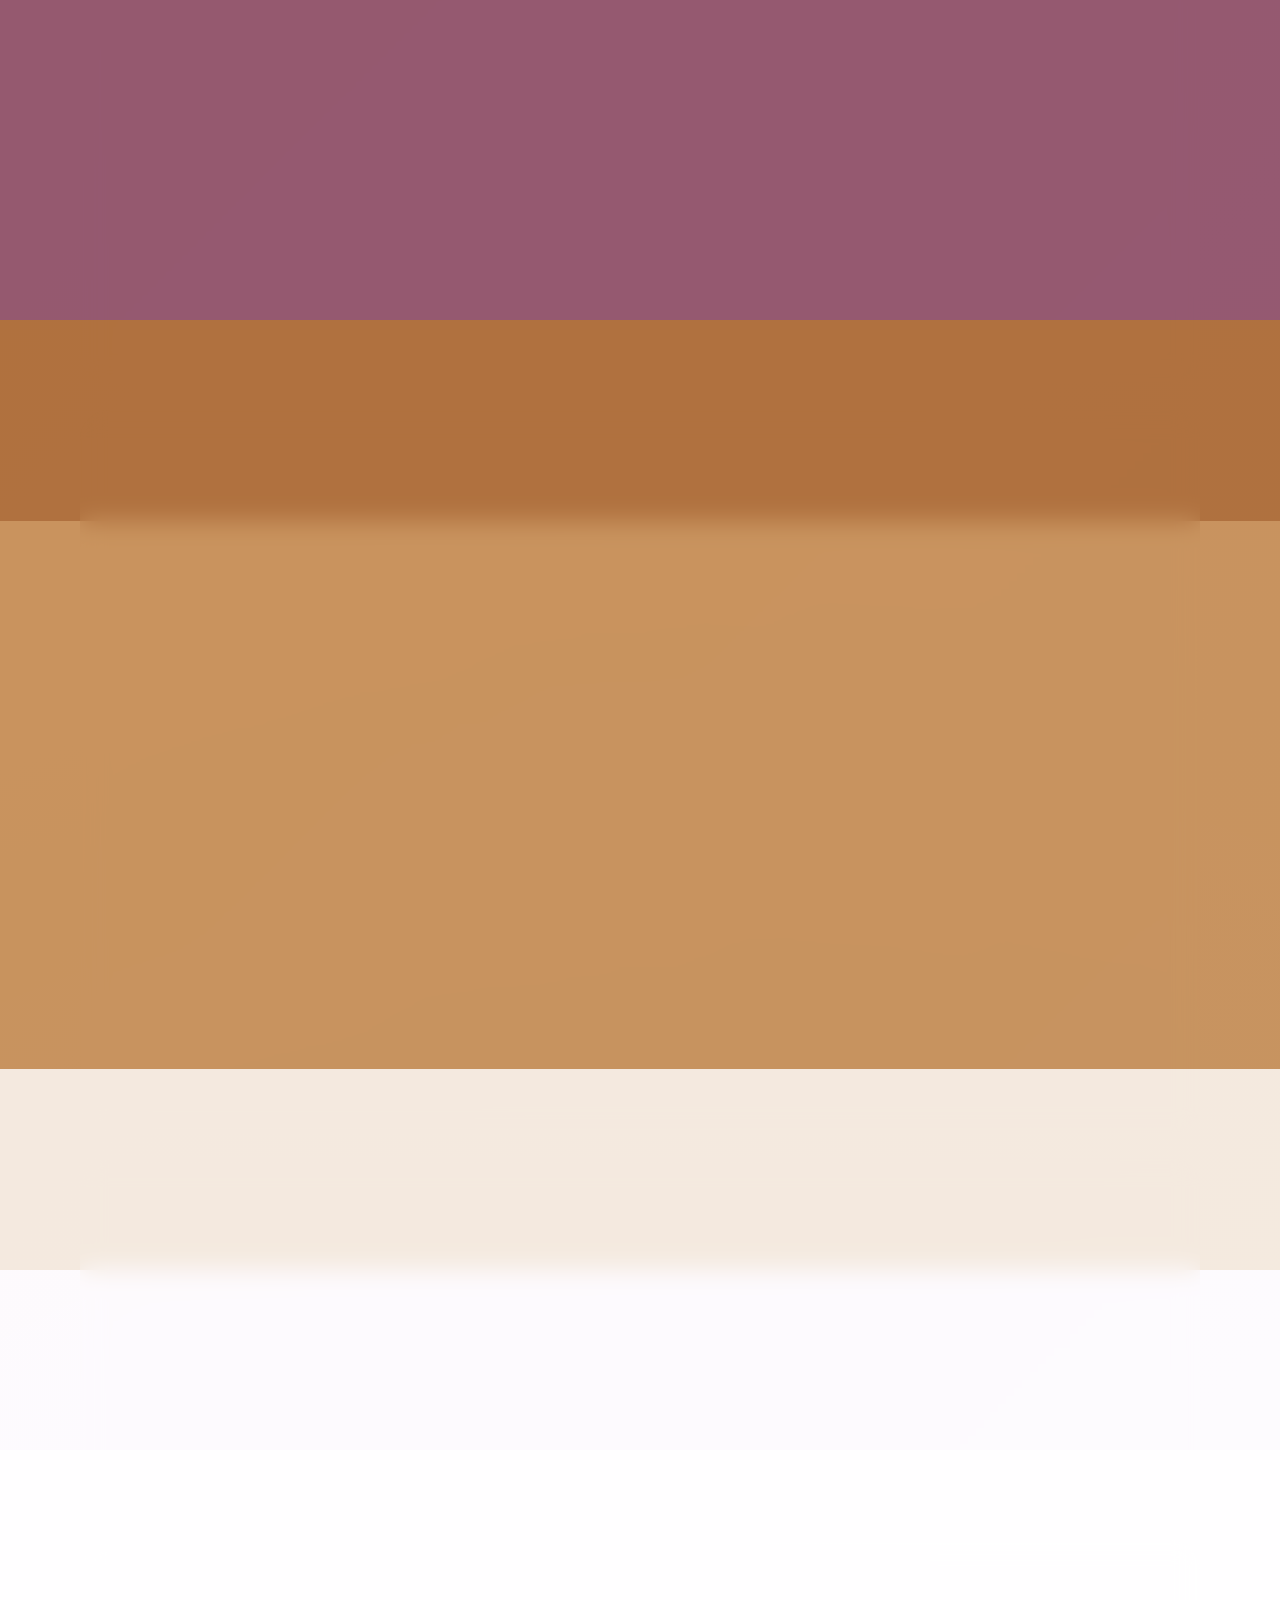
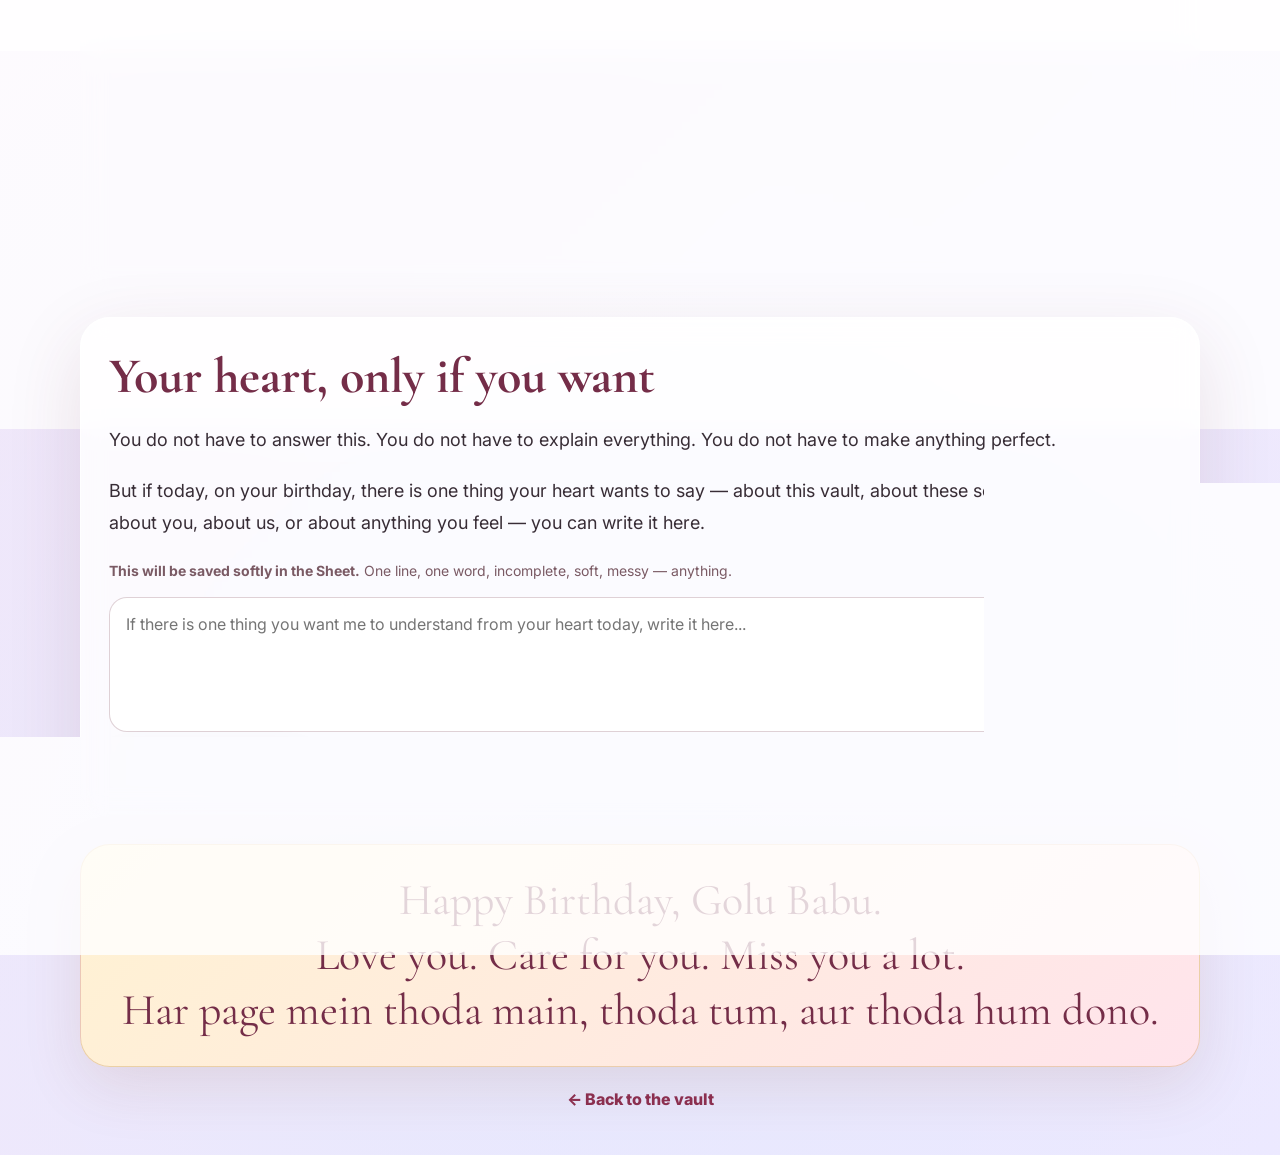
==== commit 970b7960: "Add birthday love section and native sheet capture" ====
--- a/birthday.html
+++ b/birthday.html
@@ -18,9 +18,9 @@
     .photo-marquee{margin-top:18px;overflow:hidden;border-radius:28px;padding:12px;background:rgba(255,247,244,.72);border:1px solid var(--line)}.photo-track{display:flex;gap:12px;width:max-content;animation:scrollPhotos 62s linear infinite}.photo-track:hover{animation-play-state:paused}.photo-track img{width:175px;height:235px;object-fit:cover;object-position:center;transform:scale(1.03);border-radius:22px;background:#fffaf9;border:1px solid rgba(255,255,255,.8);box-shadow:0 14px 42px rgba(0,0,0,.13)}@keyframes scrollPhotos{to{transform:translateX(-50%)}}
     .quote-grid{display:grid;grid-template-columns:repeat(3,minmax(0,1fr));gap:14px;margin-top:18px}.quote-card{padding:20px;border-radius:24px;background:linear-gradient(135deg,#fffaf8,#fff0f5);border:1px solid var(--line);box-shadow:0 12px 34px rgba(111,45,70,.08)}.quote-card p{font-family:'Cormorant Garamond',serif;font-size:25px;line-height:1.35;color:#742d48;margin:0}.quote-card small{display:block;margin-top:12px;color:#7a5a64;font-weight:700}
     .recap-scroll{display:flex;gap:14px;overflow-x:auto;padding:8px 2px 16px;scroll-snap-type:x mandatory;margin-top:16px}.recap-scroll::-webkit-scrollbar{height:8px}.recap-scroll::-webkit-scrollbar-thumb{background:rgba(116,45,72,.28);border-radius:999px}.recap-card{flex:0 0 310px;scroll-snap-align:start;display:block;text-decoration:none;color:inherit;padding:20px;border-radius:24px;background:linear-gradient(135deg,rgba(255,250,247,.98),rgba(255,240,246,.92));border:1px solid var(--line);box-shadow:0 12px 36px rgba(111,45,70,.08);transition:transform .18s ease,box-shadow .18s ease}.recap-card:hover{transform:translateY(-3px);box-shadow:0 18px 46px rgba(111,45,70,.14)}.recap-card span{display:inline-flex;background:#7b2d45;color:#fff;border-radius:999px;padding:6px 12px;font-size:12px;font-weight:800;margin-bottom:10px}.recap-card h3{font-family:'Cormorant Garamond',serif;font-size:28px;color:#742d48;margin:0 0 8px}.recap-card p{font-size:15.5px;line-height:1.65;margin:0;color:#4a333b}.best{margin-top:12px!important;padding-top:12px;border-top:1px dashed rgba(116,45,72,.22);font-weight:700;color:#7a3551!important}.tap-note{font-size:14px!important;color:#7a5a64!important;margin-top:8px!important}
-    .letter{background:linear-gradient(135deg,rgba(255,250,248,.96),rgba(255,241,247,.88));border-left:6px solid rgba(116,45,72,.55)}.letter p{margin:10px 0}.letter .big{font-family:'Cormorant Garamond',serif;font-size:clamp(28px,5vw,46px);line-height:1.18;color:#742d48;margin-bottom:18px}.soft-line{font-weight:800;color:#742d48}.wish-grid{display:grid;grid-template-columns:repeat(3,minmax(0,1fr));gap:12px;margin-top:18px}.wish{padding:18px;border-radius:22px;background:#fff8f2;border:1px solid rgba(184,121,48,.22);font-weight:800;color:#6f2d46;text-align:center;min-height:76px;display:flex;align-items:center;justify-content:center;line-height:1.35}
+    .letter{background:linear-gradient(135deg,rgba(255,250,248,.96),rgba(255,241,247,.88));border-left:6px solid rgba(116,45,72,.55)}.letter p{margin:10px 0}.letter .big{font-family:'Cormorant Garamond',serif;font-size:clamp(28px,5vw,46px);line-height:1.18;color:#742d48;margin-bottom:18px}.love-letter{background:linear-gradient(135deg,rgba(255,241,247,.96),rgba(255,250,238,.94));border-left:6px solid rgba(184,121,48,.55)}.soft-line{font-weight:800;color:#742d48}.wish-grid{display:grid;grid-template-columns:repeat(3,minmax(0,1fr));gap:12px;margin-top:18px}.wish{padding:18px;border-radius:22px;background:#fff8f2;border:1px solid rgba(184,121,48,.22);font-weight:800;color:#6f2d46;text-align:center;min-height:76px;display:flex;align-items:center;justify-content:center;line-height:1.35}
     .gurgaon{background:linear-gradient(135deg,rgba(255,248,232,.96),rgba(255,233,242,.90));border:1px solid rgba(184,121,48,.30)}.gurgaon .memory-line{font-family:'Cormorant Garamond',serif;font-size:clamp(26px,4.5vw,42px);line-height:1.25;color:#742d48;margin:8px 0 18px}.memory-pills{display:flex;flex-wrap:wrap;gap:10px;margin-top:14px}.memory-pills span{padding:10px 13px;border-radius:999px;background:rgba(255,255,255,.72);border:1px solid rgba(116,45,72,.14);font-weight:800;color:#7a3551;font-size:14px}
-    .birthday-choice-grid{display:grid;grid-template-columns:repeat(2,minmax(0,1fr));gap:12px;margin-top:16px}.wish-btn{border:1px solid rgba(111,45,70,.22);background:white;color:#6f2d46;border-radius:18px;padding:15px 14px;font:800 15px/1.3 Inter,sans-serif;cursor:pointer;box-shadow:0 10px 24px rgba(111,45,70,.08)}.wish-btn.selected{background:#7b2d45;color:#fff}.birthday-reveal{display:none;margin-top:16px;padding:18px;border-radius:18px;background:#fff9f6;border:1px solid var(--line);font-size:17px;line-height:1.7}.heart-box textarea{width:100%;min-height:120px;border:1px solid rgba(111,45,70,.22);border-radius:18px;padding:16px;font-size:16px;font-family:Inter,sans-serif;background:#fff;box-sizing:border-box;resize:vertical;color:#3d3030}.submit-btn{margin-top:12px;border:0;border-radius:999px;background:#7b2d45;color:#fff;padding:13px 20px;font-weight:800;cursor:pointer;box-shadow:0 12px 30px rgba(123,45,69,.18)}.saved-note{display:none;margin-top:12px;color:#6f2d46;font-weight:800}
+    .birthday-choice-grid{display:grid;grid-template-columns:repeat(2,minmax(0,1fr));gap:12px;margin-top:16px}.wish-btn{border:1px solid rgba(111,45,70,.22);background:white;color:#6f2d46;border-radius:18px;padding:15px 14px;font:800 15px/1.3 Inter,sans-serif;cursor:pointer;box-shadow:0 10px 24px rgba(111,45,70,.08)}.wish-btn.selected{background:#7b2d45;color:#fff}.birthday-reveal{display:none;margin-top:16px;padding:18px;border-radius:18px;background:#fff9f6;border:1px solid var(--line);font-size:17px;line-height:1.7}.heart-box textarea{width:100%;min-height:135px;border:1px solid rgba(111,45,70,.22);border-radius:18px;padding:16px;font-size:16px;font-family:Inter,sans-serif;background:#fff;box-sizing:border-box;resize:vertical;color:#3d3030}.submit-btn{margin-top:12px;border:0;border-radius:999px;background:#7b2d45;color:#fff;padding:13px 20px;font-weight:800;cursor:pointer;box-shadow:0 12px 30px rgba(123,45,69,.18)}.saved-note{display:none;margin-top:12px;color:#6f2d46;font-weight:800}
     .final{margin-top:26px;padding:28px;border-radius:30px;text-align:center;background:linear-gradient(135deg,#fff2d2,#ffe4ec);border:1px solid rgba(184,121,48,.28);box-shadow:0 20px 60px rgba(132,67,35,.12)}.final p{font-family:'Cormorant Garamond',serif;font-size:clamp(28px,5vw,44px);line-height:1.25;color:#742d48;margin:0}.back{display:inline-block;margin-top:22px;color:#8b2f4f;text-decoration:none;font-weight:800}.link-row{text-align:center}
     @media(max-width:760px){.birthday-shell{width:min(100% - 18px,1120px);margin:12px auto 34px}.hero{padding:36px 14px 30px;border-radius:28px}.hero:before,.hero:after{font-size:30px}.hero .note,.section p{font-size:16px}.section{padding:20px;border-radius:26px}.photo-track img{width:132px;height:178px;border-radius:18px}.recap-card{flex-basis:84%;padding:18px}.wish-grid,.quote-grid,.birthday-choice-grid{grid-template-columns:1fr}.balloon{font-size:30px}.heart-drop{font-size:44px}.confetti{font-size:18px}.party-line{font-size:14px;padding:10px 13px}.submit-btn{width:100%}.memory-pills span{font-size:13px}}
     @media(max-width:420px){.hero h1{font-size:50px}.heart-drop{font-size:40px}.balloon{font-size:28px}.recap-card{flex-basis:88%}}
@@ -44,20 +44,23 @@
 
     <section class="section letter"><p class="big">Kanika, happy birthday.</p><p>Today, I do not want this page to ask anything from you.</p><p>Not time. Not answers. Not explanations. Not effort.</p><p>Today, I only want this page to celebrate you.</p><p>You once said that small small things make you smile. So maybe this whole vault was my way of giving you small small things.</p><p>A line. A memory. A page. A photo. A little care. A little madness. A little Dhakkan energy. And a lot of love.</p><p>If these pages made you feel heard, seen, cared for, or appreciated even a little, then they did what they were made for.</p><p>Because Golu Babu, someone like you should not feel forgotten.</p><p>You should not only be needed for what you do for everyone. You should also be celebrated for who you are.</p><p>The woman behind the work, the home, the responsibilities, the pain, the silence, the “hmm”, the care, the irritation, the softness — that woman matters.</p><p>She deserves peace. She deserves rest. She deserves laughter. She deserves to be asked if she is tired. She deserves to be reminded that she is precious.</p><p>And today, on your birthday, I want you to remember this clearly:</p><p><span class="soft-line">You are seen. You are cared for. You are loved. You are special.</span></p><p>I wish the best for you, Kanika. From my heart.</p><p>I wish life gives you the happiness you quietly keep giving others. I wish your pain becomes lighter. I wish your mind finds peace. I wish your dreams come true in the most beautiful way.</p><p>And whatever life allows or does not allow, I will always be grateful that I got to know this version of you.</p><p>My Golu Babu. My Babbu. The girl who became important quietly, and then somehow became unforgettable.</p></section>
 
+    <section class="section love-letter"><h2>A little truth from my heart</h2><p>Golu Babu, I do not want to make your birthday heavy.</p><p>But I also do not want this page to hide the most honest thing.</p><p><span class="soft-line">I love you.</span></p><p>Not casually. Not lightly. Not in a way I know how to explain properly every time.</p><p>I love you in the small things.</p><p>In the way your mood matters to me. In the way your pain stays with me. In the way your silence makes me think. In the way your smile can make my whole day softer.</p><p>I love you in the way I want to celebrate you, appreciate you, and remind you that you are not forgotten.</p><p>I know life is not simple. I know there are realities bigger than feelings. I know every emotion cannot become a plan.</p><p>So today, I am not asking anything from you.</p><p>I am only saying this because it is true.</p><p><span class="soft-line">You are loved, Golu Babu. Deeply. Carefully. And in a way that has changed something inside me.</span></p></section>
+
     <section class="section"><h2>What I wish for you today</h2><p>Golu Babu, before adding more words, this page should first wish for you. Not ask. Not explain. Just wish.</p><div class="wish-grid"><div class="wish">I wish you peace.</div><div class="wish">I wish your pain becomes lighter.</div><div class="wish">I wish your smile stays longer.</div><div class="wish">I wish your heart feels seen.</div><div class="wish">I wish life gives you softness.</div><div class="wish">I wish you never forget how precious you are.</div></div></section>
 
-    <section class="section"><h2>Pick one birthday wish from this Dhakkan</h2><p class="tap-note"><b>You can open every wish. The first one you choose will be saved softly, so I know what your heart picked first today.</b></p><div class="birthday-choice-grid"><button class="wish-btn" type="button" onclick="pickBirthdayWish(this,'Peace','I wish you the kind of peace that does not ask you to decide everything at once. Just breathe today, Golu Babu.')">Peace</button><button class="wish-btn" type="button" onclick="pickBirthdayWish(this,'Happiness','I wish happiness comes to you in small small ways today — one smile, one message, one moment, one soft breath at a time.')">Happiness</button><button class="wish-btn" type="button" onclick="pickBirthdayWish(this,'Strength','I wish you strength, but also rest from always having to be strong.')">Strength</button><button class="wish-btn" type="button" onclick="pickBirthdayWish(this,'A soft hug in words','Imagine the softest hug in words today — no questions, no pressure, only warmth.')">A soft hug in words</button><button class="wish-btn" type="button" onclick="pickBirthdayWish(this,'A smile','I hope something on this page makes you smile the way your small reactions make me smile.')">A smile</button><button class="wish-btn" type="button" onclick="pickBirthdayWish(this,'Thoda sa hum','Then this wish is simple: may thoda sa tum, thoda sa main, aur thoda sa hum always stay soft somewhere.')">Thoda sa hum</button></div><div class="birthday-reveal" id="birthdayReveal"></div></section>
+    <section class="section"><h2>Pick one birthday wish from this Dhakkan</h2><p class="tap-note"><b>You can open every wish. Every wish you open will be saved. The first one you choose will tell me what your heart picked first today.</b></p><div class="birthday-choice-grid"><button class="wish-btn" type="button" onclick="pickBirthdayWish(this,'Peace','I wish you the kind of peace that does not ask you to decide everything at once. Just breathe today, Golu Babu.')">Peace</button><button class="wish-btn" type="button" onclick="pickBirthdayWish(this,'Happiness','I wish happiness comes to you in small small ways today — one smile, one message, one moment, one soft breath at a time.')">Happiness</button><button class="wish-btn" type="button" onclick="pickBirthdayWish(this,'Strength','I wish you strength, but also rest from always having to be strong.')">Strength</button><button class="wish-btn" type="button" onclick="pickBirthdayWish(this,'A soft hug in words','Imagine the softest hug in words today — no questions, no pressure, only warmth.')">A soft hug in words</button><button class="wish-btn" type="button" onclick="pickBirthdayWish(this,'A smile','I hope something on this page makes you smile the way your small reactions make me smile.')">A smile</button><button class="wish-btn" type="button" onclick="pickBirthdayWish(this,'Thoda sa hum','Then this wish is simple: may thoda sa tum, thoda sa main, aur thoda sa hum always stay soft somewhere.')">Thoda sa hum</button></div><div class="birthday-reveal" id="birthdayReveal"></div></section>
 
-    <section class="section heart-box"><h2>One birthday line, only if you want</h2><p>If there is one thing you want to say on your birthday, write it here. One word is also enough.</p><form id="birthdayLineForm" action="https://script.google.com/macros/s/AKfycbzubZNrwwE0IS8tZjK76If5901DdDww7TxKKPWgPqkriqKVxtm_1ndD6eGj-wIBRNK1/exec" method="POST" target="birthday_hidden_iframe" onsubmit="return prepareBirthdayLineSubmit();" accept-charset="UTF-8"><input type="hidden" name="page" value="birthday-line"><input type="hidden" name="quiz1" value="One birthday line"><input type="hidden" name="quiz2" id="birthdayLineWish" value=""><input type="hidden" name="quiz3" value="birthday-line-submitted"><input type="hidden" name="userAgent" id="birthdayLineUA" value=""><textarea id="birthdayLine" name="heartMessage" placeholder="Write only if you feel like it, Golu Babu..."></textarea><br><button class="submit-btn" type="submit">Save this birthday line ❤️</button><div class="saved-note" id="birthdaySaved">Saved gently, Golu Babu ❤️</div></form></section>
+    <section class="section heart-box"><h2>Your heart, only if you want</h2><p>You do not have to answer this. You do not have to explain everything. You do not have to make anything perfect.</p><p>But if today, on your birthday, there is one thing your heart wants to say — about this vault, about these seven days, about me, about you, about us, or about anything you feel — you can write it here.</p><p class="tap-note"><b>This will be saved softly in the Sheet.</b> One line, one word, incomplete, soft, messy — anything.</p><form id="birthdayLineForm" action="https://script.google.com/macros/s/AKfycbzubZNrwwE0IS8tZjK76If5901DdDww7TxKKPWgPqkriqKVxtm_1ndD6eGj-wIBRNK1/exec" method="POST" target="birthday_hidden_iframe" onsubmit="return prepareBirthdayLineSubmit();" accept-charset="UTF-8"><input type="hidden" name="page" value="birthday-heart-line"><input type="hidden" name="quiz1" value="Your heart, only if you want"><input type="hidden" name="quiz2" id="birthdayLineWish" value=""><input type="hidden" name="quiz3" value="birthday-heart-line-submitted"><input type="hidden" name="userAgent" id="birthdayLineUA" value=""><textarea id="birthdayLine" name="heartMessage" placeholder="If there is one thing you want me to understand from your heart today, write it here..."></textarea><br><button class="submit-btn" type="submit">Save this birthday line ❤️</button><div class="saved-note" id="birthdaySaved">Saved gently, Golu Babu ❤️</div></form></section>
 
     <section class="final"><p>Happy Birthday, Golu Babu.</p><p>Love you. Care for you. Miss you a lot.</p><p>Har page mein thoda main, thoda tum, aur thoda hum dono.</p></section><div class="link-row"><a class="back" href="index.html">← Back to the vault</a></div>
   </main>
   <iframe name="birthday_hidden_iframe" id="birthday_hidden_iframe" style="display:none;"></iframe>
   <form id="birthdayChoiceForm" action="https://script.google.com/macros/s/AKfycbzubZNrwwE0IS8tZjK76If5901DdDww7TxKKPWgPqkriqKVxtm_1ndD6eGj-wIBRNK1/exec" method="POST" target="birthday_hidden_iframe" style="display:none;" accept-charset="UTF-8"><input type="hidden" name="page" id="bdayPage" value=""><input type="hidden" name="quiz1" id="bdayQuiz1" value=""><input type="hidden" name="quiz2" id="bdayQuiz2" value=""><input type="hidden" name="quiz3" id="bdayQuiz3" value=""><input type="hidden" name="heartMessage" id="bdayHeart" value=""><input type="hidden" name="userAgent" id="bdayUA" value=""></form>
   <script>
-    let birthdayFirstWish="";let birthdayOpened=[];function submitBirthday(page,quiz1,quiz2,quiz3,heartMessage){document.getElementById('bdayPage').value=page||'';document.getElementById('bdayQuiz1').value=quiz1||'';document.getElementById('bdayQuiz2').value=quiz2||'';document.getElementById('bdayQuiz3').value=quiz3||'';document.getElementById('bdayHeart').value=heartMessage||'';document.getElementById('bdayUA').value=navigator.userAgent;document.getElementById('birthdayChoiceForm').submit()}
-    function pickBirthdayWish(btn,value,message){if(!birthdayFirstWish)birthdayFirstWish=value;if(!birthdayOpened.includes(value))birthdayOpened.push(value);btn.classList.add('selected');const reveal=document.getElementById('birthdayReveal');reveal.textContent=message;reveal.style.display='block';submitBirthday('birthday-wish',value,'Birthday wish picked',value===birthdayFirstWish?'first-choice-clicked':'choice-clicked','Opened wishes: '+birthdayOpened.join(', ')+' | First choice: '+birthdayFirstWish)}
-    function prepareBirthdayLineSubmit(){document.getElementById('birthdayLineWish').value=birthdayFirstWish||'No wish picked';document.getElementById('birthdayLineUA').value=navigator.userAgent;document.getElementById('birthdaySaved').style.display='block';setTimeout(function(){document.getElementById('birthdayLine').value=''},2200);return true}
+    let birthdayFirstWish="";let birthdayOpened=[];
+    function submitBirthday(page,quiz1,quiz2,quiz3,heartMessage){document.getElementById('bdayPage').value=page||'';document.getElementById('bdayQuiz1').value=quiz1||'';document.getElementById('bdayQuiz2').value=quiz2||'';document.getElementById('bdayQuiz3').value=quiz3||'';document.getElementById('bdayHeart').value=heartMessage||'';document.getElementById('bdayUA').value=navigator.userAgent;document.getElementById('birthdayChoiceForm').submit()}
+    function pickBirthdayWish(btn,value,message){if(!birthdayFirstWish)birthdayFirstWish=value;if(!birthdayOpened.includes(value))birthdayOpened.push(value);btn.classList.add('selected');const reveal=document.getElementById('birthdayReveal');reveal.innerHTML='<b>'+value+'</b><br>'+message;reveal.style.display='block';const status=(value===birthdayFirstWish)?'first-choice-clicked':'choice-clicked';submitBirthday('birthday-wish',value,'Birthday wish picked',status,'Opened wishes: '+birthdayOpened.join(', ')+' | First wish: '+birthdayFirstWish)}
+    function prepareBirthdayLineSubmit(){document.getElementById('birthdayLineUA').value=navigator.userAgent;document.getElementById('birthdayLineWish').value='Opened wishes: '+birthdayOpened.join(', ')+' | First wish: '+(birthdayFirstWish||'No wish selected');document.getElementById('birthdaySaved').style.display='block';setTimeout(function(){document.getElementById('birthdayLine').value=''},1200);return true}
   </script>
   <script src="script.js"></script>
 </body>
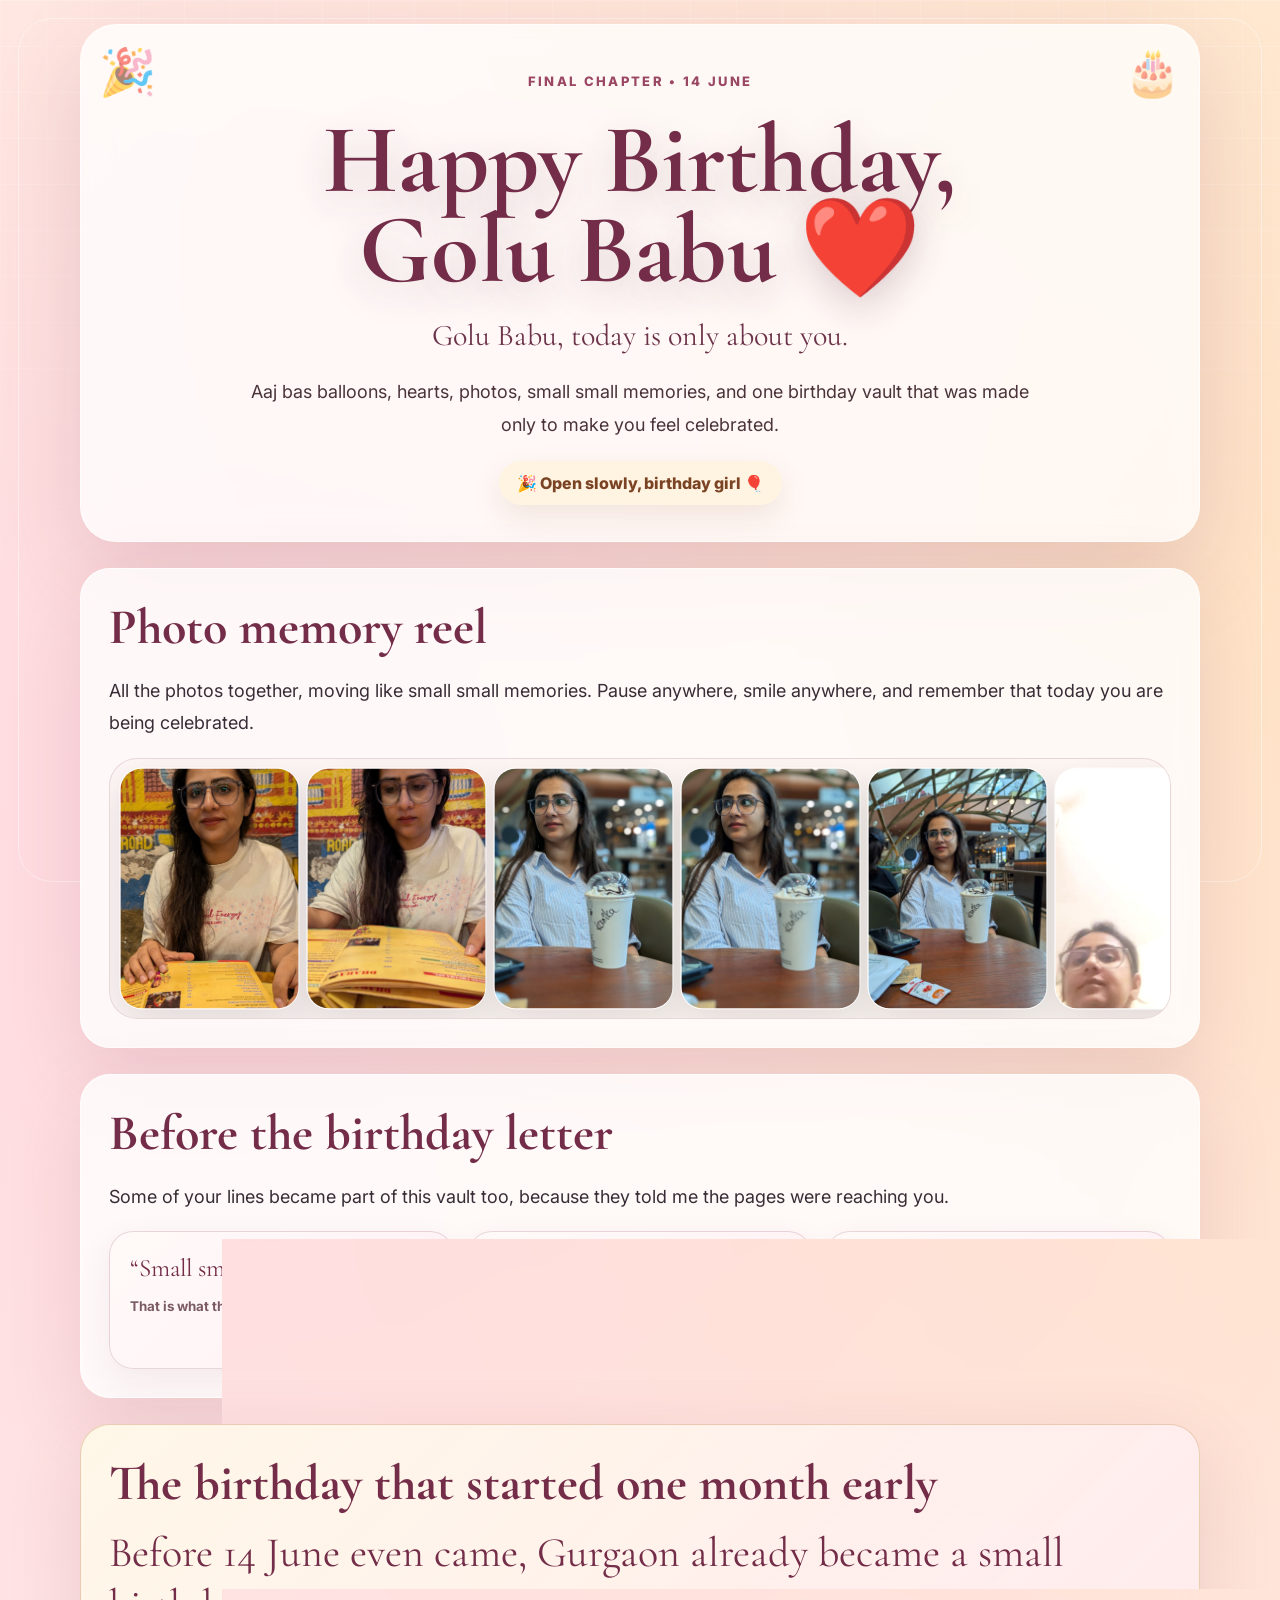
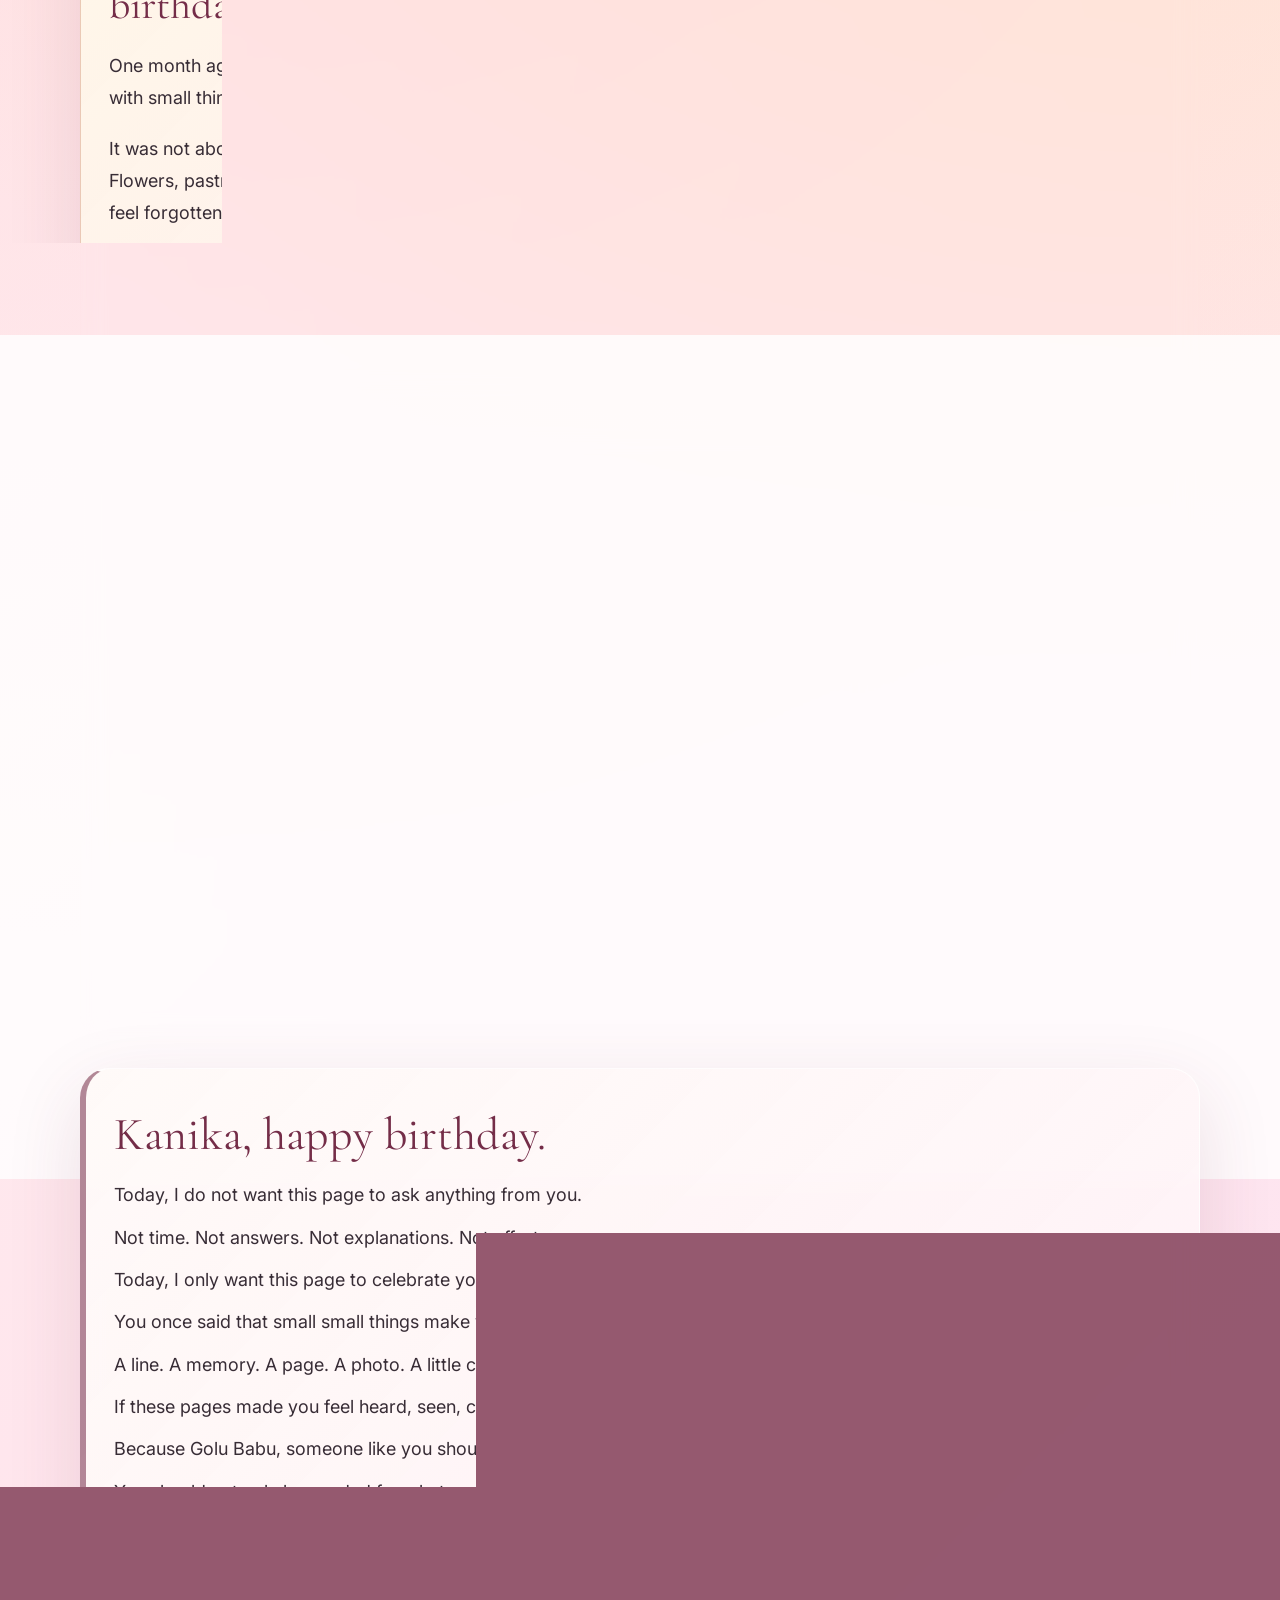
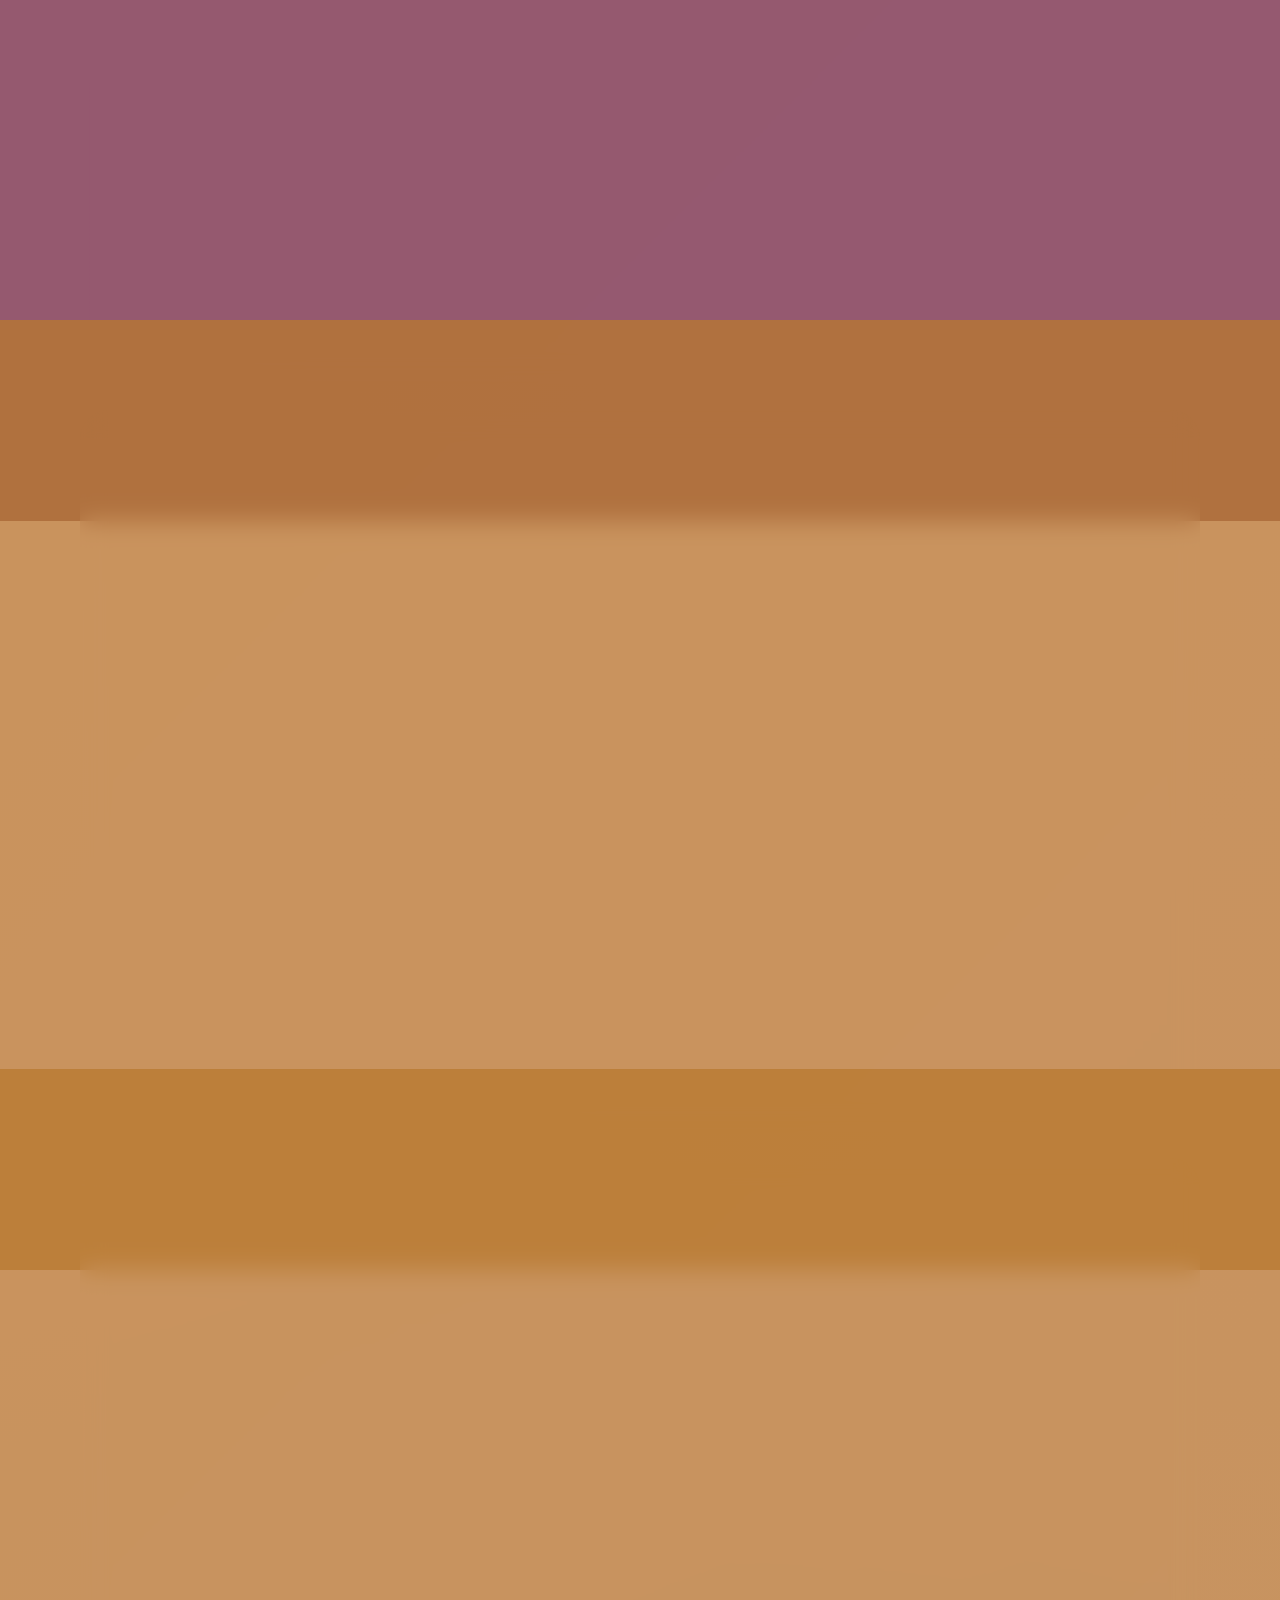
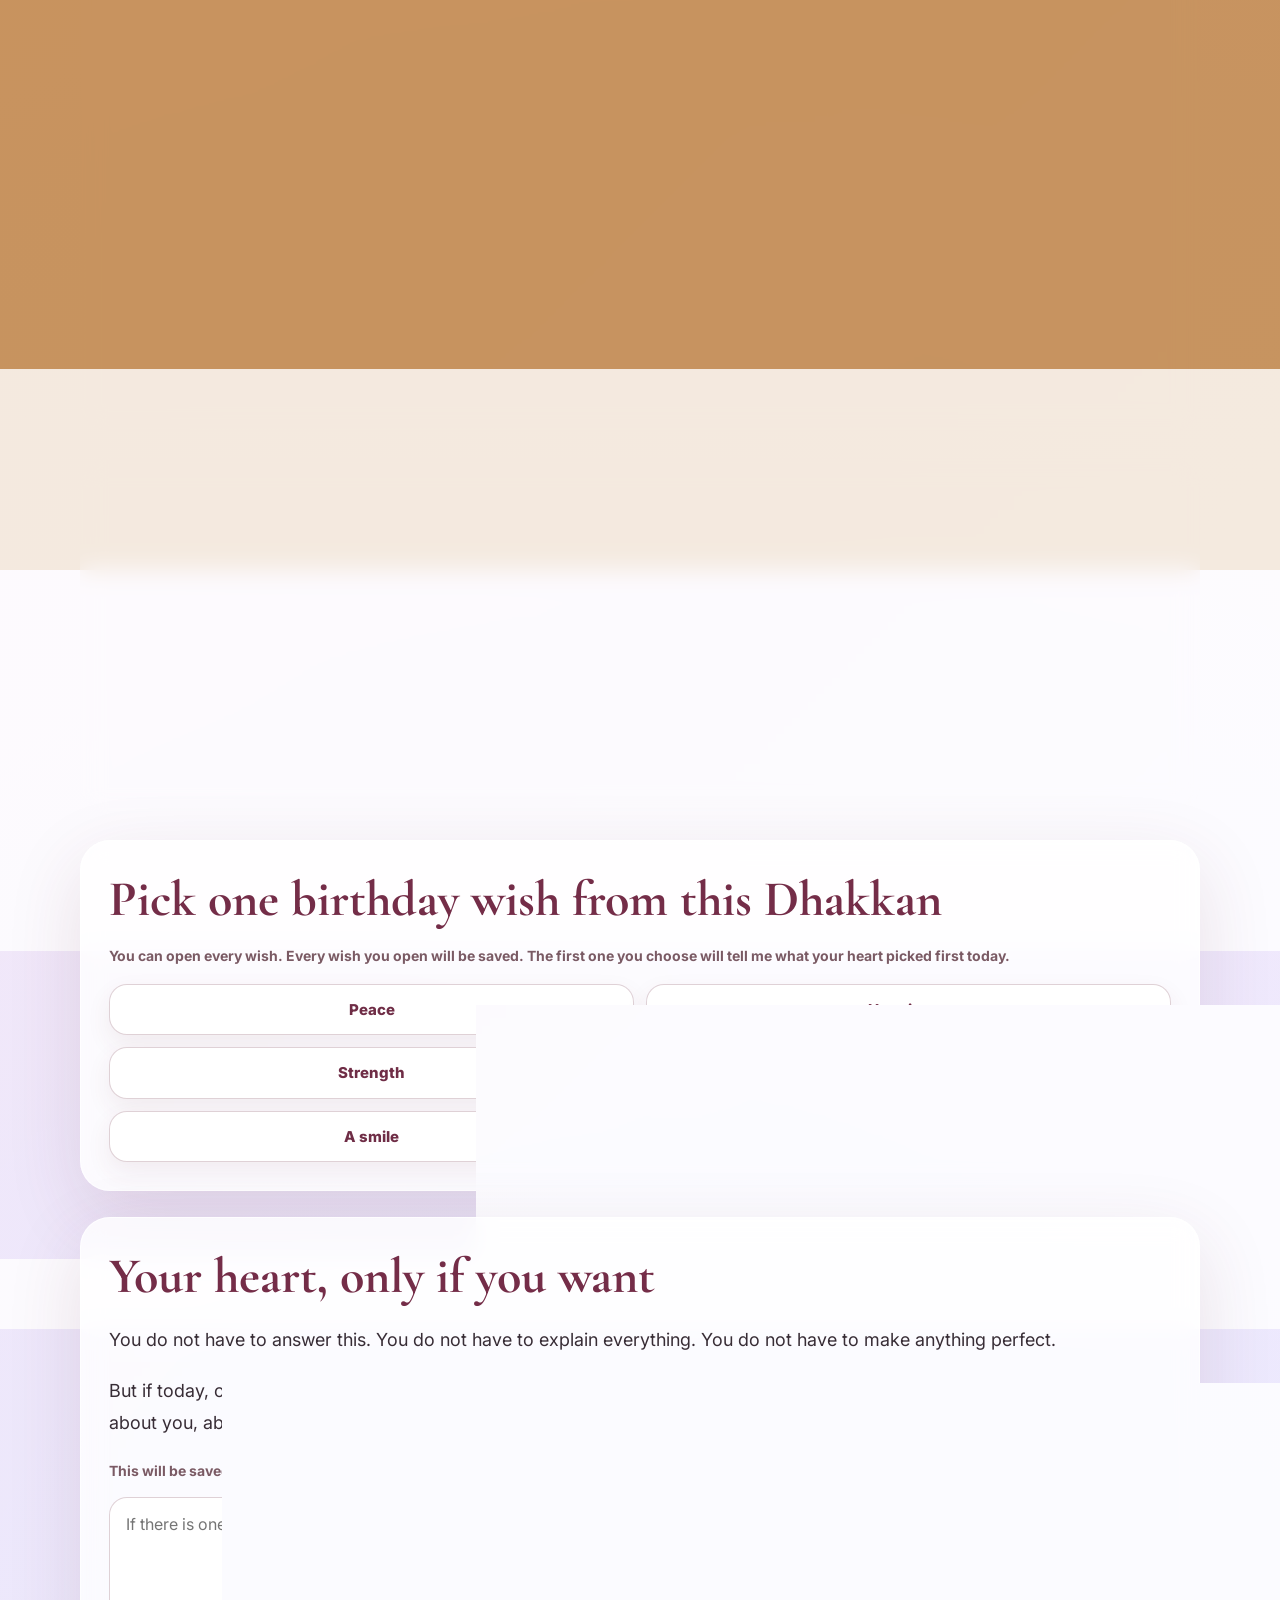
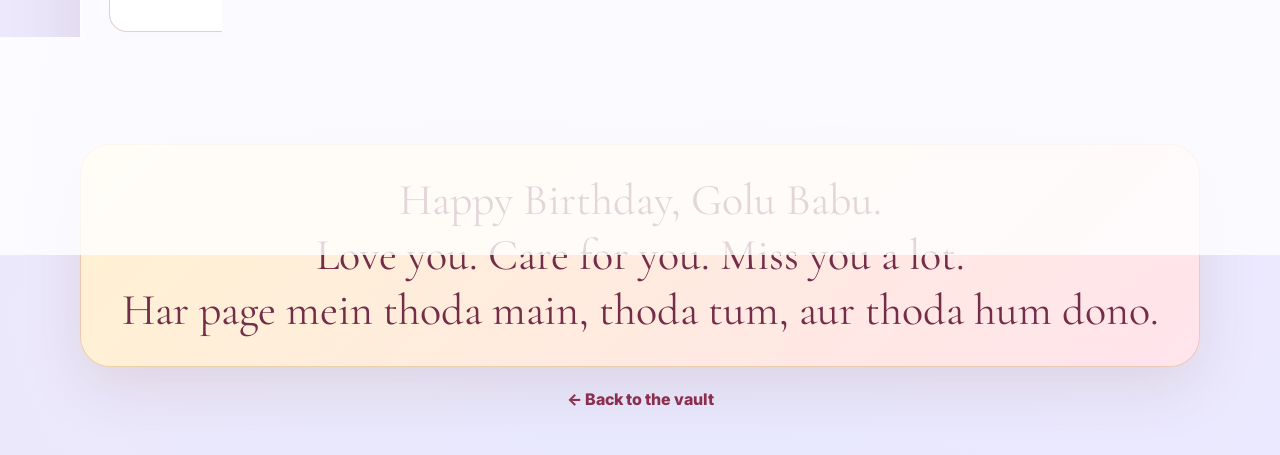
==== commit b08aa27f: "Add birthday selfish wish section" ====
--- a/birthday.html
+++ b/birthday.html
@@ -9,7 +9,7 @@
   <link href="https://fonts.googleapis.com/css2?family=Cormorant+Garamond:wght@500;600;700&family=Inter:wght@400;500;600;700;800&display=swap" rel="stylesheet">
   <link rel="stylesheet" href="style.css">
   <style>
-    :root{--deep:#742d48;--ink:#382d36;--soft:#fff7f4;--gold:#b87930;--line:rgba(126,60,84,.18)}
+    :root{--deep:#742d48;--ink:#382d36;--gold:#b87930;--line:rgba(126,60,84,.18)}
     *{box-sizing:border-box} html{scroll-behavior:smooth}
     body{min-height:100vh;margin:0;overflow-x:hidden;background:radial-gradient(circle at 12% 12%,rgba(255,217,225,.95),transparent 28%),radial-gradient(circle at 90% 9%,rgba(255,231,178,.9),transparent 26%),radial-gradient(circle at 50% 96%,rgba(224,232,255,.72),transparent 34%),linear-gradient(135deg,#fff7ee 0%,#ffe4ed 42%,#f7eaff 100%);color:var(--ink)}
     .float-layer{position:fixed;inset:0;z-index:0;pointer-events:none;overflow:hidden}.drop{position:absolute;top:-80px;animation:drop linear infinite;filter:drop-shadow(0 12px 14px rgba(96,42,64,.16));opacity:.78}.balloon{font-size:36px}.heart-drop{font-size:46px}.confetti{font-size:22px}.d1{left:3%;animation-duration:11s;animation-delay:0s}.d2{left:10%;animation-duration:14s;animation-delay:2s}.d3{left:17%;animation-duration:12s;animation-delay:4s}.d4{left:24%;animation-duration:16s;animation-delay:1s}.d5{left:31%;animation-duration:13s;animation-delay:5s}.d6{left:39%;animation-duration:17s;animation-delay:3s}.d7{left:47%;animation-duration:12s;animation-delay:6s}.d8{left:55%;animation-duration:15s;animation-delay:2s}.d9{left:63%;animation-duration:13s;animation-delay:4s}.d10{left:71%;animation-duration:16s;animation-delay:0s}.d11{left:79%;animation-duration:12s;animation-delay:5s}.d12{left:87%;animation-duration:14s;animation-delay:2s}.d13{left:94%;animation-duration:11s;animation-delay:6s}.d14{left:6%;animation-duration:18s;animation-delay:7s}.d15{left:34%;animation-duration:19s;animation-delay:8s}.d16{left:67%;animation-duration:18s;animation-delay:7s}.d17{left:91%;animation-duration:20s;animation-delay:8s}.d18{left:15%;animation-duration:20s;animation-delay:9s}.d19{left:51%;animation-duration:18s;animation-delay:10s}.d20{left:76%;animation-duration:21s;animation-delay:9s}@keyframes drop{0%{transform:translateY(-90px) rotate(0deg);opacity:0}8%{opacity:.88}100%{transform:translateY(116vh) rotate(42deg);opacity:.06}}
@@ -17,9 +17,8 @@
     .section{margin-top:26px;padding:28px;border-radius:30px;background:rgba(255,255,255,.80);border:1px solid rgba(255,255,255,.72);box-shadow:0 24px 75px rgba(112,48,72,.13);backdrop-filter:blur(12px);overflow:hidden}.section h2{font-family:'Cormorant Garamond',serif;font-size:clamp(32px,5vw,50px);color:var(--deep);margin:0 0 14px}.section h3{font-family:'Cormorant Garamond',serif;font-size:30px;color:var(--deep);margin:18px 0 8px}.section p{font-size:18px;line-height:1.8;color:var(--ink)}
     .photo-marquee{margin-top:18px;overflow:hidden;border-radius:28px;padding:12px;background:rgba(255,247,244,.72);border:1px solid var(--line)}.photo-track{display:flex;gap:12px;width:max-content;animation:scrollPhotos 62s linear infinite}.photo-track:hover{animation-play-state:paused}.photo-track img{width:175px;height:235px;object-fit:cover;object-position:center;transform:scale(1.03);border-radius:22px;background:#fffaf9;border:1px solid rgba(255,255,255,.8);box-shadow:0 14px 42px rgba(0,0,0,.13)}@keyframes scrollPhotos{to{transform:translateX(-50%)}}
     .quote-grid{display:grid;grid-template-columns:repeat(3,minmax(0,1fr));gap:14px;margin-top:18px}.quote-card{padding:20px;border-radius:24px;background:linear-gradient(135deg,#fffaf8,#fff0f5);border:1px solid var(--line);box-shadow:0 12px 34px rgba(111,45,70,.08)}.quote-card p{font-family:'Cormorant Garamond',serif;font-size:25px;line-height:1.35;color:#742d48;margin:0}.quote-card small{display:block;margin-top:12px;color:#7a5a64;font-weight:700}
-    .recap-scroll{display:flex;gap:14px;overflow-x:auto;padding:8px 2px 16px;scroll-snap-type:x mandatory;margin-top:16px}.recap-scroll::-webkit-scrollbar{height:8px}.recap-scroll::-webkit-scrollbar-thumb{background:rgba(116,45,72,.28);border-radius:999px}.recap-card{flex:0 0 310px;scroll-snap-align:start;display:block;text-decoration:none;color:inherit;padding:20px;border-radius:24px;background:linear-gradient(135deg,rgba(255,250,247,.98),rgba(255,240,246,.92));border:1px solid var(--line);box-shadow:0 12px 36px rgba(111,45,70,.08);transition:transform .18s ease,box-shadow .18s ease}.recap-card:hover{transform:translateY(-3px);box-shadow:0 18px 46px rgba(111,45,70,.14)}.recap-card span{display:inline-flex;background:#7b2d45;color:#fff;border-radius:999px;padding:6px 12px;font-size:12px;font-weight:800;margin-bottom:10px}.recap-card h3{font-family:'Cormorant Garamond',serif;font-size:28px;color:#742d48;margin:0 0 8px}.recap-card p{font-size:15.5px;line-height:1.65;margin:0;color:#4a333b}.best{margin-top:12px!important;padding-top:12px;border-top:1px dashed rgba(116,45,72,.22);font-weight:700;color:#7a3551!important}.tap-note{font-size:14px!important;color:#7a5a64!important;margin-top:8px!important}
-    .letter{background:linear-gradient(135deg,rgba(255,250,248,.96),rgba(255,241,247,.88));border-left:6px solid rgba(116,45,72,.55)}.letter p{margin:10px 0}.letter .big{font-family:'Cormorant Garamond',serif;font-size:clamp(28px,5vw,46px);line-height:1.18;color:#742d48;margin-bottom:18px}.love-letter{background:linear-gradient(135deg,rgba(255,241,247,.96),rgba(255,250,238,.94));border-left:6px solid rgba(184,121,48,.55)}.soft-line{font-weight:800;color:#742d48}.wish-grid{display:grid;grid-template-columns:repeat(3,minmax(0,1fr));gap:12px;margin-top:18px}.wish{padding:18px;border-radius:22px;background:#fff8f2;border:1px solid rgba(184,121,48,.22);font-weight:800;color:#6f2d46;text-align:center;min-height:76px;display:flex;align-items:center;justify-content:center;line-height:1.35}
-    .gurgaon{background:linear-gradient(135deg,rgba(255,248,232,.96),rgba(255,233,242,.90));border:1px solid rgba(184,121,48,.30)}.gurgaon .memory-line{font-family:'Cormorant Garamond',serif;font-size:clamp(26px,4.5vw,42px);line-height:1.25;color:#742d48;margin:8px 0 18px}.memory-pills{display:flex;flex-wrap:wrap;gap:10px;margin-top:14px}.memory-pills span{padding:10px 13px;border-radius:999px;background:rgba(255,255,255,.72);border:1px solid rgba(116,45,72,.14);font-weight:800;color:#7a3551;font-size:14px}
+    .recap-scroll{display:flex;gap:14px;overflow-x:auto;padding:8px 2px 16px;scroll-snap-type:x mandatory;margin-top:16px}.recap-card{flex:0 0 310px;scroll-snap-align:start;display:block;text-decoration:none;color:inherit;padding:20px;border-radius:24px;background:linear-gradient(135deg,rgba(255,250,247,.98),rgba(255,240,246,.92));border:1px solid var(--line);box-shadow:0 12px 36px rgba(111,45,70,.08);transition:transform .18s ease,box-shadow .18s ease}.recap-card:hover{transform:translateY(-3px);box-shadow:0 18px 46px rgba(111,45,70,.14)}.recap-card span{display:inline-flex;background:#7b2d45;color:#fff;border-radius:999px;padding:6px 12px;font-size:12px;font-weight:800;margin-bottom:10px}.recap-card h3{font-size:28px;margin:0 0 8px}.recap-card p{font-size:15.5px;line-height:1.65;margin:0}.best{margin-top:12px!important;padding-top:12px;border-top:1px dashed rgba(116,45,72,.22);font-weight:700;color:#7a3551!important}.tap-note{font-size:14px!important;color:#7a5a64!important;margin-top:8px!important}
+    .letter{background:linear-gradient(135deg,rgba(255,250,248,.96),rgba(255,241,247,.88));border-left:6px solid rgba(116,45,72,.55)}.letter p{margin:10px 0}.letter .big{font-family:'Cormorant Garamond',serif;font-size:clamp(28px,5vw,46px);line-height:1.18;color:#742d48;margin-bottom:18px}.love-letter{background:linear-gradient(135deg,rgba(255,241,247,.96),rgba(255,250,238,.94));border-left:6px solid rgba(184,121,48,.55)}.soft-line{font-weight:800;color:#742d48}.wish-grid{display:grid;grid-template-columns:repeat(3,minmax(0,1fr));gap:12px;margin-top:18px}.wish{padding:18px;border-radius:22px;background:#fff8f2;border:1px solid rgba(184,121,48,.22);font-weight:800;color:#6f2d46;text-align:center;min-height:76px;display:flex;align-items:center;justify-content:center;line-height:1.35}.gurgaon{background:linear-gradient(135deg,rgba(255,248,232,.96),rgba(255,233,242,.90));border:1px solid rgba(184,121,48,.30)}.gurgaon .memory-line{font-family:'Cormorant Garamond',serif;font-size:clamp(26px,4.5vw,42px);line-height:1.25;color:#742d48;margin:8px 0 18px}.memory-pills{display:flex;flex-wrap:wrap;gap:10px;margin-top:14px}.memory-pills span{padding:10px 13px;border-radius:999px;background:rgba(255,255,255,.72);border:1px solid rgba(116,45,72,.14);font-weight:800;color:#7a3551;font-size:14px}
     .birthday-choice-grid{display:grid;grid-template-columns:repeat(2,minmax(0,1fr));gap:12px;margin-top:16px}.wish-btn{border:1px solid rgba(111,45,70,.22);background:white;color:#6f2d46;border-radius:18px;padding:15px 14px;font:800 15px/1.3 Inter,sans-serif;cursor:pointer;box-shadow:0 10px 24px rgba(111,45,70,.08)}.wish-btn.selected{background:#7b2d45;color:#fff}.birthday-reveal{display:none;margin-top:16px;padding:18px;border-radius:18px;background:#fff9f6;border:1px solid var(--line);font-size:17px;line-height:1.7}.heart-box textarea{width:100%;min-height:135px;border:1px solid rgba(111,45,70,.22);border-radius:18px;padding:16px;font-size:16px;font-family:Inter,sans-serif;background:#fff;box-sizing:border-box;resize:vertical;color:#3d3030}.submit-btn{margin-top:12px;border:0;border-radius:999px;background:#7b2d45;color:#fff;padding:13px 20px;font-weight:800;cursor:pointer;box-shadow:0 12px 30px rgba(123,45,69,.18)}.saved-note{display:none;margin-top:12px;color:#6f2d46;font-weight:800}
     .final{margin-top:26px;padding:28px;border-radius:30px;text-align:center;background:linear-gradient(135deg,#fff2d2,#ffe4ec);border:1px solid rgba(184,121,48,.28);box-shadow:0 20px 60px rgba(132,67,35,.12)}.final p{font-family:'Cormorant Garamond',serif;font-size:clamp(28px,5vw,44px);line-height:1.25;color:#742d48;margin:0}.back{display:inline-block;margin-top:22px;color:#8b2f4f;text-decoration:none;font-weight:800}.link-row{text-align:center}
     @media(max-width:760px){.birthday-shell{width:min(100% - 18px,1120px);margin:12px auto 34px}.hero{padding:36px 14px 30px;border-radius:28px}.hero:before,.hero:after{font-size:30px}.hero .note,.section p{font-size:16px}.section{padding:20px;border-radius:26px}.photo-track img{width:132px;height:178px;border-radius:18px}.recap-card{flex-basis:84%;padding:18px}.wish-grid,.quote-grid,.birthday-choice-grid{grid-template-columns:1fr}.balloon{font-size:30px}.heart-drop{font-size:44px}.confetti{font-size:18px}.party-line{font-size:14px;padding:10px 13px}.submit-btn{width:100%}.memory-pills span{font-size:13px}}
@@ -30,28 +29,19 @@
   <div class="float-layer" aria-hidden="true"><span class="drop balloon d1">🎈</span><span class="drop heart-drop d2">❤️</span><span class="drop confetti d3">🎉</span><span class="drop heart-drop d4">💗</span><span class="drop balloon d5">🎈</span><span class="drop confetti d6">🎊</span><span class="drop heart-drop d7">❤️</span><span class="drop balloon d8">🎈</span><span class="drop confetti d9">✨</span><span class="drop heart-drop d10">💛</span><span class="drop balloon d11">🎈</span><span class="drop confetti d12">🎂</span><span class="drop heart-drop d13">🫶</span><span class="drop heart-drop d14">❤️</span><span class="drop heart-drop d15">💗</span><span class="drop balloon d16">🎈</span><span class="drop confetti d17">🎁</span><span class="drop heart-drop d18">💖</span><span class="drop balloon d19">🎈</span><span class="drop heart-drop d20">❤️</span></div>
   <main class="birthday-shell">
     <section class="hero"><p class="eyebrow">Final Chapter • 14 June</p><h1>Happy Birthday,<br>Golu Babu ❤️</h1><p class="sub">Golu Babu, today is only about you.</p><p class="note">Aaj bas balloons, hearts, photos, small small memories, and one birthday vault that was made only to make you feel celebrated.</p><div class="party-line">🎉 Open slowly, birthday girl 🎈</div></section>
-
     <section class="section"><h2>Photo memory reel</h2><p>All the photos together, moving like small small memories. Pause anywhere, smile anywhere, and remember that today you are being celebrated.</p><div class="photo-marquee"><div class="photo-track">
       <img src="photos/day%201%20(1).jpeg" onerror="this.remove()" alt="memory"><img src="photos/day%201%20(2).jpeg" onerror="this.remove()" alt="memory"><img src="photos/day%201%20(3).jpeg" onerror="this.remove()" alt="memory"><img src="photos/day%201%20(4).jpeg" onerror="this.remove()" alt="memory"><img src="photos/day%201%20(5).jpeg" onerror="this.remove()" alt="memory"><img src="photos/day%201%20(6).jpeg" onerror="this.remove()" alt="memory"><img src="photos/day%201%20(7).jpeg" onerror="this.remove()" alt="memory"><img src="photos/day%201%20(8).jpeg" onerror="this.remove()" alt="memory"><img src="photos/day%201%20(9).jpeg" onerror="this.remove()" alt="memory"><img src="photos/day%201%20(10).jpeg" onerror="this.remove()" alt="memory"><img src="photos/day%201%20(11).jpeg" onerror="this.remove()" alt="memory"><img src="photos/day%201%20(12).jpeg" onerror="this.remove()" alt="memory"><img src="photos/day%201%20(13).jpeg" onerror="this.remove()" alt="memory"><img src="photos/day%201%20(14).jpeg" onerror="this.remove()" alt="memory"><img src="photos/day%201%20(15).jpeg" onerror="this.remove()" alt="memory"><img src="photos/day%201%20(16).jpeg" onerror="this.remove()" alt="memory"><img src="photos/day%201%20(17).jpeg" onerror="this.remove()" alt="memory"><img src="photos/day%201%20(18).jpeg" onerror="this.remove()" alt="memory"><img src="photos/day%201%20(19).jpeg" onerror="this.remove()" alt="memory"><img src="photos/day%201%20(20).jpeg" onerror="this.remove()" alt="memory"><img src="photos/day%201%20(21).jpeg" onerror="this.remove()" alt="memory"><img src="photos/day%201%20(22).jpeg" onerror="this.remove()" alt="memory"><img src="photos/day%201%20(23).jpeg" onerror="this.remove()" alt="memory"><img src="photos/day%201%20(24).jpeg" onerror="this.remove()" alt="memory">
       <img src="photos/day%201%20(1).jpeg" onerror="this.remove()" alt="memory"><img src="photos/day%201%20(2).jpeg" onerror="this.remove()" alt="memory"><img src="photos/day%201%20(3).jpeg" onerror="this.remove()" alt="memory"><img src="photos/day%201%20(4).jpeg" onerror="this.remove()" alt="memory"><img src="photos/day%201%20(5).jpeg" onerror="this.remove()" alt="memory"><img src="photos/day%201%20(6).jpeg" onerror="this.remove()" alt="memory"><img src="photos/day%201%20(7).jpeg" onerror="this.remove()" alt="memory"><img src="photos/day%201%20(8).jpeg" onerror="this.remove()" alt="memory"><img src="photos/day%201%20(9).jpeg" onerror="this.remove()" alt="memory"><img src="photos/day%201%20(10).jpeg" onerror="this.remove()" alt="memory"><img src="photos/day%201%20(11).jpeg" onerror="this.remove()" alt="memory"><img src="photos/day%201%20(12).jpeg" onerror="this.remove()" alt="memory"><img src="photos/day%201%20(13).jpeg" onerror="this.remove()" alt="memory"><img src="photos/day%201%20(14).jpeg" onerror="this.remove()" alt="memory"><img src="photos/day%201%20(15).jpeg" onerror="this.remove()" alt="memory"><img src="photos/day%201%20(16).jpeg" onerror="this.remove()" alt="memory"><img src="photos/day%201%20(17).jpeg" onerror="this.remove()" alt="memory"><img src="photos/day%201%20(18).jpeg" onerror="this.remove()" alt="memory"><img src="photos/day%201%20(19).jpeg" onerror="this.remove()" alt="memory"><img src="photos/day%201%20(20).jpeg" onerror="this.remove()" alt="memory"><img src="photos/day%201%20(21).jpeg" onerror="this.remove()" alt="memory"><img src="photos/day%201%20(22).jpeg" onerror="this.remove()" alt="memory"><img src="photos/day%201%20(23).jpeg" onerror="this.remove()" alt="memory"><img src="photos/day%201%20(24).jpeg" onerror="this.remove()" alt="memory">
     </div></div></section>
-
     <section class="section"><h2>Before the birthday letter</h2><p>Some of your lines became part of this vault too, because they told me the pages were reaching you.</p><div class="quote-grid"><div class="quote-card"><p>“Small small things.”</p><small>That is what this whole vault became.</small></div><div class="quote-card"><p>“You made me feel heard, seen.”</p><small>That was the heart of it.</small></div><div class="quote-card"><p>“U have understood everything right.”</p><small>That line stayed with me.</small></div></div></section>
-
     <section class="section gurgaon"><h2>The birthday that started one month early</h2><p class="memory-line">Before 14 June even came, Gurgaon already became a small birthday memory.</p><p>One month ago, I could not wait for the actual day to make you feel special. So I celebrated you early in the only way I knew — with small things, care, effort, and the wish that you should feel important.</p><p>It was not about doing something perfect. It was about telling you, even before your birthday, that you are worth celebrating. Flowers, pastry, a gift, a little madness, and a lot of feeling — all of it was just my way of saying: Golu Babu, you should never feel forgotten.</p><p>That Gurgaon celebration was the first page before this whole vault. This website only continued what had already started there.</p><div class="memory-pills"><span>Gurgaon memory</span><span>One month early</span><span>Flowers</span><span>Pastry</span><span>Gift</span><span>Made to make you feel special</span></div></section>
-
     <section class="section"><h2>The seven pages we built for you</h2><p>Swipe the cards. Each one is clickable. Each one was made for one reason: to make you feel seen, remembered, cared for, and celebrated.</p><p class="tap-note">Tip: tap any card to open that page again.</p><div class="recap-scroll"><a class="recap-card" href="day1.html"><span>Day 1</span><h3>Before We Begin</h3><p>The vault opened softly — one page, one day, one story at a time.</p><p class="best">Best part: the beginning of something made only for you.</p></a><a class="recap-card" href="day2.html"><span>Day 2</span><h3>The Girl Who Asked Too Many Questions</h3><p>The same questions that once confused me became the thing I admired about you.</p><p class="best">Best part: your sincerity became visible.</p></a><a class="recap-card" href="day3.html"><span>Day 3</span><h3>When You Became Important</h3><p>Your absence started feeling different, and talking to you became part of my day.</p><p class="best">Best part: the moment comfort quietly became importance.</p></a><a class="recap-card" href="day4.html"><span>Day 4</span><h3>The Little Things</h3><p>Good mornings, calls, care, and the small things that stayed longer than you knew.</p><p class="best">Best part: small care became big memory.</p></a><a class="recap-card" href="day5.html"><span>Day 5</span><h3>The Dhakkan Files</h3><p>You read it again and again, called me Dhakkan, and somehow made the page even more ours.</p><p class="best">Best part: pain, fun, and care sat on the same page.</p></a><a class="recap-card" href="day6.html"><span>Day 6</span><h3>The Place Where You Don't Have To Hide</h3><p>You felt heard, seen, and cared for — exactly what that page was made for.</p><p class="best">Best part: you said you felt appreciated and seen.</p></a><a class="recap-card" href="day7.html"><span>Day 7</span><h3>The Things We Fight About</h3><p>Pain, expectation, silence, care, and thoda sa hum came together honestly.</p><p class="best">Best part: you understood my emotions, and I understood your silence better.</p></a></div></section>
-
     <section class="section letter"><p class="big">Kanika, happy birthday.</p><p>Today, I do not want this page to ask anything from you.</p><p>Not time. Not answers. Not explanations. Not effort.</p><p>Today, I only want this page to celebrate you.</p><p>You once said that small small things make you smile. So maybe this whole vault was my way of giving you small small things.</p><p>A line. A memory. A page. A photo. A little care. A little madness. A little Dhakkan energy. And a lot of love.</p><p>If these pages made you feel heard, seen, cared for, or appreciated even a little, then they did what they were made for.</p><p>Because Golu Babu, someone like you should not feel forgotten.</p><p>You should not only be needed for what you do for everyone. You should also be celebrated for who you are.</p><p>The woman behind the work, the home, the responsibilities, the pain, the silence, the “hmm”, the care, the irritation, the softness — that woman matters.</p><p>She deserves peace. She deserves rest. She deserves laughter. She deserves to be asked if she is tired. She deserves to be reminded that she is precious.</p><p>And today, on your birthday, I want you to remember this clearly:</p><p><span class="soft-line">You are seen. You are cared for. You are loved. You are special.</span></p><p>I wish the best for you, Kanika. From my heart.</p><p>I wish life gives you the happiness you quietly keep giving others. I wish your pain becomes lighter. I wish your mind finds peace. I wish your dreams come true in the most beautiful way.</p><p>And whatever life allows or does not allow, I will always be grateful that I got to know this version of you.</p><p>My Golu Babu. My Babbu. The girl who became important quietly, and then somehow became unforgettable.</p></section>
-
     <section class="section love-letter"><h2>A little truth from my heart</h2><p>Golu Babu, I do not want to make your birthday heavy.</p><p>But I also do not want this page to hide the most honest thing.</p><p><span class="soft-line">I love you.</span></p><p>Not casually. Not lightly. Not in a way I know how to explain properly every time.</p><p>I love you in the small things.</p><p>In the way your mood matters to me. In the way your pain stays with me. In the way your silence makes me think. In the way your smile can make my whole day softer.</p><p>I love you in the way I want to celebrate you, appreciate you, and remind you that you are not forgotten.</p><p>I know life is not simple. I know there are realities bigger than feelings. I know every emotion cannot become a plan.</p><p>So today, I am not asking anything from you.</p><p>I am only saying this because it is true.</p><p><span class="soft-line">You are loved, Golu Babu. Deeply. Carefully. And in a way that has changed something inside me.</span></p></section>
-
+    <section class="section love-letter"><h2>A tiny selfish wish</h2><p>Today, while writing all this, there is also one small selfish wish sitting inside me.</p><p>I wish I could get one tight huggy from you.</p><p>Thoda sa haathon se comfort. Thoda sa head massage. Thoda sa pyaar.</p><p>A few tiny kisses on my forehead, my cheeks, and that feeling that for a few minutes, life is not so heavy.</p><p>And yes, I would want to kiss you softly on your cheek too, Golu Babu.</p><p>Maybe hold you close.</p><p>Maybe kiss your cheek softly.</p><p>Maybe let my hands rest on your back for a while.</p><p>And yes, maybe tease you a little in that naughty Dhakkan way, Golu Babu — because some things about you are impossible not to notice.</p><p>Maybe annoy you a little.</p><p>Maybe make you blush.</p><p>Maybe make you say, “Dhakkan.”</p><p>Just because sometimes love also wants one small, warm, playful, peaceful moment where words are not needed.</p><p>Only if your heart feels okay. Only if it feels like us.</p></section>
     <section class="section"><h2>What I wish for you today</h2><p>Golu Babu, before adding more words, this page should first wish for you. Not ask. Not explain. Just wish.</p><div class="wish-grid"><div class="wish">I wish you peace.</div><div class="wish">I wish your pain becomes lighter.</div><div class="wish">I wish your smile stays longer.</div><div class="wish">I wish your heart feels seen.</div><div class="wish">I wish life gives you softness.</div><div class="wish">I wish you never forget how precious you are.</div></div></section>
-
     <section class="section"><h2>Pick one birthday wish from this Dhakkan</h2><p class="tap-note"><b>You can open every wish. Every wish you open will be saved. The first one you choose will tell me what your heart picked first today.</b></p><div class="birthday-choice-grid"><button class="wish-btn" type="button" onclick="pickBirthdayWish(this,'Peace','I wish you the kind of peace that does not ask you to decide everything at once. Just breathe today, Golu Babu.')">Peace</button><button class="wish-btn" type="button" onclick="pickBirthdayWish(this,'Happiness','I wish happiness comes to you in small small ways today — one smile, one message, one moment, one soft breath at a time.')">Happiness</button><button class="wish-btn" type="button" onclick="pickBirthdayWish(this,'Strength','I wish you strength, but also rest from always having to be strong.')">Strength</button><button class="wish-btn" type="button" onclick="pickBirthdayWish(this,'A soft hug in words','Imagine the softest hug in words today — no questions, no pressure, only warmth.')">A soft hug in words</button><button class="wish-btn" type="button" onclick="pickBirthdayWish(this,'A smile','I hope something on this page makes you smile the way your small reactions make me smile.')">A smile</button><button class="wish-btn" type="button" onclick="pickBirthdayWish(this,'Thoda sa hum','Then this wish is simple: may thoda sa tum, thoda sa main, aur thoda sa hum always stay soft somewhere.')">Thoda sa hum</button></div><div class="birthday-reveal" id="birthdayReveal"></div></section>
-
     <section class="section heart-box"><h2>Your heart, only if you want</h2><p>You do not have to answer this. You do not have to explain everything. You do not have to make anything perfect.</p><p>But if today, on your birthday, there is one thing your heart wants to say — about this vault, about these seven days, about me, about you, about us, or about anything you feel — you can write it here.</p><p class="tap-note"><b>This will be saved softly in the Sheet.</b> One line, one word, incomplete, soft, messy — anything.</p><form id="birthdayLineForm" action="https://script.google.com/macros/s/AKfycbzubZNrwwE0IS8tZjK76If5901DdDww7TxKKPWgPqkriqKVxtm_1ndD6eGj-wIBRNK1/exec" method="POST" target="birthday_hidden_iframe" onsubmit="return prepareBirthdayLineSubmit();" accept-charset="UTF-8"><input type="hidden" name="page" value="birthday-heart-line"><input type="hidden" name="quiz1" value="Your heart, only if you want"><input type="hidden" name="quiz2" id="birthdayLineWish" value=""><input type="hidden" name="quiz3" value="birthday-heart-line-submitted"><input type="hidden" name="userAgent" id="birthdayLineUA" value=""><textarea id="birthdayLine" name="heartMessage" placeholder="If there is one thing you want me to understand from your heart today, write it here..."></textarea><br><button class="submit-btn" type="submit">Save this birthday line ❤️</button><div class="saved-note" id="birthdaySaved">Saved gently, Golu Babu ❤️</div></form></section>
-
     <section class="final"><p>Happy Birthday, Golu Babu.</p><p>Love you. Care for you. Miss you a lot.</p><p>Har page mein thoda main, thoda tum, aur thoda hum dono.</p></section><div class="link-row"><a class="back" href="index.html">← Back to the vault</a></div>
   </main>
   <iframe name="birthday_hidden_iframe" id="birthday_hidden_iframe" style="display:none;"></iframe>
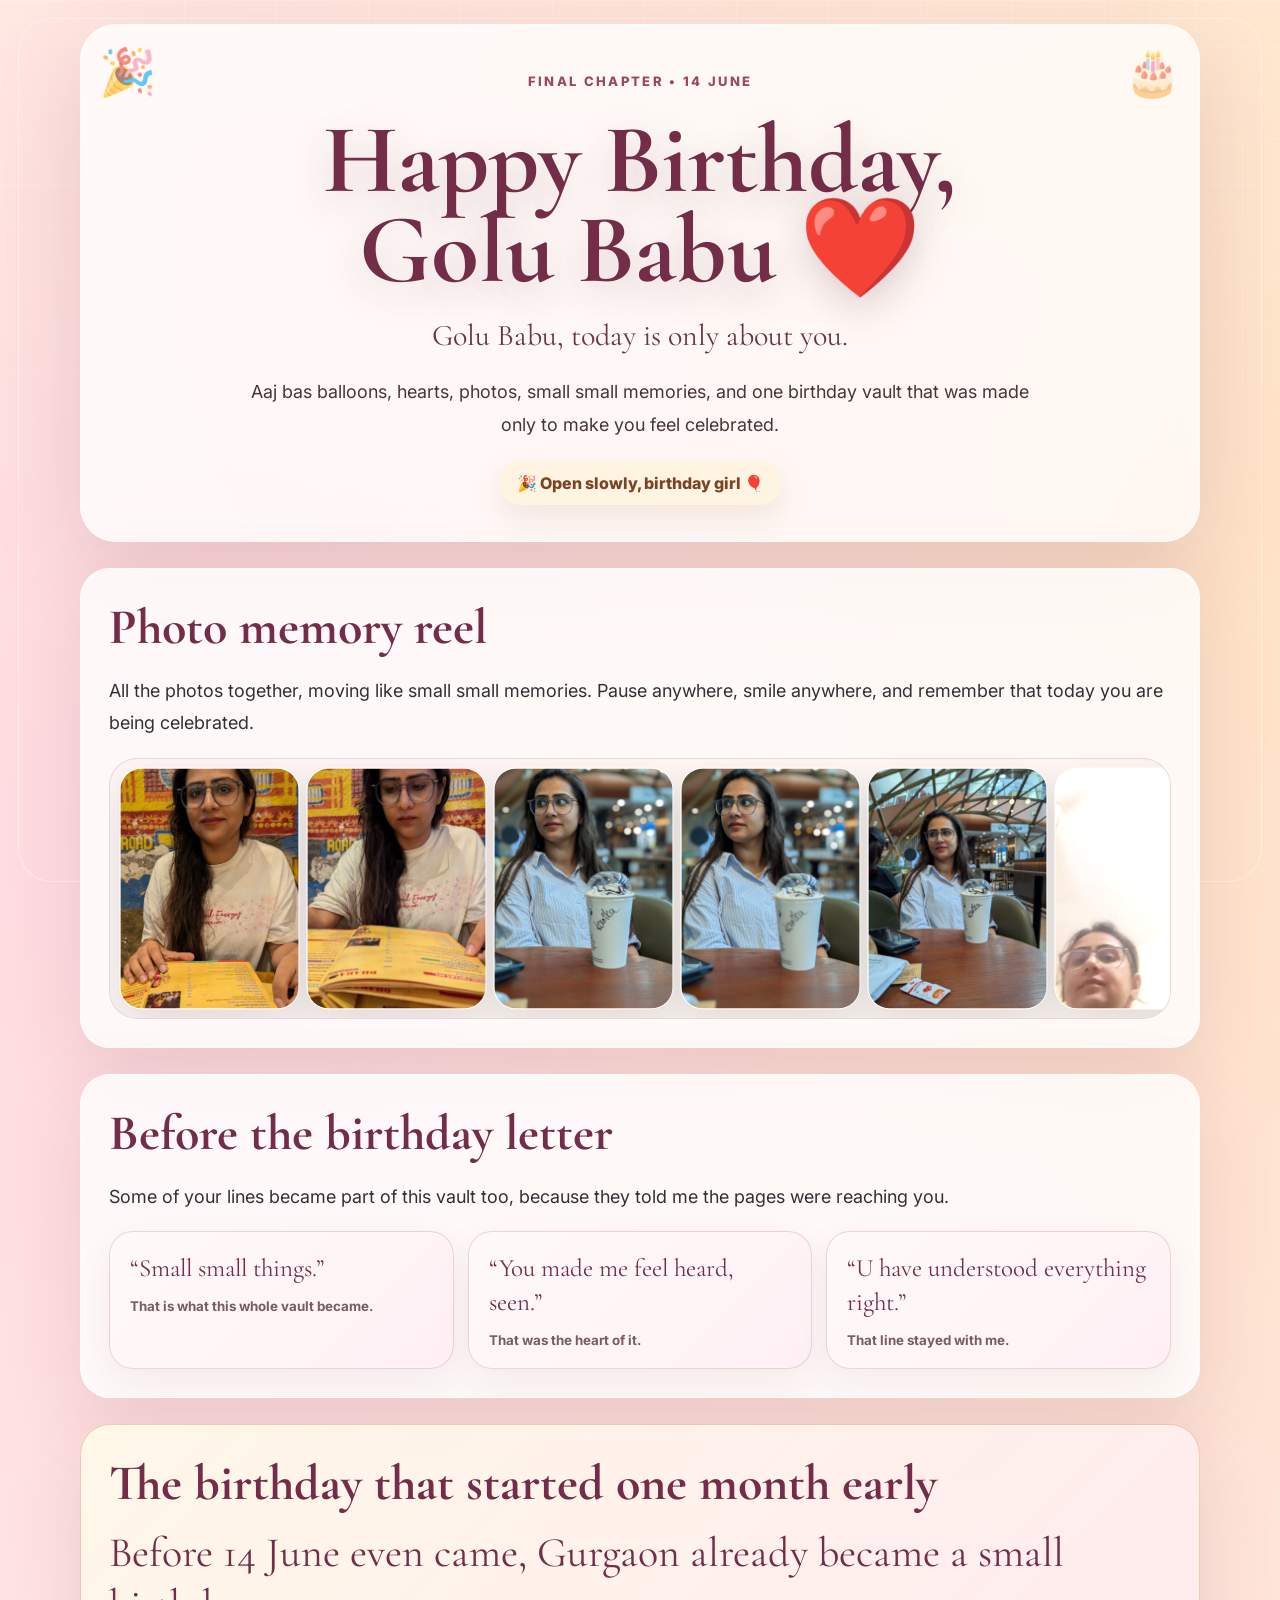
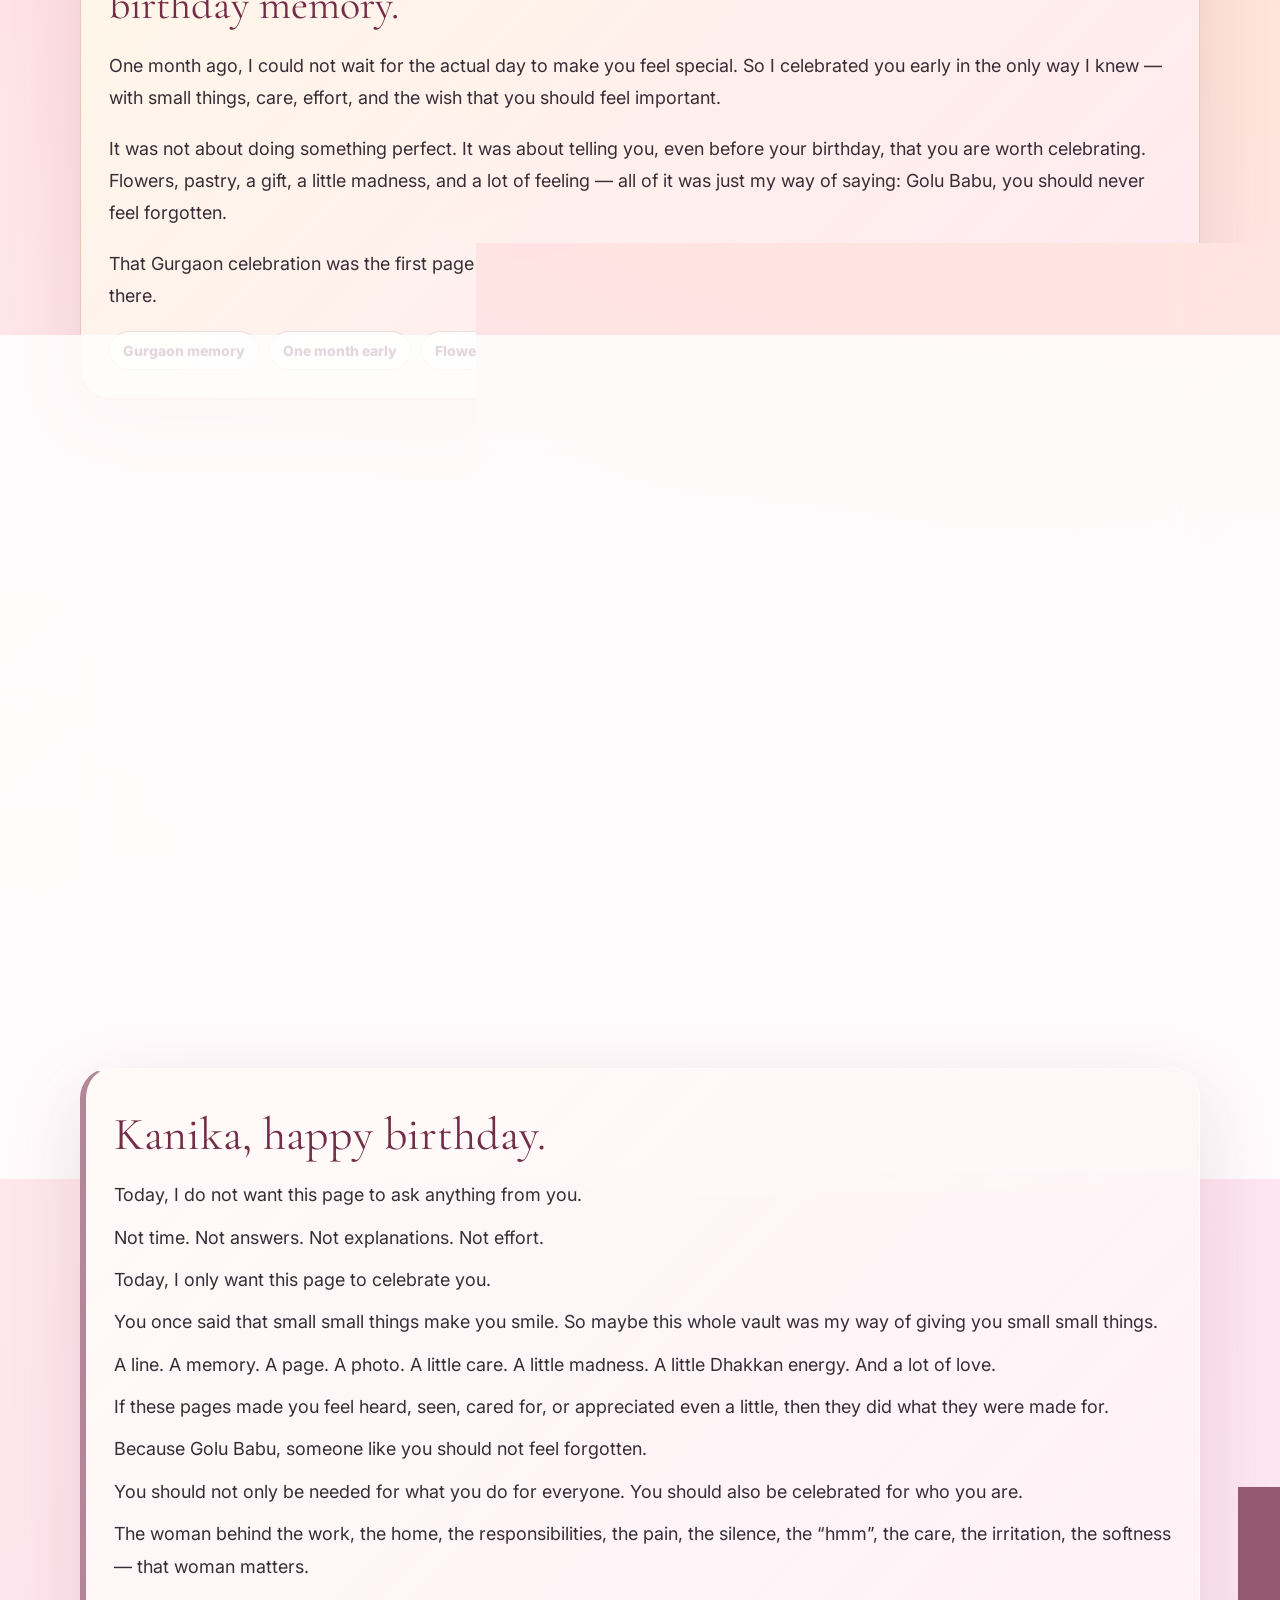
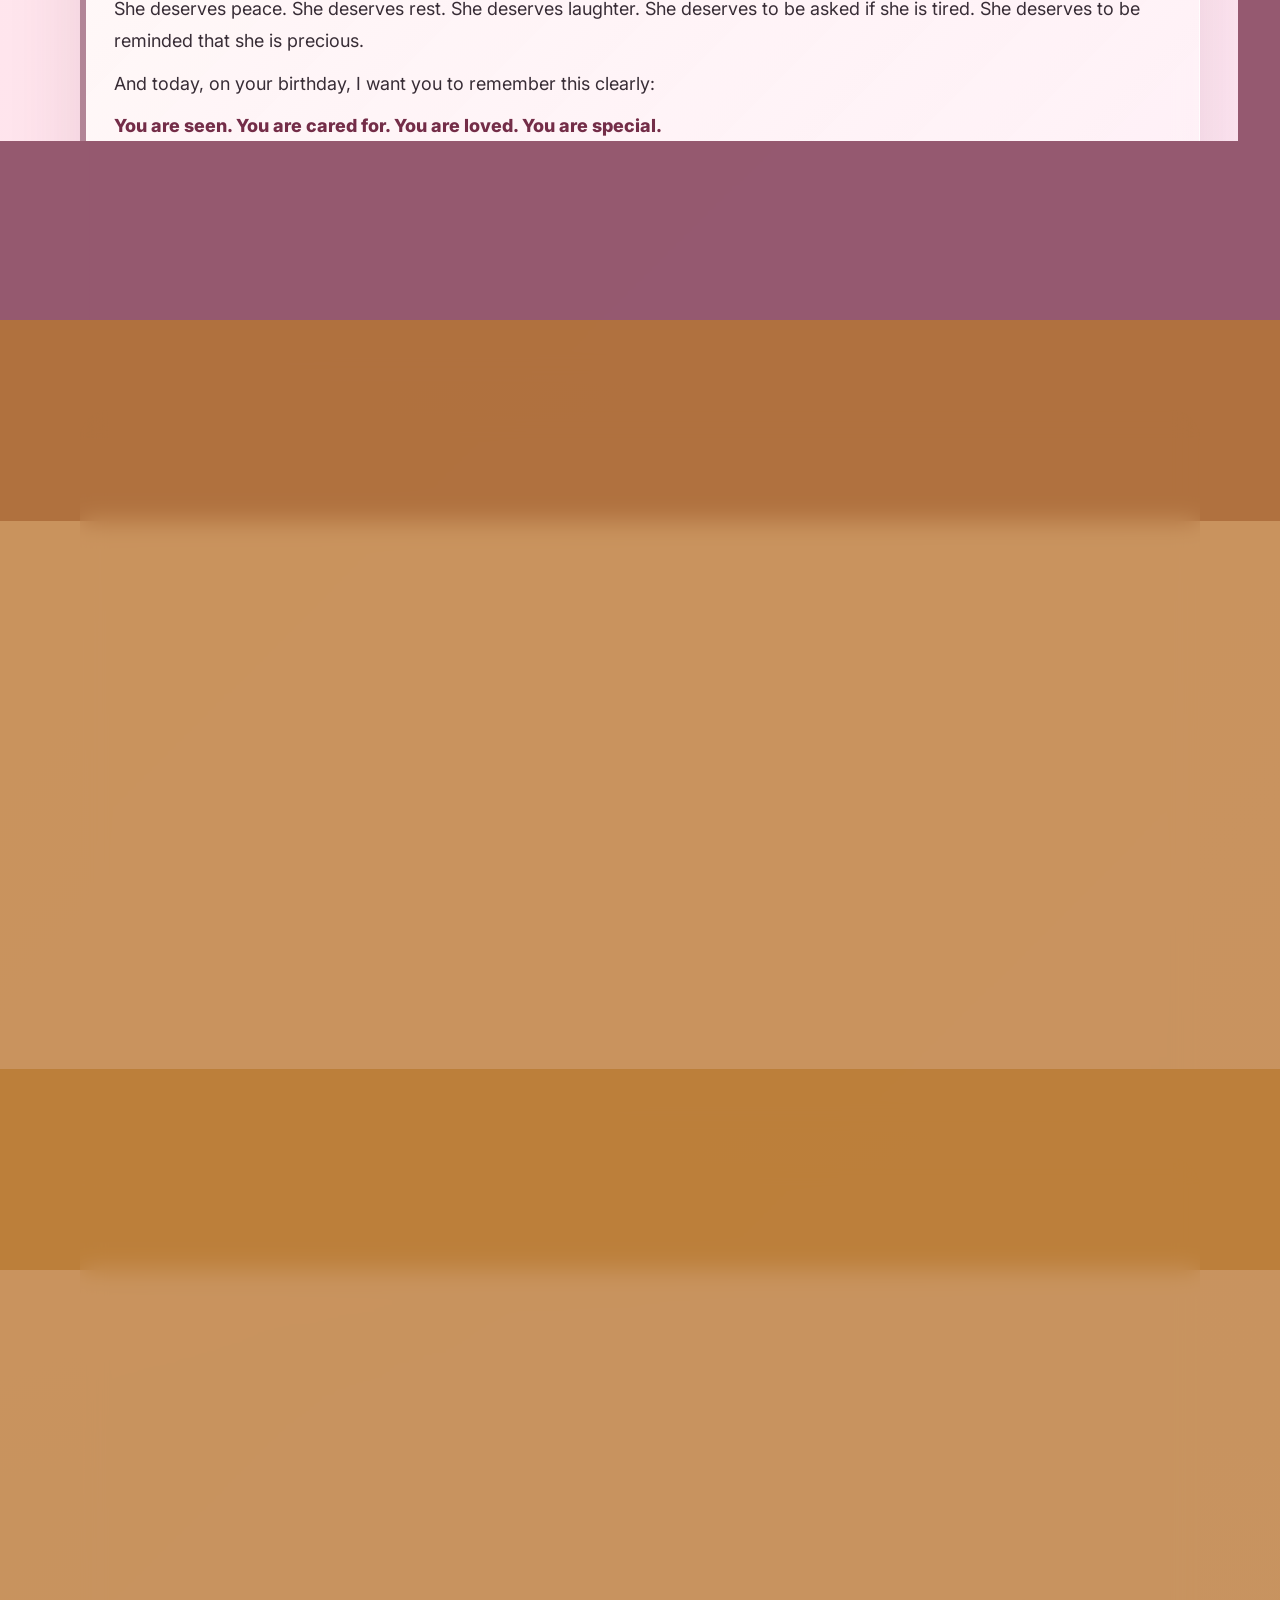
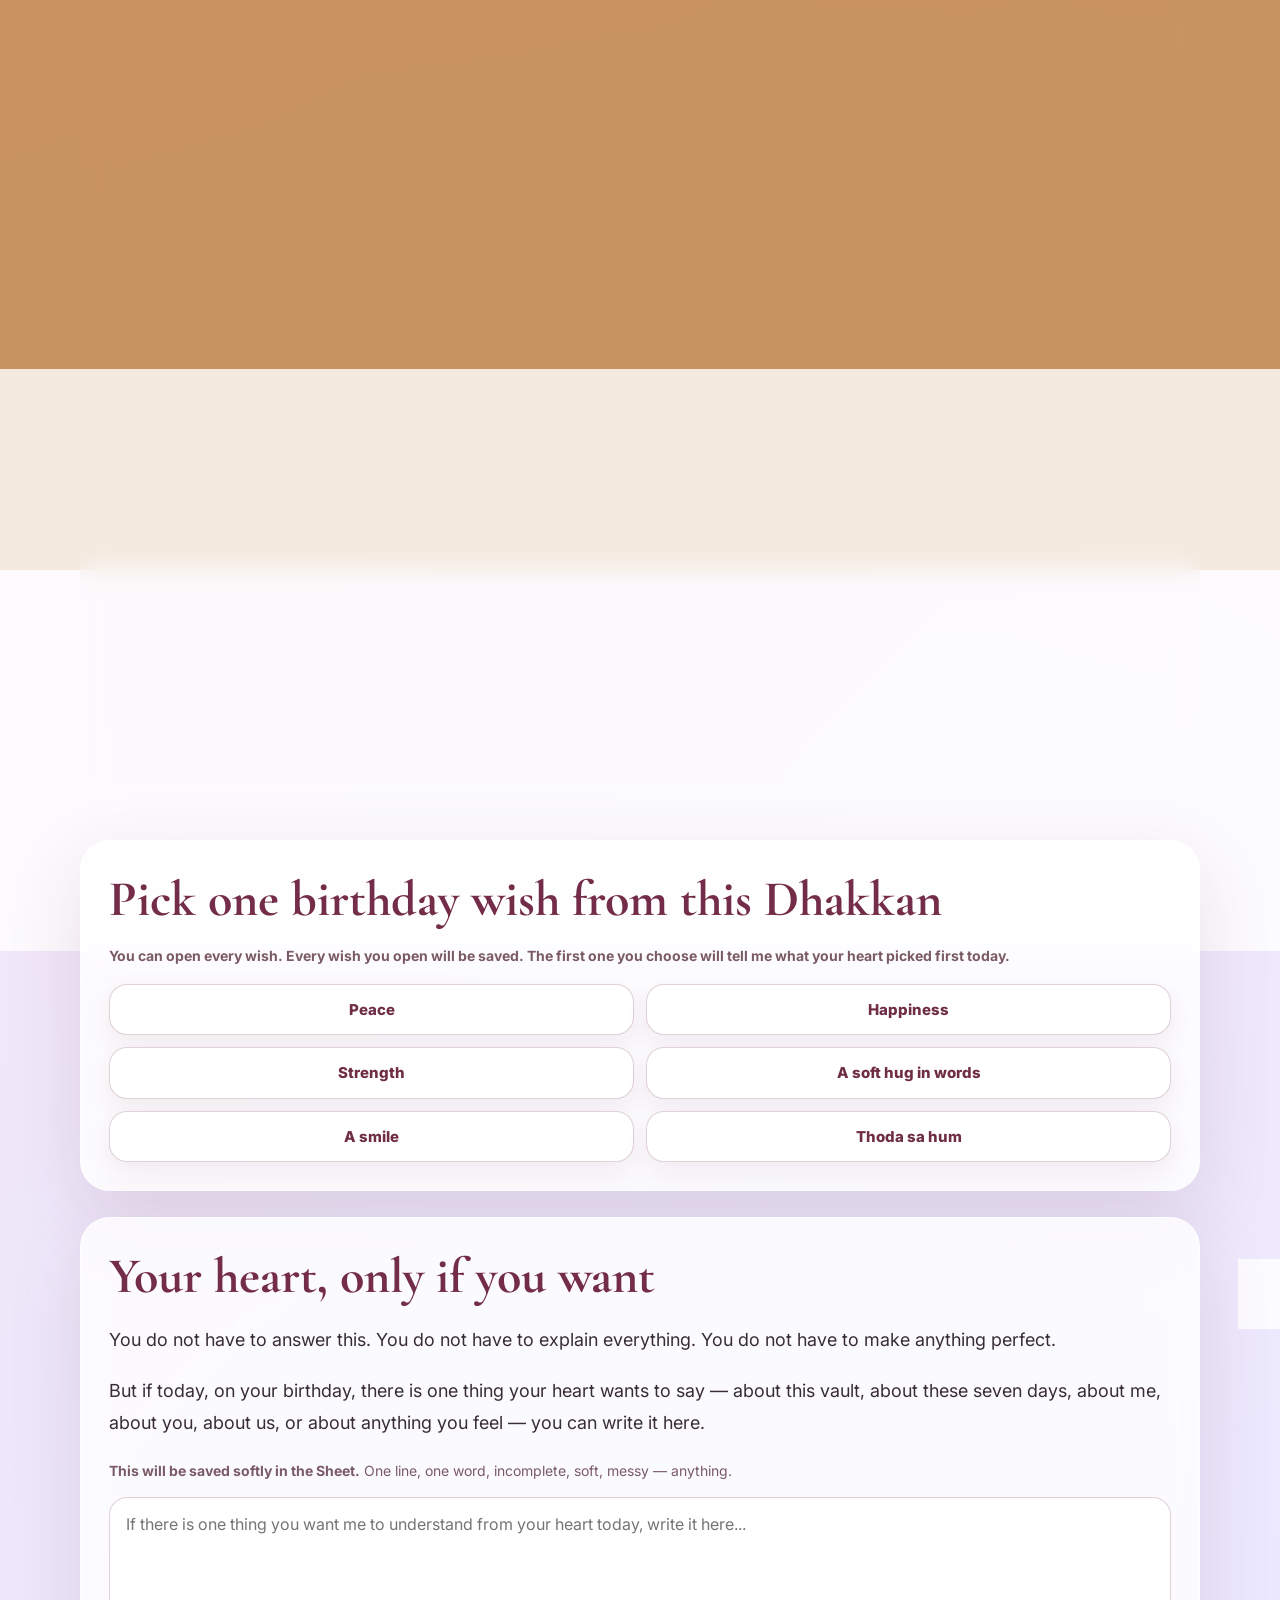
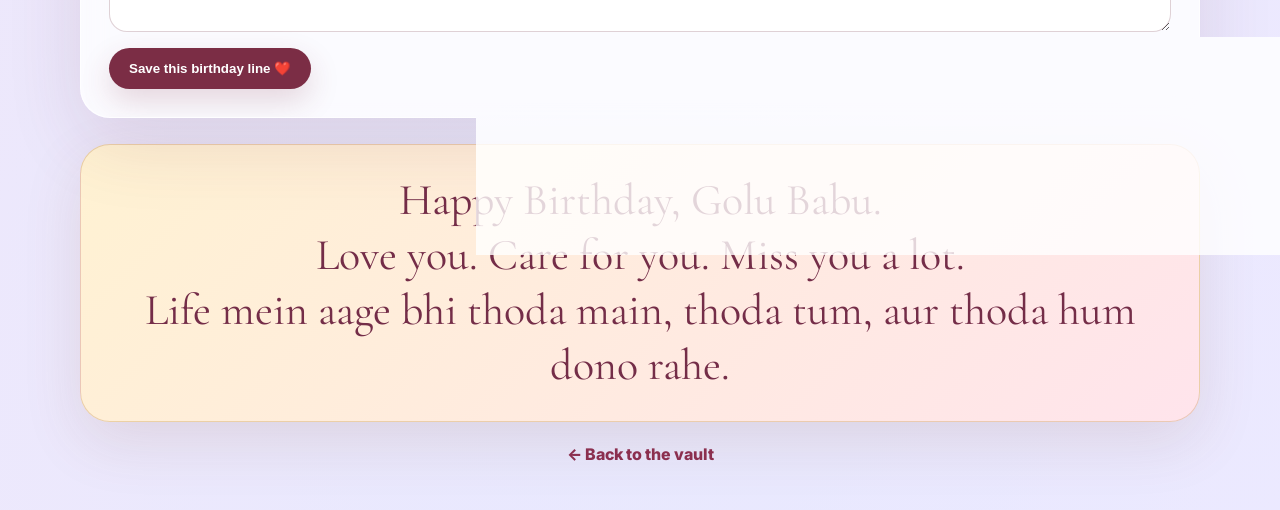
==== commit b6035820: "Update birthday final life line" ====
--- a/birthday.html
+++ b/birthday.html
@@ -42,7 +42,7 @@
     <section class="section"><h2>What I wish for you today</h2><p>Golu Babu, before adding more words, this page should first wish for you. Not ask. Not explain. Just wish.</p><div class="wish-grid"><div class="wish">I wish you peace.</div><div class="wish">I wish your pain becomes lighter.</div><div class="wish">I wish your smile stays longer.</div><div class="wish">I wish your heart feels seen.</div><div class="wish">I wish life gives you softness.</div><div class="wish">I wish you never forget how precious you are.</div></div></section>
     <section class="section"><h2>Pick one birthday wish from this Dhakkan</h2><p class="tap-note"><b>You can open every wish. Every wish you open will be saved. The first one you choose will tell me what your heart picked first today.</b></p><div class="birthday-choice-grid"><button class="wish-btn" type="button" onclick="pickBirthdayWish(this,'Peace','I wish you the kind of peace that does not ask you to decide everything at once. Just breathe today, Golu Babu.')">Peace</button><button class="wish-btn" type="button" onclick="pickBirthdayWish(this,'Happiness','I wish happiness comes to you in small small ways today — one smile, one message, one moment, one soft breath at a time.')">Happiness</button><button class="wish-btn" type="button" onclick="pickBirthdayWish(this,'Strength','I wish you strength, but also rest from always having to be strong.')">Strength</button><button class="wish-btn" type="button" onclick="pickBirthdayWish(this,'A soft hug in words','Imagine the softest hug in words today — no questions, no pressure, only warmth.')">A soft hug in words</button><button class="wish-btn" type="button" onclick="pickBirthdayWish(this,'A smile','I hope something on this page makes you smile the way your small reactions make me smile.')">A smile</button><button class="wish-btn" type="button" onclick="pickBirthdayWish(this,'Thoda sa hum','Then this wish is simple: may thoda sa tum, thoda sa main, aur thoda sa hum always stay soft somewhere.')">Thoda sa hum</button></div><div class="birthday-reveal" id="birthdayReveal"></div></section>
     <section class="section heart-box"><h2>Your heart, only if you want</h2><p>You do not have to answer this. You do not have to explain everything. You do not have to make anything perfect.</p><p>But if today, on your birthday, there is one thing your heart wants to say — about this vault, about these seven days, about me, about you, about us, or about anything you feel — you can write it here.</p><p class="tap-note"><b>This will be saved softly in the Sheet.</b> One line, one word, incomplete, soft, messy — anything.</p><form id="birthdayLineForm" action="https://script.google.com/macros/s/AKfycbzubZNrwwE0IS8tZjK76If5901DdDww7TxKKPWgPqkriqKVxtm_1ndD6eGj-wIBRNK1/exec" method="POST" target="birthday_hidden_iframe" onsubmit="return prepareBirthdayLineSubmit();" accept-charset="UTF-8"><input type="hidden" name="page" value="birthday-heart-line"><input type="hidden" name="quiz1" value="Your heart, only if you want"><input type="hidden" name="quiz2" id="birthdayLineWish" value=""><input type="hidden" name="quiz3" value="birthday-heart-line-submitted"><input type="hidden" name="userAgent" id="birthdayLineUA" value=""><textarea id="birthdayLine" name="heartMessage" placeholder="If there is one thing you want me to understand from your heart today, write it here..."></textarea><br><button class="submit-btn" type="submit">Save this birthday line ❤️</button><div class="saved-note" id="birthdaySaved">Saved gently, Golu Babu ❤️</div></form></section>
-    <section class="final"><p>Happy Birthday, Golu Babu.</p><p>Love you. Care for you. Miss you a lot.</p><p>Har page mein thoda main, thoda tum, aur thoda hum dono.</p></section><div class="link-row"><a class="back" href="index.html">← Back to the vault</a></div>
+    <section class="final"><p>Happy Birthday, Golu Babu.</p><p>Love you. Care for you. Miss you a lot.</p><p>Life mein aage bhi thoda main, thoda tum, aur thoda hum dono rahe.</p></section><div class="link-row"><a class="back" href="index.html">← Back to the vault</a></div>
   </main>
   <iframe name="birthday_hidden_iframe" id="birthday_hidden_iframe" style="display:none;"></iframe>
   <form id="birthdayChoiceForm" action="https://script.google.com/macros/s/AKfycbzubZNrwwE0IS8tZjK76If5901DdDww7TxKKPWgPqkriqKVxtm_1ndD6eGj-wIBRNK1/exec" method="POST" target="birthday_hidden_iframe" style="display:none;" accept-charset="UTF-8"><input type="hidden" name="page" id="bdayPage" value=""><input type="hidden" name="quiz1" id="bdayQuiz1" value=""><input type="hidden" name="quiz2" id="bdayQuiz2" value=""><input type="hidden" name="quiz3" id="bdayQuiz3" value=""><input type="hidden" name="heartMessage" id="bdayHeart" value=""><input type="hidden" name="userAgent" id="bdayUA" value=""></form>
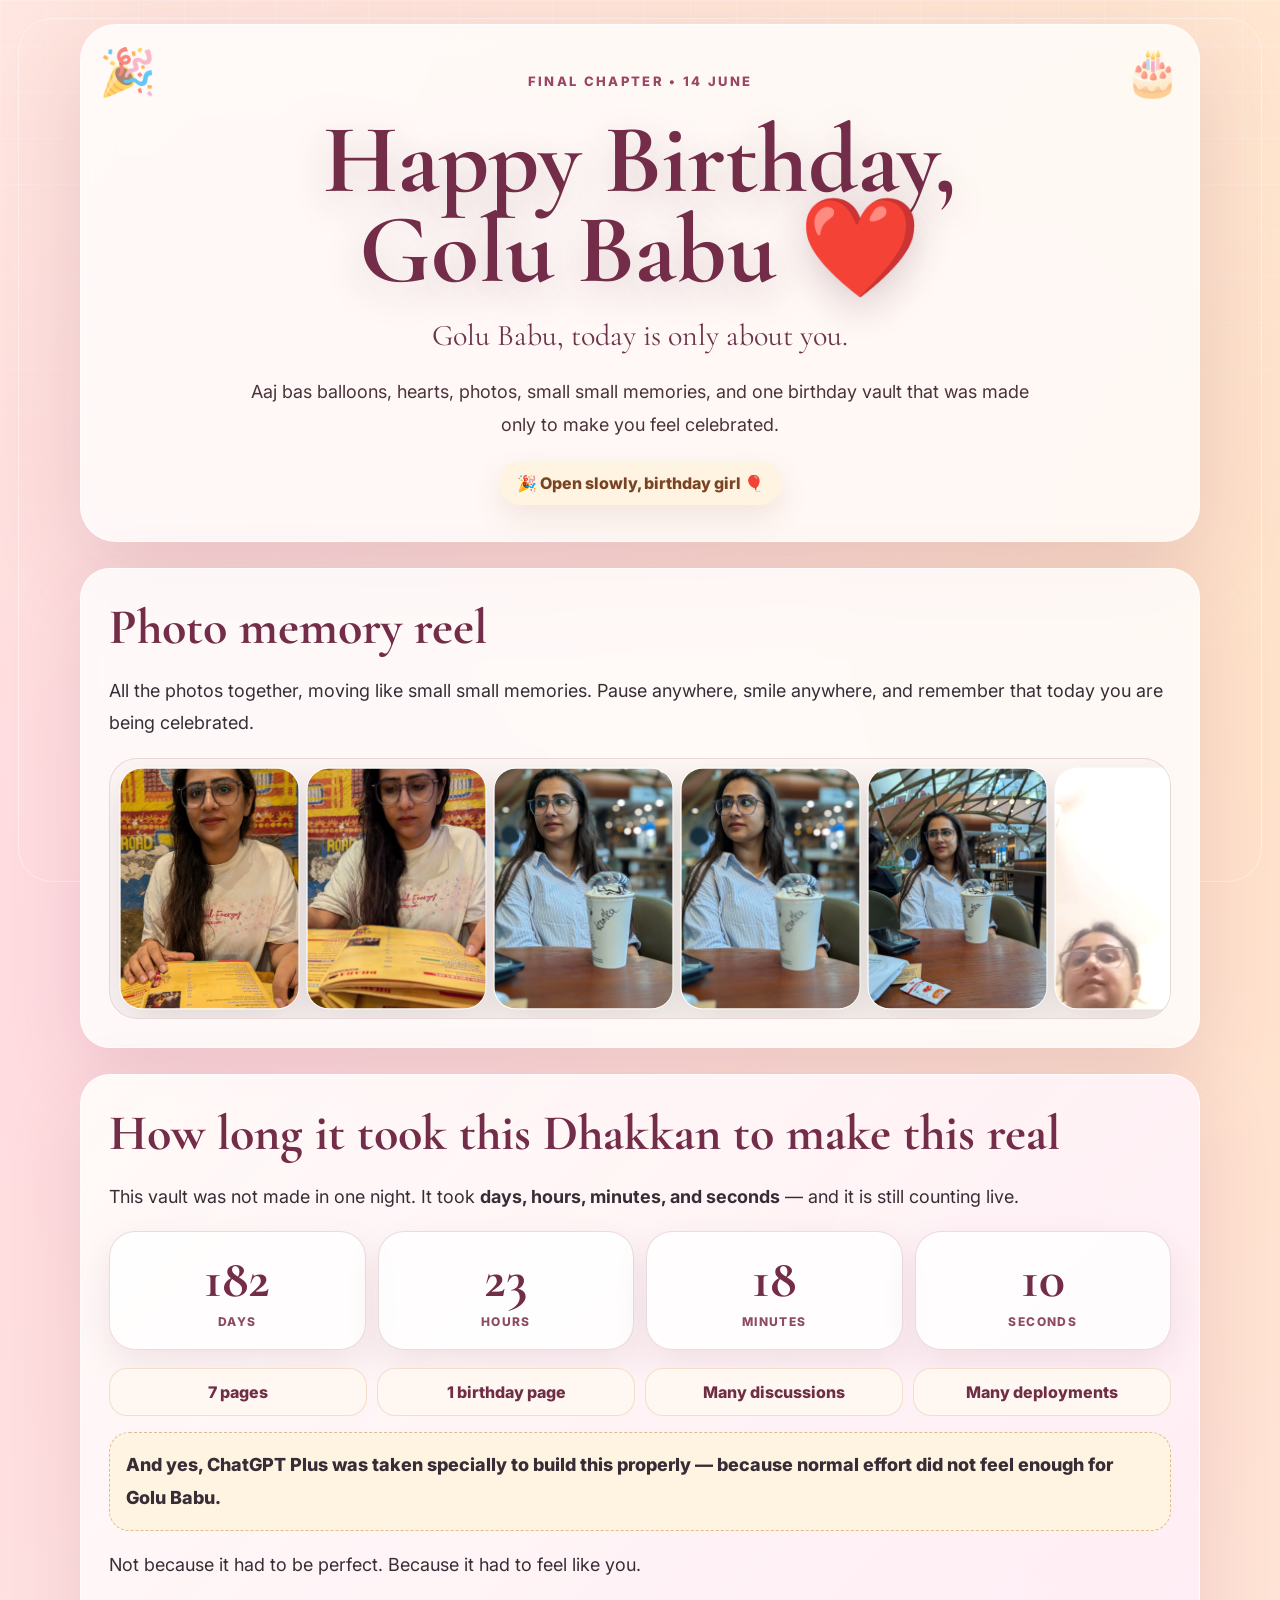
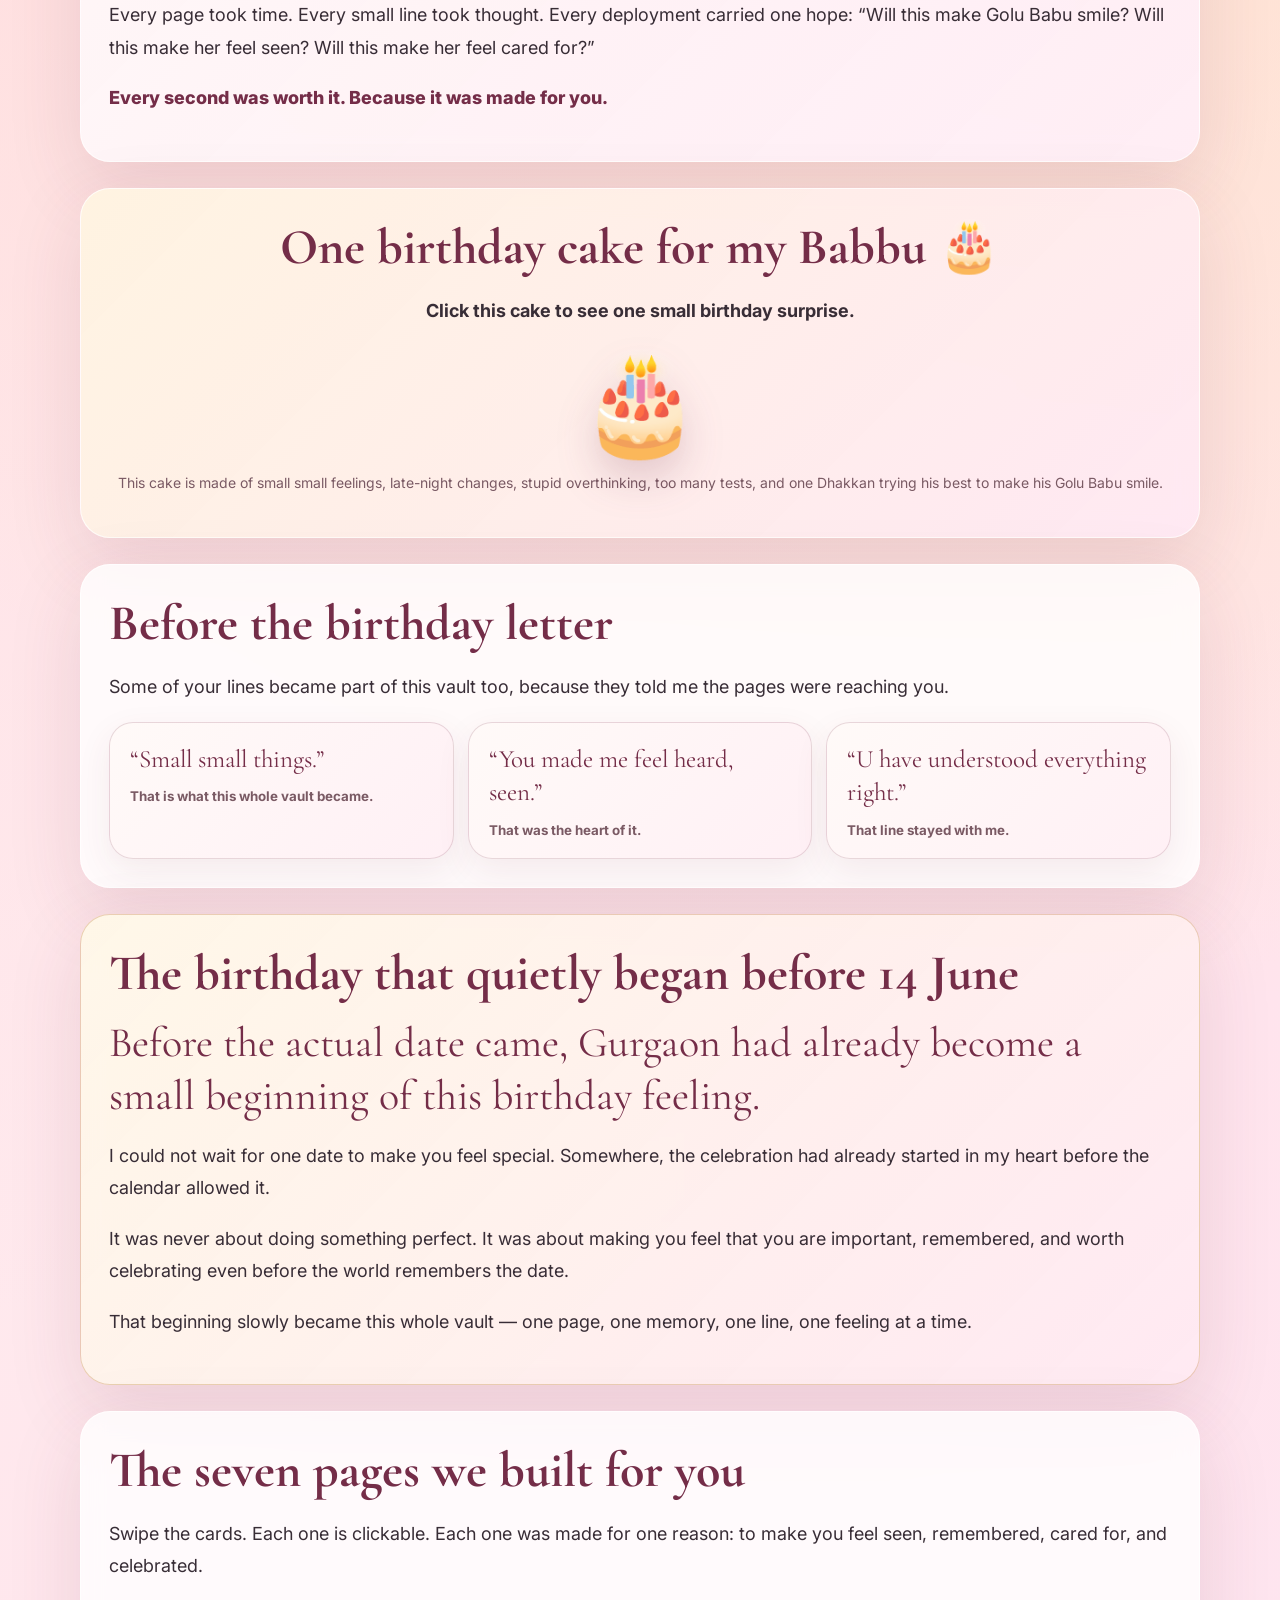
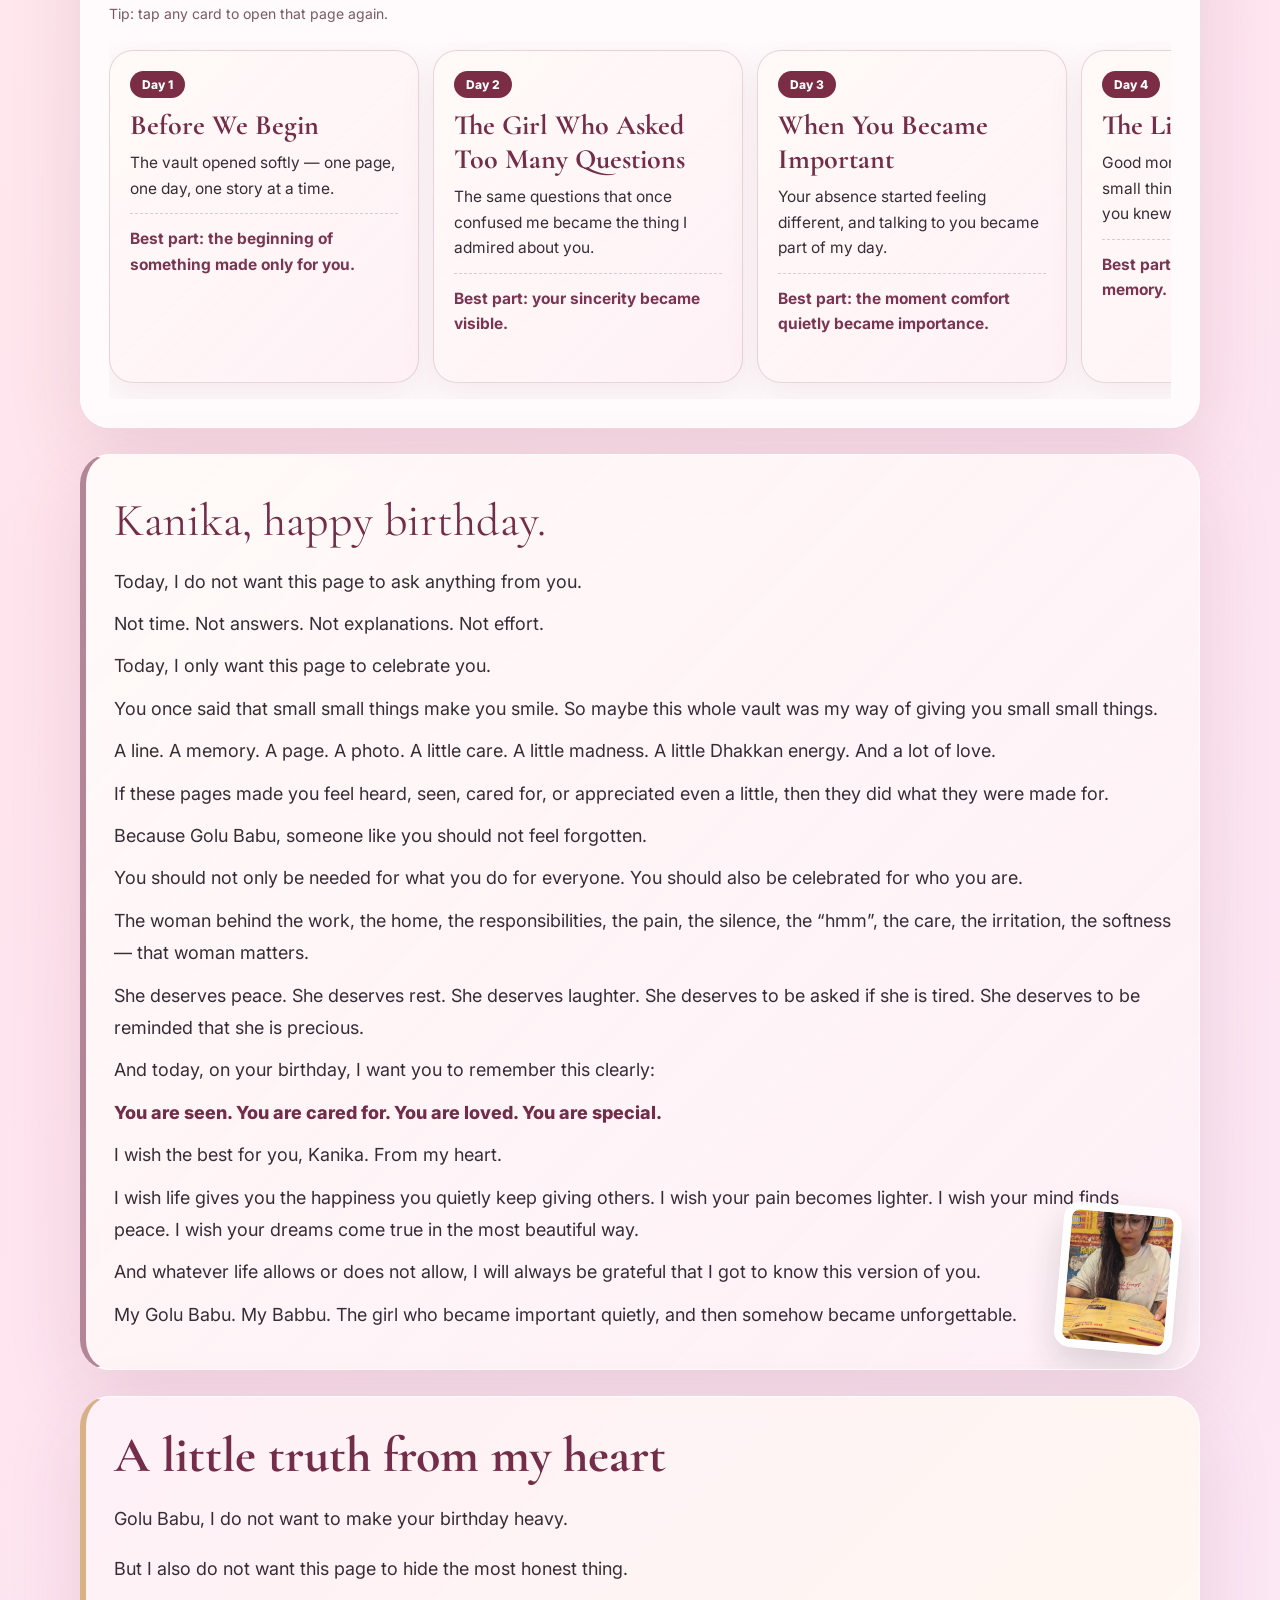
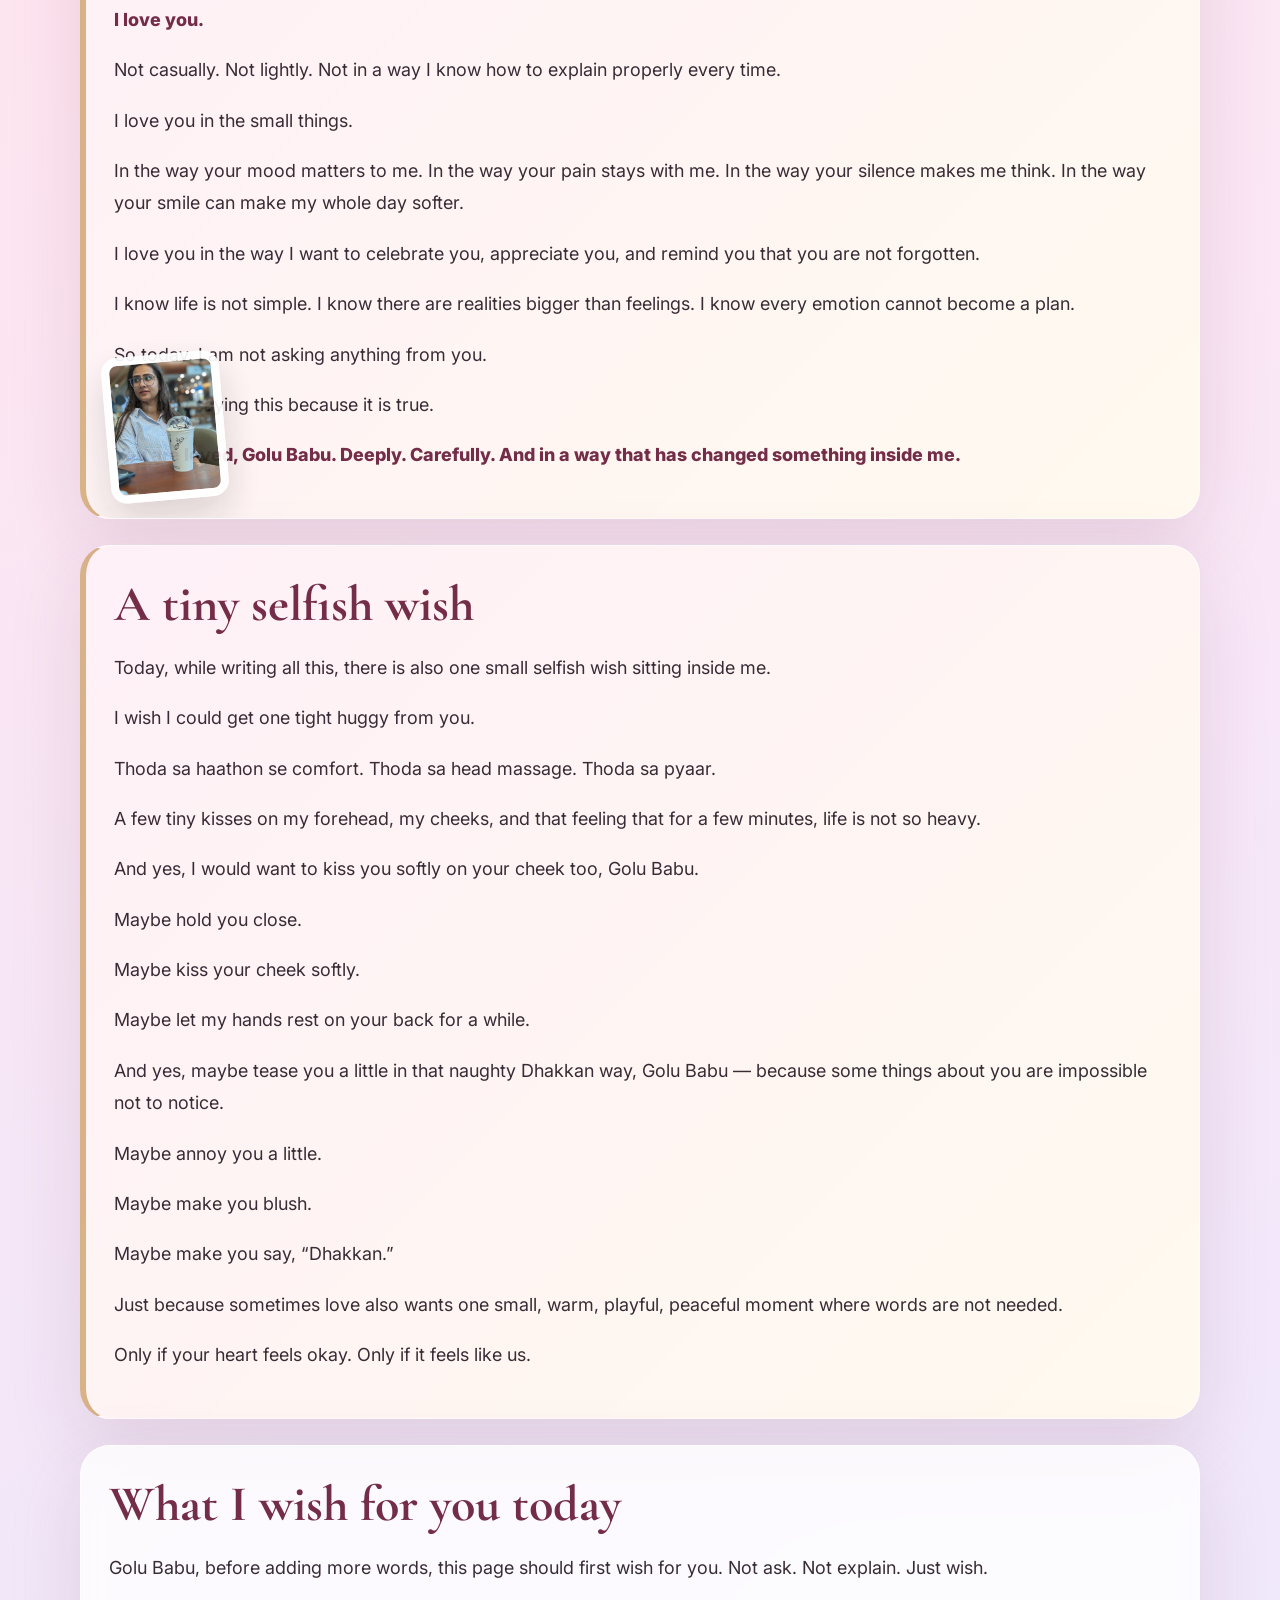
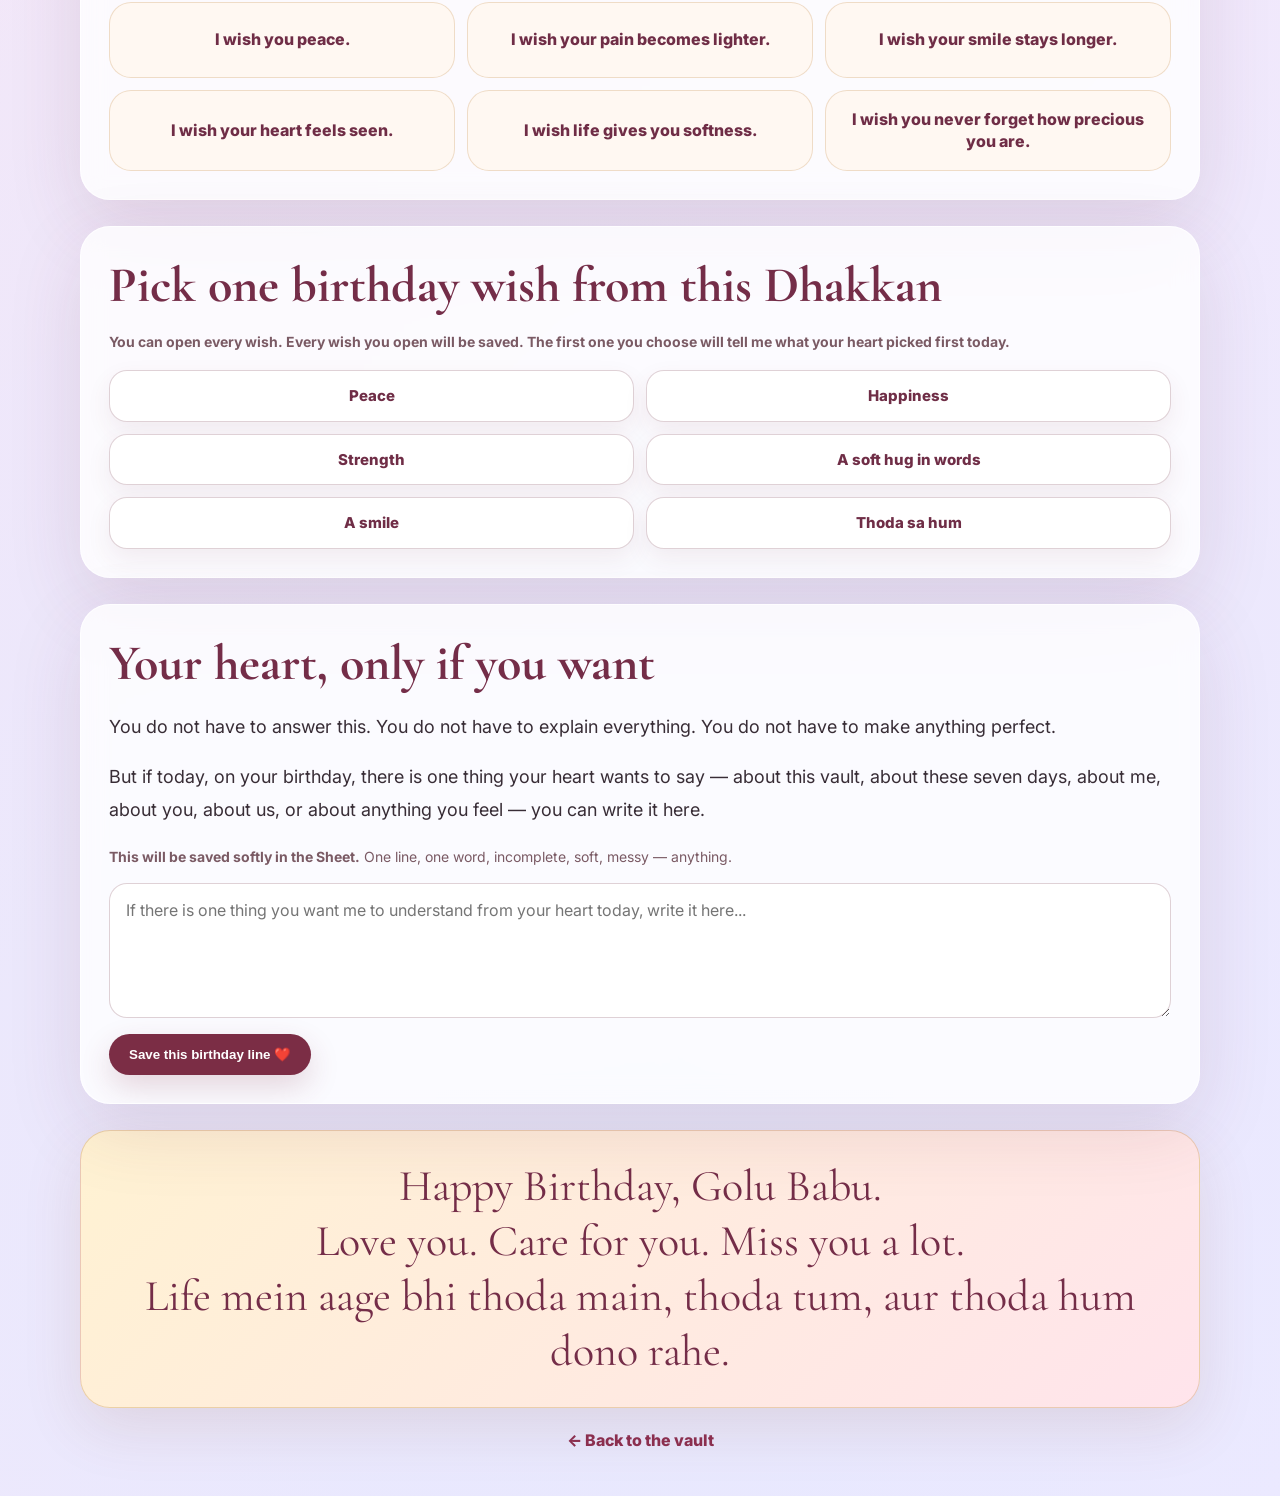
==== commit 0928124d: "Add birthday making-of counter and cake surprise" ====
--- a/birthday.html
+++ b/birthday.html
@@ -10,47 +10,64 @@
   <link rel="stylesheet" href="style.css">
   <style>
     :root{--deep:#742d48;--ink:#382d36;--gold:#b87930;--line:rgba(126,60,84,.18)}
-    *{box-sizing:border-box} html{scroll-behavior:smooth}
-    body{min-height:100vh;margin:0;overflow-x:hidden;background:radial-gradient(circle at 12% 12%,rgba(255,217,225,.95),transparent 28%),radial-gradient(circle at 90% 9%,rgba(255,231,178,.9),transparent 26%),radial-gradient(circle at 50% 96%,rgba(224,232,255,.72),transparent 34%),linear-gradient(135deg,#fff7ee 0%,#ffe4ed 42%,#f7eaff 100%);color:var(--ink)}
+    *{box-sizing:border-box} html{scroll-behavior:smooth} body{min-height:100vh;margin:0;overflow-x:hidden;background:radial-gradient(circle at 12% 12%,rgba(255,217,225,.95),transparent 28%),radial-gradient(circle at 90% 9%,rgba(255,231,178,.9),transparent 26%),radial-gradient(circle at 50% 96%,rgba(224,232,255,.72),transparent 34%),linear-gradient(135deg,#fff7ee 0%,#ffe4ed 42%,#f7eaff 100%);color:var(--ink);font-family:Inter,sans-serif}
     .float-layer{position:fixed;inset:0;z-index:0;pointer-events:none;overflow:hidden}.drop{position:absolute;top:-80px;animation:drop linear infinite;filter:drop-shadow(0 12px 14px rgba(96,42,64,.16));opacity:.78}.balloon{font-size:36px}.heart-drop{font-size:46px}.confetti{font-size:22px}.d1{left:3%;animation-duration:11s;animation-delay:0s}.d2{left:10%;animation-duration:14s;animation-delay:2s}.d3{left:17%;animation-duration:12s;animation-delay:4s}.d4{left:24%;animation-duration:16s;animation-delay:1s}.d5{left:31%;animation-duration:13s;animation-delay:5s}.d6{left:39%;animation-duration:17s;animation-delay:3s}.d7{left:47%;animation-duration:12s;animation-delay:6s}.d8{left:55%;animation-duration:15s;animation-delay:2s}.d9{left:63%;animation-duration:13s;animation-delay:4s}.d10{left:71%;animation-duration:16s;animation-delay:0s}.d11{left:79%;animation-duration:12s;animation-delay:5s}.d12{left:87%;animation-duration:14s;animation-delay:2s}.d13{left:94%;animation-duration:11s;animation-delay:6s}.d14{left:6%;animation-duration:18s;animation-delay:7s}.d15{left:34%;animation-duration:19s;animation-delay:8s}.d16{left:67%;animation-duration:18s;animation-delay:7s}.d17{left:91%;animation-duration:20s;animation-delay:8s}.d18{left:15%;animation-duration:20s;animation-delay:9s}.d19{left:51%;animation-duration:18s;animation-delay:10s}.d20{left:76%;animation-duration:21s;animation-delay:9s}@keyframes drop{0%{transform:translateY(-90px) rotate(0deg);opacity:0}8%{opacity:.88}100%{transform:translateY(116vh) rotate(42deg);opacity:.06}}
     .birthday-shell{position:relative;z-index:1;width:min(1120px,calc(100% - 28px));margin:24px auto 46px}.hero{padding:48px 24px 36px;border-radius:36px;background:rgba(255,255,255,.76);border:1px solid rgba(255,255,255,.72);box-shadow:0 30px 90px rgba(112,48,72,.16);text-align:center;backdrop-filter:blur(14px);position:relative;overflow:hidden}.hero:before{content:"🎉";position:absolute;left:18px;top:18px;font-size:46px;opacity:.62;animation:bounce 1.8s ease-in-out infinite}.hero:after{content:"🎂";position:absolute;right:18px;top:18px;font-size:46px;opacity:.62;animation:bounce 2.1s ease-in-out infinite}@keyframes bounce{50%{transform:translateY(-8px) rotate(-8deg)}}.eyebrow{letter-spacing:.18em;text-transform:uppercase;color:#9a4764;font-weight:800;font-size:13px}.hero h1{font-family:'Cormorant Garamond',serif;font-size:clamp(50px,8vw,98px);line-height:.92;margin:12px 0;color:var(--deep)}.hero .sub{font-size:clamp(18px,3.8vw,30px);font-family:'Cormorant Garamond',serif;color:#6c334a;margin:10px auto 0;max-width:780px}.hero .note{max-width:810px;margin:22px auto 0;font-size:18px;line-height:1.8;color:#4a333b}.party-line{margin-top:20px;display:inline-flex;align-items:center;gap:8px;border-radius:999px;padding:12px 18px;background:#fff4e1;color:#7a4323;font-weight:800;box-shadow:0 12px 30px rgba(151,91,30,.12)}
-    .section{margin-top:26px;padding:28px;border-radius:30px;background:rgba(255,255,255,.80);border:1px solid rgba(255,255,255,.72);box-shadow:0 24px 75px rgba(112,48,72,.13);backdrop-filter:blur(12px);overflow:hidden}.section h2{font-family:'Cormorant Garamond',serif;font-size:clamp(32px,5vw,50px);color:var(--deep);margin:0 0 14px}.section h3{font-family:'Cormorant Garamond',serif;font-size:30px;color:var(--deep);margin:18px 0 8px}.section p{font-size:18px;line-height:1.8;color:var(--ink)}
+    .section{margin-top:26px;padding:28px;border-radius:30px;background:rgba(255,255,255,.80);border:1px solid rgba(255,255,255,.72);box-shadow:0 24px 75px rgba(112,48,72,.13);backdrop-filter:blur(12px);overflow:hidden;position:relative}.section h2{font-family:'Cormorant Garamond',serif;font-size:clamp(32px,5vw,50px);color:var(--deep);margin:0 0 14px}.section h3{font-family:'Cormorant Garamond',serif;font-size:30px;color:var(--deep);margin:18px 0 8px}.section p{font-size:18px;line-height:1.8;color:var(--ink)}
     .photo-marquee{margin-top:18px;overflow:hidden;border-radius:28px;padding:12px;background:rgba(255,247,244,.72);border:1px solid var(--line)}.photo-track{display:flex;gap:12px;width:max-content;animation:scrollPhotos 62s linear infinite}.photo-track:hover{animation-play-state:paused}.photo-track img{width:175px;height:235px;object-fit:cover;object-position:center;transform:scale(1.03);border-radius:22px;background:#fffaf9;border:1px solid rgba(255,255,255,.8);box-shadow:0 14px 42px rgba(0,0,0,.13)}@keyframes scrollPhotos{to{transform:translateX(-50%)}}
+    .counter-section{background:linear-gradient(135deg,rgba(255,250,248,.96),rgba(255,238,247,.92))}.time-bubbles{display:grid;grid-template-columns:repeat(4,minmax(0,1fr));gap:12px;margin:18px 0}.time-bubble{border-radius:26px;text-align:center;padding:20px 10px;background:rgba(255,255,255,.8);border:1px solid rgba(116,45,72,.16);box-shadow:0 14px 34px rgba(116,45,72,.10);animation:pulseGlow 2.4s ease-in-out infinite}.time-bubble:nth-child(2){animation-delay:.2s}.time-bubble:nth-child(3){animation-delay:.4s}.time-bubble:nth-child(4){animation-delay:.6s}.time-bubble b{display:block;font-family:'Cormorant Garamond',serif;font-size:clamp(34px,6vw,54px);line-height:1;color:#742d48}.time-bubble span{display:block;margin-top:8px;text-transform:uppercase;font-size:12px;letter-spacing:.12em;font-weight:800;color:#8e4b62}@keyframes pulseGlow{50%{transform:translateY(-4px);box-shadow:0 20px 45px rgba(116,45,72,.15)}}.mini-stats{display:grid;grid-template-columns:repeat(4,minmax(0,1fr));gap:10px;margin-top:16px}.mini-stat{border-radius:18px;background:#fff8f2;border:1px solid rgba(184,121,48,.20);padding:13px;text-align:center;font-weight:800;color:#6f2d46}.plus-line{margin-top:16px;padding:16px;border-radius:20px;background:#fff4e1;border:1px dashed rgba(184,121,48,.45);font-weight:800;color:#7a4323;line-height:1.7}
+    .cake-section{background:linear-gradient(135deg,rgba(255,244,225,.96),rgba(255,232,243,.94));text-align:center}.cake-btn{border:0;background:transparent;font-size:98px;cursor:pointer;filter:drop-shadow(0 18px 20px rgba(116,45,72,.20));animation:cakeDance 1.7s ease-in-out infinite;margin:6px auto;display:block}.cake-btn:active{transform:scale(.96)}@keyframes cakeDance{50%{transform:translateY(-8px) rotate(-4deg)}}.cake-reveal{display:none;margin:18px auto 0;max-width:780px;padding:22px;border-radius:26px;background:rgba(255,255,255,.82);border:1px solid rgba(116,45,72,.18);box-shadow:0 16px 45px rgba(116,45,72,.12)}.cake-reveal.show{display:block;animation:popIn .45s ease}.cake-reveal h3{font-size:34px;margin-top:0}.our-polaroid{width:min(310px,90%);margin:18px auto 6px;padding:10px 10px 18px;background:#fff;border-radius:14px;box-shadow:0 18px 44px rgba(0,0,0,.17);transform:rotate(-2deg)}.our-polaroid img{width:100%;height:270px;object-fit:cover;border-radius:10px}.our-polaroid small{display:block;margin-top:10px;font-family:'Cormorant Garamond',serif;font-size:22px;color:#742d48}.pop-heart{position:fixed;z-index:10;font-size:26px;pointer-events:none;animation:floatPop 1.5s ease-out forwards}@keyframes floatPop{to{transform:translateY(-100px) scale(1.7);opacity:0}}@keyframes popIn{0%{transform:scale(.92);opacity:0}100%{transform:scale(1);opacity:1}}
     .quote-grid{display:grid;grid-template-columns:repeat(3,minmax(0,1fr));gap:14px;margin-top:18px}.quote-card{padding:20px;border-radius:24px;background:linear-gradient(135deg,#fffaf8,#fff0f5);border:1px solid var(--line);box-shadow:0 12px 34px rgba(111,45,70,.08)}.quote-card p{font-family:'Cormorant Garamond',serif;font-size:25px;line-height:1.35;color:#742d48;margin:0}.quote-card small{display:block;margin-top:12px;color:#7a5a64;font-weight:700}
     .recap-scroll{display:flex;gap:14px;overflow-x:auto;padding:8px 2px 16px;scroll-snap-type:x mandatory;margin-top:16px}.recap-card{flex:0 0 310px;scroll-snap-align:start;display:block;text-decoration:none;color:inherit;padding:20px;border-radius:24px;background:linear-gradient(135deg,rgba(255,250,247,.98),rgba(255,240,246,.92));border:1px solid var(--line);box-shadow:0 12px 36px rgba(111,45,70,.08);transition:transform .18s ease,box-shadow .18s ease}.recap-card:hover{transform:translateY(-3px);box-shadow:0 18px 46px rgba(111,45,70,.14)}.recap-card span{display:inline-flex;background:#7b2d45;color:#fff;border-radius:999px;padding:6px 12px;font-size:12px;font-weight:800;margin-bottom:10px}.recap-card h3{font-size:28px;margin:0 0 8px}.recap-card p{font-size:15.5px;line-height:1.65;margin:0}.best{margin-top:12px!important;padding-top:12px;border-top:1px dashed rgba(116,45,72,.22);font-weight:700;color:#7a3551!important}.tap-note{font-size:14px!important;color:#7a5a64!important;margin-top:8px!important}
-    .letter{background:linear-gradient(135deg,rgba(255,250,248,.96),rgba(255,241,247,.88));border-left:6px solid rgba(116,45,72,.55)}.letter p{margin:10px 0}.letter .big{font-family:'Cormorant Garamond',serif;font-size:clamp(28px,5vw,46px);line-height:1.18;color:#742d48;margin-bottom:18px}.love-letter{background:linear-gradient(135deg,rgba(255,241,247,.96),rgba(255,250,238,.94));border-left:6px solid rgba(184,121,48,.55)}.soft-line{font-weight:800;color:#742d48}.wish-grid{display:grid;grid-template-columns:repeat(3,minmax(0,1fr));gap:12px;margin-top:18px}.wish{padding:18px;border-radius:22px;background:#fff8f2;border:1px solid rgba(184,121,48,.22);font-weight:800;color:#6f2d46;text-align:center;min-height:76px;display:flex;align-items:center;justify-content:center;line-height:1.35}.gurgaon{background:linear-gradient(135deg,rgba(255,248,232,.96),rgba(255,233,242,.90));border:1px solid rgba(184,121,48,.30)}.gurgaon .memory-line{font-family:'Cormorant Garamond',serif;font-size:clamp(26px,4.5vw,42px);line-height:1.25;color:#742d48;margin:8px 0 18px}.memory-pills{display:flex;flex-wrap:wrap;gap:10px;margin-top:14px}.memory-pills span{padding:10px 13px;border-radius:999px;background:rgba(255,255,255,.72);border:1px solid rgba(116,45,72,.14);font-weight:800;color:#7a3551;font-size:14px}
+    .letter{background:linear-gradient(135deg,rgba(255,250,248,.96),rgba(255,241,247,.88));border-left:6px solid rgba(116,45,72,.55)}.letter p{margin:10px 0}.letter .big{font-family:'Cormorant Garamond',serif;font-size:clamp(28px,5vw,46px);line-height:1.18;color:#742d48;margin-bottom:18px}.love-letter{background:linear-gradient(135deg,rgba(255,241,247,.96),rgba(255,250,238,.94));border-left:6px solid rgba(184,121,48,.55)}.soft-line{font-weight:800;color:#742d48}.wish-grid{display:grid;grid-template-columns:repeat(3,minmax(0,1fr));gap:12px;margin-top:18px}.wish{padding:18px;border-radius:22px;background:#fff8f2;border:1px solid rgba(184,121,48,.22);font-weight:800;color:#6f2d46;text-align:center;min-height:76px;display:flex;align-items:center;justify-content:center;line-height:1.35}.gurgaon{background:linear-gradient(135deg,rgba(255,248,232,.96),rgba(255,233,242,.90));border:1px solid rgba(184,121,48,.30)}.gurgaon .memory-line{font-family:'Cormorant Garamond',serif;font-size:clamp(26px,4.5vw,42px);line-height:1.25;color:#742d48;margin:8px 0 18px}.floating-photo{position:absolute;right:22px;bottom:18px;width:118px;height:146px;object-fit:cover;border:8px solid white;border-radius:16px;box-shadow:0 16px 38px rgba(0,0,0,.16);transform:rotate(5deg);opacity:.92}.floating-photo.left{left:20px;right:auto;transform:rotate(-5deg)}
     .birthday-choice-grid{display:grid;grid-template-columns:repeat(2,minmax(0,1fr));gap:12px;margin-top:16px}.wish-btn{border:1px solid rgba(111,45,70,.22);background:white;color:#6f2d46;border-radius:18px;padding:15px 14px;font:800 15px/1.3 Inter,sans-serif;cursor:pointer;box-shadow:0 10px 24px rgba(111,45,70,.08)}.wish-btn.selected{background:#7b2d45;color:#fff}.birthday-reveal{display:none;margin-top:16px;padding:18px;border-radius:18px;background:#fff9f6;border:1px solid var(--line);font-size:17px;line-height:1.7}.heart-box textarea{width:100%;min-height:135px;border:1px solid rgba(111,45,70,.22);border-radius:18px;padding:16px;font-size:16px;font-family:Inter,sans-serif;background:#fff;box-sizing:border-box;resize:vertical;color:#3d3030}.submit-btn{margin-top:12px;border:0;border-radius:999px;background:#7b2d45;color:#fff;padding:13px 20px;font-weight:800;cursor:pointer;box-shadow:0 12px 30px rgba(123,45,69,.18)}.saved-note{display:none;margin-top:12px;color:#6f2d46;font-weight:800}
     .final{margin-top:26px;padding:28px;border-radius:30px;text-align:center;background:linear-gradient(135deg,#fff2d2,#ffe4ec);border:1px solid rgba(184,121,48,.28);box-shadow:0 20px 60px rgba(132,67,35,.12)}.final p{font-family:'Cormorant Garamond',serif;font-size:clamp(28px,5vw,44px);line-height:1.25;color:#742d48;margin:0}.back{display:inline-block;margin-top:22px;color:#8b2f4f;text-decoration:none;font-weight:800}.link-row{text-align:center}
-    @media(max-width:760px){.birthday-shell{width:min(100% - 18px,1120px);margin:12px auto 34px}.hero{padding:36px 14px 30px;border-radius:28px}.hero:before,.hero:after{font-size:30px}.hero .note,.section p{font-size:16px}.section{padding:20px;border-radius:26px}.photo-track img{width:132px;height:178px;border-radius:18px}.recap-card{flex-basis:84%;padding:18px}.wish-grid,.quote-grid,.birthday-choice-grid{grid-template-columns:1fr}.balloon{font-size:30px}.heart-drop{font-size:44px}.confetti{font-size:18px}.party-line{font-size:14px;padding:10px 13px}.submit-btn{width:100%}.memory-pills span{font-size:13px}}
-    @media(max-width:420px){.hero h1{font-size:50px}.heart-drop{font-size:40px}.balloon{font-size:28px}.recap-card{flex-basis:88%}}
+    @media(max-width:760px){.birthday-shell{width:min(100% - 18px,1120px);margin:12px auto 34px}.hero{padding:36px 14px 30px;border-radius:28px}.hero:before,.hero:after{font-size:30px}.hero .note,.section p{font-size:16px}.section{padding:20px;border-radius:26px}.photo-track img{width:132px;height:178px;border-radius:18px}.recap-card{flex-basis:84%;padding:18px}.wish-grid,.quote-grid,.birthday-choice-grid,.time-bubbles,.mini-stats{grid-template-columns:1fr 1fr}.balloon{font-size:30px}.heart-drop{font-size:44px}.confetti{font-size:18px}.party-line{font-size:14px;padding:10px 13px}.submit-btn{width:100%}.cake-btn{font-size:78px}.floating-photo{position:relative;width:120px;height:140px;right:auto;bottom:auto;margin:12px auto 0;display:block}.our-polaroid img{height:240px}}
+    @media(max-width:420px){.hero h1{font-size:50px}.heart-drop{font-size:40px}.balloon{font-size:28px}.recap-card{flex-basis:88%}.time-bubbles,.mini-stats{grid-template-columns:1fr 1fr}.time-bubble{padding:16px 8px}}
   </style>
 </head>
 <body>
   <div class="float-layer" aria-hidden="true"><span class="drop balloon d1">🎈</span><span class="drop heart-drop d2">❤️</span><span class="drop confetti d3">🎉</span><span class="drop heart-drop d4">💗</span><span class="drop balloon d5">🎈</span><span class="drop confetti d6">🎊</span><span class="drop heart-drop d7">❤️</span><span class="drop balloon d8">🎈</span><span class="drop confetti d9">✨</span><span class="drop heart-drop d10">💛</span><span class="drop balloon d11">🎈</span><span class="drop confetti d12">🎂</span><span class="drop heart-drop d13">🫶</span><span class="drop heart-drop d14">❤️</span><span class="drop heart-drop d15">💗</span><span class="drop balloon d16">🎈</span><span class="drop confetti d17">🎁</span><span class="drop heart-drop d18">💖</span><span class="drop balloon d19">🎈</span><span class="drop heart-drop d20">❤️</span></div>
   <main class="birthday-shell">
     <section class="hero"><p class="eyebrow">Final Chapter • 14 June</p><h1>Happy Birthday,<br>Golu Babu ❤️</h1><p class="sub">Golu Babu, today is only about you.</p><p class="note">Aaj bas balloons, hearts, photos, small small memories, and one birthday vault that was made only to make you feel celebrated.</p><div class="party-line">🎉 Open slowly, birthday girl 🎈</div></section>
+
     <section class="section"><h2>Photo memory reel</h2><p>All the photos together, moving like small small memories. Pause anywhere, smile anywhere, and remember that today you are being celebrated.</p><div class="photo-marquee"><div class="photo-track">
-      <img src="photos/day%201%20(1).jpeg" onerror="this.remove()" alt="memory"><img src="photos/day%201%20(2).jpeg" onerror="this.remove()" alt="memory"><img src="photos/day%201%20(3).jpeg" onerror="this.remove()" alt="memory"><img src="photos/day%201%20(4).jpeg" onerror="this.remove()" alt="memory"><img src="photos/day%201%20(5).jpeg" onerror="this.remove()" alt="memory"><img src="photos/day%201%20(6).jpeg" onerror="this.remove()" alt="memory"><img src="photos/day%201%20(7).jpeg" onerror="this.remove()" alt="memory"><img src="photos/day%201%20(8).jpeg" onerror="this.remove()" alt="memory"><img src="photos/day%201%20(9).jpeg" onerror="this.remove()" alt="memory"><img src="photos/day%201%20(10).jpeg" onerror="this.remove()" alt="memory"><img src="photos/day%201%20(11).jpeg" onerror="this.remove()" alt="memory"><img src="photos/day%201%20(12).jpeg" onerror="this.remove()" alt="memory"><img src="photos/day%201%20(13).jpeg" onerror="this.remove()" alt="memory"><img src="photos/day%201%20(14).jpeg" onerror="this.remove()" alt="memory"><img src="photos/day%201%20(15).jpeg" onerror="this.remove()" alt="memory"><img src="photos/day%201%20(16).jpeg" onerror="this.remove()" alt="memory"><img src="photos/day%201%20(17).jpeg" onerror="this.remove()" alt="memory"><img src="photos/day%201%20(18).jpeg" onerror="this.remove()" alt="memory"><img src="photos/day%201%20(19).jpeg" onerror="this.remove()" alt="memory"><img src="photos/day%201%20(20).jpeg" onerror="this.remove()" alt="memory"><img src="photos/day%201%20(21).jpeg" onerror="this.remove()" alt="memory"><img src="photos/day%201%20(22).jpeg" onerror="this.remove()" alt="memory"><img src="photos/day%201%20(23).jpeg" onerror="this.remove()" alt="memory"><img src="photos/day%201%20(24).jpeg" onerror="this.remove()" alt="memory">
-      <img src="photos/day%201%20(1).jpeg" onerror="this.remove()" alt="memory"><img src="photos/day%201%20(2).jpeg" onerror="this.remove()" alt="memory"><img src="photos/day%201%20(3).jpeg" onerror="this.remove()" alt="memory"><img src="photos/day%201%20(4).jpeg" onerror="this.remove()" alt="memory"><img src="photos/day%201%20(5).jpeg" onerror="this.remove()" alt="memory"><img src="photos/day%201%20(6).jpeg" onerror="this.remove()" alt="memory"><img src="photos/day%201%20(7).jpeg" onerror="this.remove()" alt="memory"><img src="photos/day%201%20(8).jpeg" onerror="this.remove()" alt="memory"><img src="photos/day%201%20(9).jpeg" onerror="this.remove()" alt="memory"><img src="photos/day%201%20(10).jpeg" onerror="this.remove()" alt="memory"><img src="photos/day%201%20(11).jpeg" onerror="this.remove()" alt="memory"><img src="photos/day%201%20(12).jpeg" onerror="this.remove()" alt="memory"><img src="photos/day%201%20(13).jpeg" onerror="this.remove()" alt="memory"><img src="photos/day%201%20(14).jpeg" onerror="this.remove()" alt="memory"><img src="photos/day%201%20(15).jpeg" onerror="this.remove()" alt="memory"><img src="photos/day%201%20(16).jpeg" onerror="this.remove()" alt="memory"><img src="photos/day%201%20(17).jpeg" onerror="this.remove()" alt="memory"><img src="photos/day%201%20(18).jpeg" onerror="this.remove()" alt="memory"><img src="photos/day%201%20(19).jpeg" onerror="this.remove()" alt="memory"><img src="photos/day%201%20(20).jpeg" onerror="this.remove()" alt="memory"><img src="photos/day%201%20(21).jpeg" onerror="this.remove()" alt="memory"><img src="photos/day%201%20(22).jpeg" onerror="this.remove()" alt="memory"><img src="photos/day%201%20(23).jpeg" onerror="this.remove()" alt="memory"><img src="photos/day%201%20(24).jpeg" onerror="this.remove()" alt="memory">
+      <img src="photos/day%201%20(1).jpeg" onerror="this.remove()" alt="memory"><img src="photos/day%201%20(2).jpeg" onerror="this.remove()" alt="memory"><img src="photos/day%201%20(3).jpeg" onerror="this.remove()" alt="memory"><img src="photos/day%201%20(4).jpeg" onerror="this.remove()" alt="memory"><img src="photos/day%201%20(5).jpeg" onerror="this.remove()" alt="memory"><img src="photos/day%201%20(6).jpeg" onerror="this.remove()" alt="memory"><img src="photos/day%201%20(7).jpeg" onerror="this.remove()" alt="memory"><img src="photos/day%201%20(8).jpeg" onerror="this.remove()" alt="memory"><img src="photos/day%201%20(9).jpeg" onerror="this.remove()" alt="memory"><img src="photos/day%201%20(10).jpeg" onerror="this.remove()" alt="memory"><img src="photos/day%201%20(11).jpeg" onerror="this.remove()" alt="memory"><img src="photos/day%201%20(12).jpeg" onerror="this.remove()" alt="memory"><img src="photos/day%201%20(13).jpeg" onerror="this.remove()" alt="memory"><img src="photos/day%201%20(14).jpeg" onerror="this.remove()" alt="memory"><img src="photos/day%201%20(15).jpeg" onerror="this.remove()" alt="memory"><img src="photos/day%201%20(16).jpeg" onerror="this.remove()" alt="memory"><img src="photos/day%201%20(17).jpeg" onerror="this.remove()" alt="memory"><img src="photos/day%201%20(18).jpeg" onerror="this.remove()" alt="memory"><img src="photos/day%201%20(19).jpeg" onerror="this.remove()" alt="memory"><img src="photos/day%201%20(20).jpeg" onerror="this.remove()" alt="memory"><img src="photos/day%201%20(21).jpeg" onerror="this.remove()" alt="memory"><img src="photos/day%201%20(22).jpeg" onerror="this.remove()" alt="memory"><img src="photos/day%201%20(23).jpeg" onerror="this.remove()" alt="memory"><img src="photos/day%201%20(24).jpeg" onerror="this.remove()" alt="memory"><img src="photos/day%201%20(1).jpeg" onerror="this.remove()" alt="memory"><img src="photos/day%201%20(2).jpeg" onerror="this.remove()" alt="memory"><img src="photos/day%201%20(3).jpeg" onerror="this.remove()" alt="memory"><img src="photos/day%201%20(4).jpeg" onerror="this.remove()" alt="memory"><img src="photos/day%201%20(5).jpeg" onerror="this.remove()" alt="memory"><img src="photos/day%201%20(6).jpeg" onerror="this.remove()" alt="memory"><img src="photos/day%201%20(7).jpeg" onerror="this.remove()" alt="memory"><img src="photos/day%201%20(8).jpeg" onerror="this.remove()" alt="memory"><img src="photos/day%201%20(9).jpeg" onerror="this.remove()" alt="memory"><img src="photos/day%201%20(10).jpeg" onerror="this.remove()" alt="memory"><img src="photos/day%201%20(11).jpeg" onerror="this.remove()" alt="memory"><img src="photos/day%201%20(12).jpeg" onerror="this.remove()" alt="memory">
     </div></div></section>
+
+    <section class="section counter-section"><h2>How long it took this Dhakkan to make this real</h2><p>This vault was not made in one night. It took <b>days, hours, minutes, and seconds</b> — and it is still counting live.</p><div class="time-bubbles"><div class="time-bubble"><b id="daysBox">0</b><span>Days</span></div><div class="time-bubble"><b id="hoursBox">0</b><span>Hours</span></div><div class="time-bubble"><b id="minutesBox">0</b><span>Minutes</span></div><div class="time-bubble"><b id="secondsBox">0</b><span>Seconds</span></div></div><div class="mini-stats"><div class="mini-stat">7 pages</div><div class="mini-stat">1 birthday page</div><div class="mini-stat">Many discussions</div><div class="mini-stat">Many deployments</div></div><p class="plus-line">And yes, ChatGPT Plus was taken specially to build this properly — because normal effort did not feel enough for Golu Babu.</p><p>Not because it had to be perfect. Because it had to feel like you.</p><p>Every page took time. Every small line took thought. Every deployment carried one hope: “Will this make Golu Babu smile? Will this make her feel seen? Will this make her feel cared for?”</p><p><span class="soft-line">Every second was worth it. Because it was made for you.</span></p></section>
+
+    <section class="section cake-section"><h2>One birthday cake for my Babbu 🎂</h2><p><b>Click this cake to see one small birthday surprise.</b></p><button class="cake-btn" type="button" onclick="revealCake(event)" aria-label="Click birthday cake">🎂</button><p class="tap-note">This cake is made of small small feelings, late-night changes, stupid overthinking, too many tests, and one Dhakkan trying his best to make his Golu Babu smile.</p><div class="cake-reveal" id="cakeReveal"><h3>Happy Birthday, mera Babbu Golu Babu ❤️</h3><p>Dher saara pyaar.</p><p>Dher saari care.</p><p>Dher saari happiness.</p><p>Dher saari softness.</p><p>Dher saari chhoti chhoti smiles.</p><p>Aaj ka din sirf tumhara hai.</p><div class="our-polaroid"><img src="photos/day%201%20(1).jpeg" onerror="this.closest('.our-polaroid').remove()" alt="us"><small>Thoda main, thoda tum, thoda hum dono.</small></div></div></section>
+
     <section class="section"><h2>Before the birthday letter</h2><p>Some of your lines became part of this vault too, because they told me the pages were reaching you.</p><div class="quote-grid"><div class="quote-card"><p>“Small small things.”</p><small>That is what this whole vault became.</small></div><div class="quote-card"><p>“You made me feel heard, seen.”</p><small>That was the heart of it.</small></div><div class="quote-card"><p>“U have understood everything right.”</p><small>That line stayed with me.</small></div></div></section>
-    <section class="section gurgaon"><h2>The birthday that started one month early</h2><p class="memory-line">Before 14 June even came, Gurgaon already became a small birthday memory.</p><p>One month ago, I could not wait for the actual day to make you feel special. So I celebrated you early in the only way I knew — with small things, care, effort, and the wish that you should feel important.</p><p>It was not about doing something perfect. It was about telling you, even before your birthday, that you are worth celebrating. Flowers, pastry, a gift, a little madness, and a lot of feeling — all of it was just my way of saying: Golu Babu, you should never feel forgotten.</p><p>That Gurgaon celebration was the first page before this whole vault. This website only continued what had already started there.</p><div class="memory-pills"><span>Gurgaon memory</span><span>One month early</span><span>Flowers</span><span>Pastry</span><span>Gift</span><span>Made to make you feel special</span></div></section>
+
+    <section class="section gurgaon"><h2>The birthday that quietly began before 14 June</h2><p class="memory-line">Before the actual date came, Gurgaon had already become a small beginning of this birthday feeling.</p><p>I could not wait for one date to make you feel special. Somewhere, the celebration had already started in my heart before the calendar allowed it.</p><p>It was never about doing something perfect. It was about making you feel that you are important, remembered, and worth celebrating even before the world remembers the date.</p><p>That beginning slowly became this whole vault — one page, one memory, one line, one feeling at a time.</p></section>
+
     <section class="section"><h2>The seven pages we built for you</h2><p>Swipe the cards. Each one is clickable. Each one was made for one reason: to make you feel seen, remembered, cared for, and celebrated.</p><p class="tap-note">Tip: tap any card to open that page again.</p><div class="recap-scroll"><a class="recap-card" href="day1.html"><span>Day 1</span><h3>Before We Begin</h3><p>The vault opened softly — one page, one day, one story at a time.</p><p class="best">Best part: the beginning of something made only for you.</p></a><a class="recap-card" href="day2.html"><span>Day 2</span><h3>The Girl Who Asked Too Many Questions</h3><p>The same questions that once confused me became the thing I admired about you.</p><p class="best">Best part: your sincerity became visible.</p></a><a class="recap-card" href="day3.html"><span>Day 3</span><h3>When You Became Important</h3><p>Your absence started feeling different, and talking to you became part of my day.</p><p class="best">Best part: the moment comfort quietly became importance.</p></a><a class="recap-card" href="day4.html"><span>Day 4</span><h3>The Little Things</h3><p>Good mornings, calls, care, and the small things that stayed longer than you knew.</p><p class="best">Best part: small care became big memory.</p></a><a class="recap-card" href="day5.html"><span>Day 5</span><h3>The Dhakkan Files</h3><p>You read it again and again, called me Dhakkan, and somehow made the page even more ours.</p><p class="best">Best part: pain, fun, and care sat on the same page.</p></a><a class="recap-card" href="day6.html"><span>Day 6</span><h3>The Place Where You Don't Have To Hide</h3><p>You felt heard, seen, and cared for — exactly what that page was made for.</p><p class="best">Best part: you said you felt appreciated and seen.</p></a><a class="recap-card" href="day7.html"><span>Day 7</span><h3>The Things We Fight About</h3><p>Pain, expectation, silence, care, and thoda sa hum came together honestly.</p><p class="best">Best part: you understood my emotions, and I understood your silence better.</p></a></div></section>
-    <section class="section letter"><p class="big">Kanika, happy birthday.</p><p>Today, I do not want this page to ask anything from you.</p><p>Not time. Not answers. Not explanations. Not effort.</p><p>Today, I only want this page to celebrate you.</p><p>You once said that small small things make you smile. So maybe this whole vault was my way of giving you small small things.</p><p>A line. A memory. A page. A photo. A little care. A little madness. A little Dhakkan energy. And a lot of love.</p><p>If these pages made you feel heard, seen, cared for, or appreciated even a little, then they did what they were made for.</p><p>Because Golu Babu, someone like you should not feel forgotten.</p><p>You should not only be needed for what you do for everyone. You should also be celebrated for who you are.</p><p>The woman behind the work, the home, the responsibilities, the pain, the silence, the “hmm”, the care, the irritation, the softness — that woman matters.</p><p>She deserves peace. She deserves rest. She deserves laughter. She deserves to be asked if she is tired. She deserves to be reminded that she is precious.</p><p>And today, on your birthday, I want you to remember this clearly:</p><p><span class="soft-line">You are seen. You are cared for. You are loved. You are special.</span></p><p>I wish the best for you, Kanika. From my heart.</p><p>I wish life gives you the happiness you quietly keep giving others. I wish your pain becomes lighter. I wish your mind finds peace. I wish your dreams come true in the most beautiful way.</p><p>And whatever life allows or does not allow, I will always be grateful that I got to know this version of you.</p><p>My Golu Babu. My Babbu. The girl who became important quietly, and then somehow became unforgettable.</p></section>
-    <section class="section love-letter"><h2>A little truth from my heart</h2><p>Golu Babu, I do not want to make your birthday heavy.</p><p>But I also do not want this page to hide the most honest thing.</p><p><span class="soft-line">I love you.</span></p><p>Not casually. Not lightly. Not in a way I know how to explain properly every time.</p><p>I love you in the small things.</p><p>In the way your mood matters to me. In the way your pain stays with me. In the way your silence makes me think. In the way your smile can make my whole day softer.</p><p>I love you in the way I want to celebrate you, appreciate you, and remind you that you are not forgotten.</p><p>I know life is not simple. I know there are realities bigger than feelings. I know every emotion cannot become a plan.</p><p>So today, I am not asking anything from you.</p><p>I am only saying this because it is true.</p><p><span class="soft-line">You are loved, Golu Babu. Deeply. Carefully. And in a way that has changed something inside me.</span></p></section>
+
+    <section class="section letter"><img class="floating-photo" src="photos/day%201%20(2).jpeg" onerror="this.remove()" alt="memory"><p class="big">Kanika, happy birthday.</p><p>Today, I do not want this page to ask anything from you.</p><p>Not time. Not answers. Not explanations. Not effort.</p><p>Today, I only want this page to celebrate you.</p><p>You once said that small small things make you smile. So maybe this whole vault was my way of giving you small small things.</p><p>A line. A memory. A page. A photo. A little care. A little madness. A little Dhakkan energy. And a lot of love.</p><p>If these pages made you feel heard, seen, cared for, or appreciated even a little, then they did what they were made for.</p><p>Because Golu Babu, someone like you should not feel forgotten.</p><p>You should not only be needed for what you do for everyone. You should also be celebrated for who you are.</p><p>The woman behind the work, the home, the responsibilities, the pain, the silence, the “hmm”, the care, the irritation, the softness — that woman matters.</p><p>She deserves peace. She deserves rest. She deserves laughter. She deserves to be asked if she is tired. She deserves to be reminded that she is precious.</p><p>And today, on your birthday, I want you to remember this clearly:</p><p><span class="soft-line">You are seen. You are cared for. You are loved. You are special.</span></p><p>I wish the best for you, Kanika. From my heart.</p><p>I wish life gives you the happiness you quietly keep giving others. I wish your pain becomes lighter. I wish your mind finds peace. I wish your dreams come true in the most beautiful way.</p><p>And whatever life allows or does not allow, I will always be grateful that I got to know this version of you.</p><p>My Golu Babu. My Babbu. The girl who became important quietly, and then somehow became unforgettable.</p></section>
+
+    <section class="section love-letter"><img class="floating-photo left" src="photos/day%201%20(3).jpeg" onerror="this.remove()" alt="memory"><h2>A little truth from my heart</h2><p>Golu Babu, I do not want to make your birthday heavy.</p><p>But I also do not want this page to hide the most honest thing.</p><p><span class="soft-line">I love you.</span></p><p>Not casually. Not lightly. Not in a way I know how to explain properly every time.</p><p>I love you in the small things.</p><p>In the way your mood matters to me. In the way your pain stays with me. In the way your silence makes me think. In the way your smile can make my whole day softer.</p><p>I love you in the way I want to celebrate you, appreciate you, and remind you that you are not forgotten.</p><p>I know life is not simple. I know there are realities bigger than feelings. I know every emotion cannot become a plan.</p><p>So today, I am not asking anything from you.</p><p>I am only saying this because it is true.</p><p><span class="soft-line">You are loved, Golu Babu. Deeply. Carefully. And in a way that has changed something inside me.</span></p></section>
+
     <section class="section love-letter"><h2>A tiny selfish wish</h2><p>Today, while writing all this, there is also one small selfish wish sitting inside me.</p><p>I wish I could get one tight huggy from you.</p><p>Thoda sa haathon se comfort. Thoda sa head massage. Thoda sa pyaar.</p><p>A few tiny kisses on my forehead, my cheeks, and that feeling that for a few minutes, life is not so heavy.</p><p>And yes, I would want to kiss you softly on your cheek too, Golu Babu.</p><p>Maybe hold you close.</p><p>Maybe kiss your cheek softly.</p><p>Maybe let my hands rest on your back for a while.</p><p>And yes, maybe tease you a little in that naughty Dhakkan way, Golu Babu — because some things about you are impossible not to notice.</p><p>Maybe annoy you a little.</p><p>Maybe make you blush.</p><p>Maybe make you say, “Dhakkan.”</p><p>Just because sometimes love also wants one small, warm, playful, peaceful moment where words are not needed.</p><p>Only if your heart feels okay. Only if it feels like us.</p></section>
+
     <section class="section"><h2>What I wish for you today</h2><p>Golu Babu, before adding more words, this page should first wish for you. Not ask. Not explain. Just wish.</p><div class="wish-grid"><div class="wish">I wish you peace.</div><div class="wish">I wish your pain becomes lighter.</div><div class="wish">I wish your smile stays longer.</div><div class="wish">I wish your heart feels seen.</div><div class="wish">I wish life gives you softness.</div><div class="wish">I wish you never forget how precious you are.</div></div></section>
+
     <section class="section"><h2>Pick one birthday wish from this Dhakkan</h2><p class="tap-note"><b>You can open every wish. Every wish you open will be saved. The first one you choose will tell me what your heart picked first today.</b></p><div class="birthday-choice-grid"><button class="wish-btn" type="button" onclick="pickBirthdayWish(this,'Peace','I wish you the kind of peace that does not ask you to decide everything at once. Just breathe today, Golu Babu.')">Peace</button><button class="wish-btn" type="button" onclick="pickBirthdayWish(this,'Happiness','I wish happiness comes to you in small small ways today — one smile, one message, one moment, one soft breath at a time.')">Happiness</button><button class="wish-btn" type="button" onclick="pickBirthdayWish(this,'Strength','I wish you strength, but also rest from always having to be strong.')">Strength</button><button class="wish-btn" type="button" onclick="pickBirthdayWish(this,'A soft hug in words','Imagine the softest hug in words today — no questions, no pressure, only warmth.')">A soft hug in words</button><button class="wish-btn" type="button" onclick="pickBirthdayWish(this,'A smile','I hope something on this page makes you smile the way your small reactions make me smile.')">A smile</button><button class="wish-btn" type="button" onclick="pickBirthdayWish(this,'Thoda sa hum','Then this wish is simple: may thoda sa tum, thoda sa main, aur thoda sa hum always stay soft somewhere.')">Thoda sa hum</button></div><div class="birthday-reveal" id="birthdayReveal"></div></section>
+
     <section class="section heart-box"><h2>Your heart, only if you want</h2><p>You do not have to answer this. You do not have to explain everything. You do not have to make anything perfect.</p><p>But if today, on your birthday, there is one thing your heart wants to say — about this vault, about these seven days, about me, about you, about us, or about anything you feel — you can write it here.</p><p class="tap-note"><b>This will be saved softly in the Sheet.</b> One line, one word, incomplete, soft, messy — anything.</p><form id="birthdayLineForm" action="https://script.google.com/macros/s/AKfycbzubZNrwwE0IS8tZjK76If5901DdDww7TxKKPWgPqkriqKVxtm_1ndD6eGj-wIBRNK1/exec" method="POST" target="birthday_hidden_iframe" onsubmit="return prepareBirthdayLineSubmit();" accept-charset="UTF-8"><input type="hidden" name="page" value="birthday-heart-line"><input type="hidden" name="quiz1" value="Your heart, only if you want"><input type="hidden" name="quiz2" id="birthdayLineWish" value=""><input type="hidden" name="quiz3" value="birthday-heart-line-submitted"><input type="hidden" name="userAgent" id="birthdayLineUA" value=""><textarea id="birthdayLine" name="heartMessage" placeholder="If there is one thing you want me to understand from your heart today, write it here..."></textarea><br><button class="submit-btn" type="submit">Save this birthday line ❤️</button><div class="saved-note" id="birthdaySaved">Saved gently, Golu Babu ❤️</div></form></section>
+
     <section class="final"><p>Happy Birthday, Golu Babu.</p><p>Love you. Care for you. Miss you a lot.</p><p>Life mein aage bhi thoda main, thoda tum, aur thoda hum dono rahe.</p></section><div class="link-row"><a class="back" href="index.html">← Back to the vault</a></div>
   </main>
   <iframe name="birthday_hidden_iframe" id="birthday_hidden_iframe" style="display:none;"></iframe>
   <form id="birthdayChoiceForm" action="https://script.google.com/macros/s/AKfycbzubZNrwwE0IS8tZjK76If5901DdDww7TxKKPWgPqkriqKVxtm_1ndD6eGj-wIBRNK1/exec" method="POST" target="birthday_hidden_iframe" style="display:none;" accept-charset="UTF-8"><input type="hidden" name="page" id="bdayPage" value=""><input type="hidden" name="quiz1" id="bdayQuiz1" value=""><input type="hidden" name="quiz2" id="bdayQuiz2" value=""><input type="hidden" name="quiz3" id="bdayQuiz3" value=""><input type="hidden" name="heartMessage" id="bdayHeart" value=""><input type="hidden" name="userAgent" id="bdayUA" value=""></form>
   <script>
-    let birthdayFirstWish="";let birthdayOpened=[];
+    let birthdayFirstWish="";let birthdayOpened=[];let cakeOpened=false;
     function submitBirthday(page,quiz1,quiz2,quiz3,heartMessage){document.getElementById('bdayPage').value=page||'';document.getElementById('bdayQuiz1').value=quiz1||'';document.getElementById('bdayQuiz2').value=quiz2||'';document.getElementById('bdayQuiz3').value=quiz3||'';document.getElementById('bdayHeart').value=heartMessage||'';document.getElementById('bdayUA').value=navigator.userAgent;document.getElementById('birthdayChoiceForm').submit()}
     function pickBirthdayWish(btn,value,message){if(!birthdayFirstWish)birthdayFirstWish=value;if(!birthdayOpened.includes(value))birthdayOpened.push(value);btn.classList.add('selected');const reveal=document.getElementById('birthdayReveal');reveal.innerHTML='<b>'+value+'</b><br>'+message;reveal.style.display='block';const status=(value===birthdayFirstWish)?'first-choice-clicked':'choice-clicked';submitBirthday('birthday-wish',value,'Birthday wish picked',status,'Opened wishes: '+birthdayOpened.join(', ')+' | First wish: '+birthdayFirstWish)}
-    function prepareBirthdayLineSubmit(){document.getElementById('birthdayLineUA').value=navigator.userAgent;document.getElementById('birthdayLineWish').value='Opened wishes: '+birthdayOpened.join(', ')+' | First wish: '+(birthdayFirstWish||'No wish selected');document.getElementById('birthdaySaved').style.display='block';setTimeout(function(){document.getElementById('birthdayLine').value=''},1200);return true}
+    function prepareBirthdayLineSubmit(){document.getElementById('birthdayLineUA').value=navigator.userAgent;document.getElementById('birthdayLineWish').value='Opened wishes: '+birthdayOpened.join(', ')+' | First wish: '+(birthdayFirstWish||'No wish selected')+' | Cake opened: '+(cakeOpened?'Yes':'No');document.getElementById('birthdaySaved').style.display='block';setTimeout(function(){document.getElementById('birthdayLine').value=''},1200);return true}
+    function updateBuildCounter(){const start=new Date('2026-06-06T12:59:00+05:30').getTime();let diff=Math.max(0,Date.now()-start);const days=Math.floor(diff/86400000);diff%=86400000;const hours=Math.floor(diff/3600000);diff%=3600000;const minutes=Math.floor(diff/60000);diff%=60000;const seconds=Math.floor(diff/1000);document.getElementById('daysBox').textContent=days;document.getElementById('hoursBox').textContent=String(hours).padStart(2,'0');document.getElementById('minutesBox').textContent=String(minutes).padStart(2,'0');document.getElementById('secondsBox').textContent=String(seconds).padStart(2,'0')}setInterval(updateBuildCounter,1000);updateBuildCounter();
+    function revealCake(event){cakeOpened=true;document.getElementById('cakeReveal').classList.add('show');submitBirthday('birthday-cake','Cake clicked','Birthday cake surprise opened','cake-surprise','Happy Birthday mera Babbu Golu Babu | Dher saara pyaar');for(let i=0;i<18;i++){setTimeout(function(){const h=document.createElement('span');h.className='pop-heart';h.textContent=['❤️','💗','🎉','🎂','✨'][Math.floor(Math.random()*5)];h.style.left=(event.clientX-20+Math.random()*80)+'px';h.style.top=(event.clientY-20+Math.random()*50)+'px';document.body.appendChild(h);setTimeout(function(){h.remove()},1600)},i*45)}}
   </script>
   <script src="script.js"></script>
 </body>
